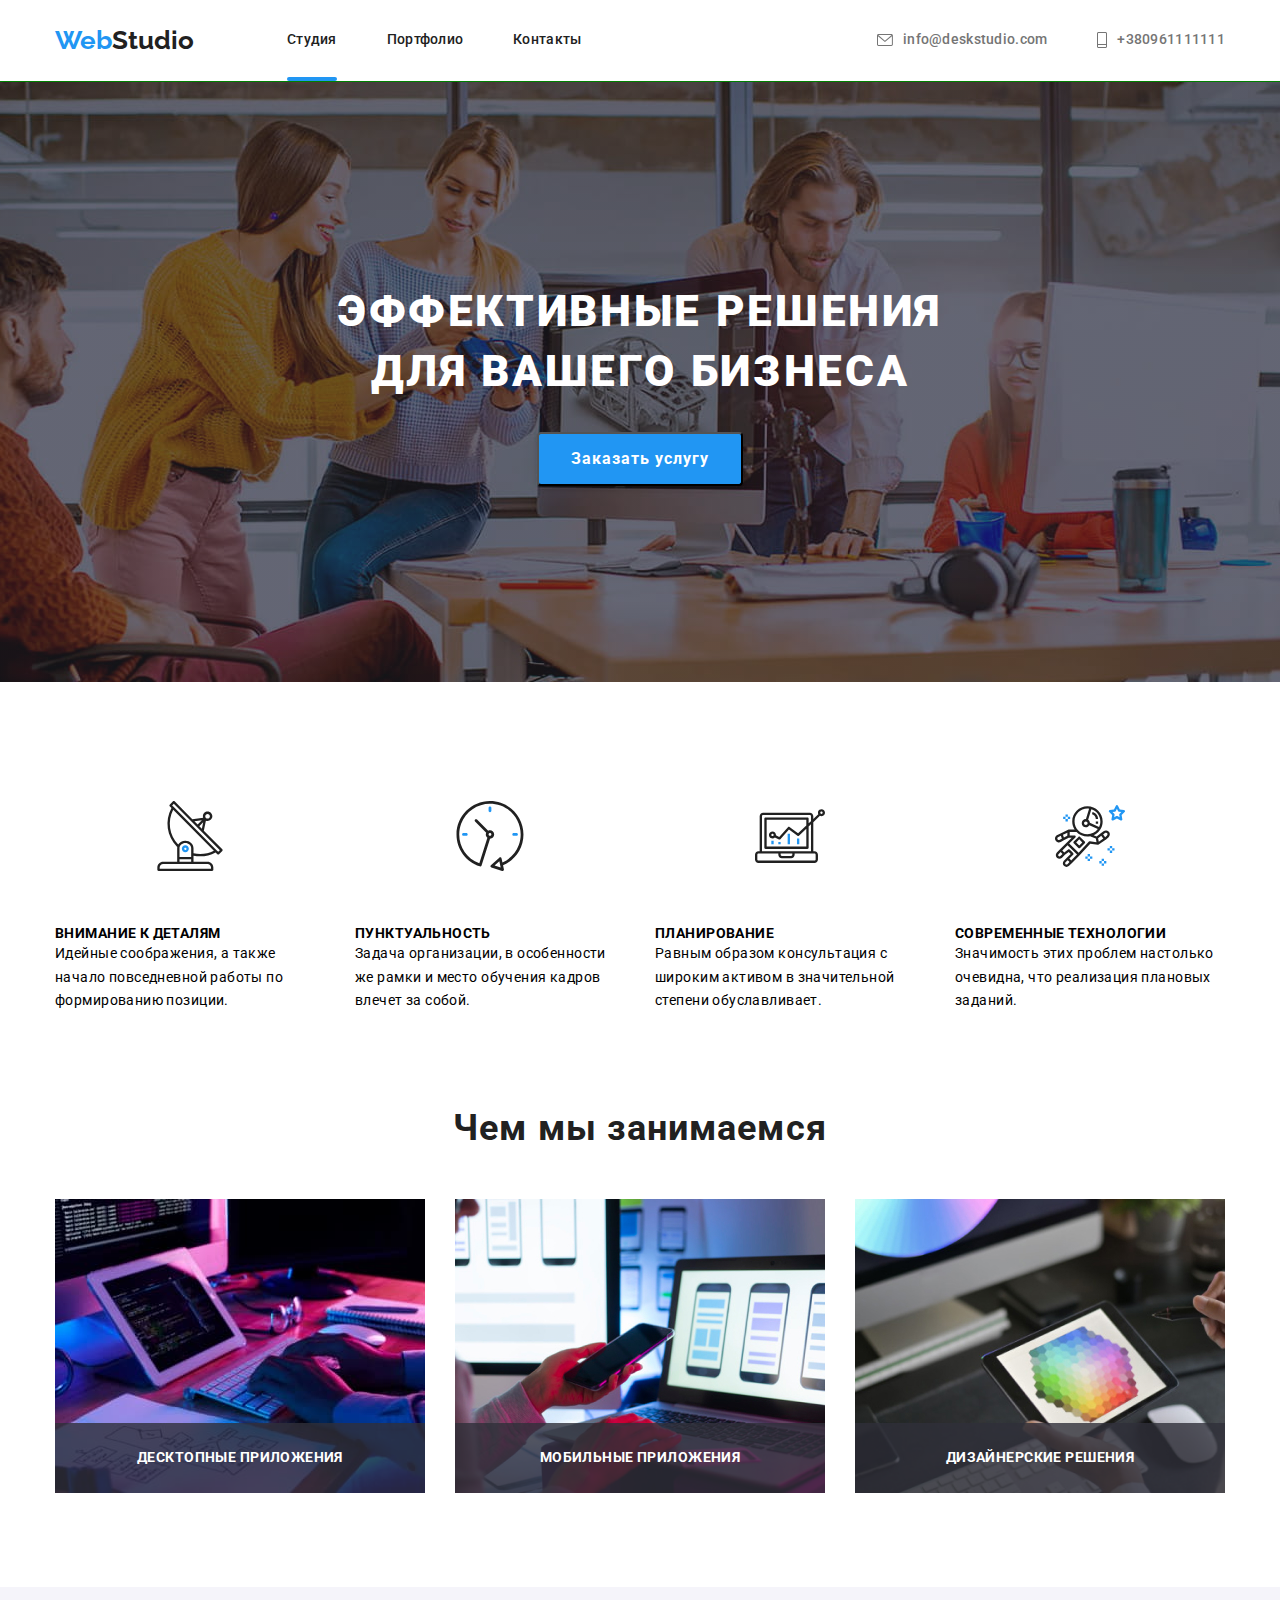
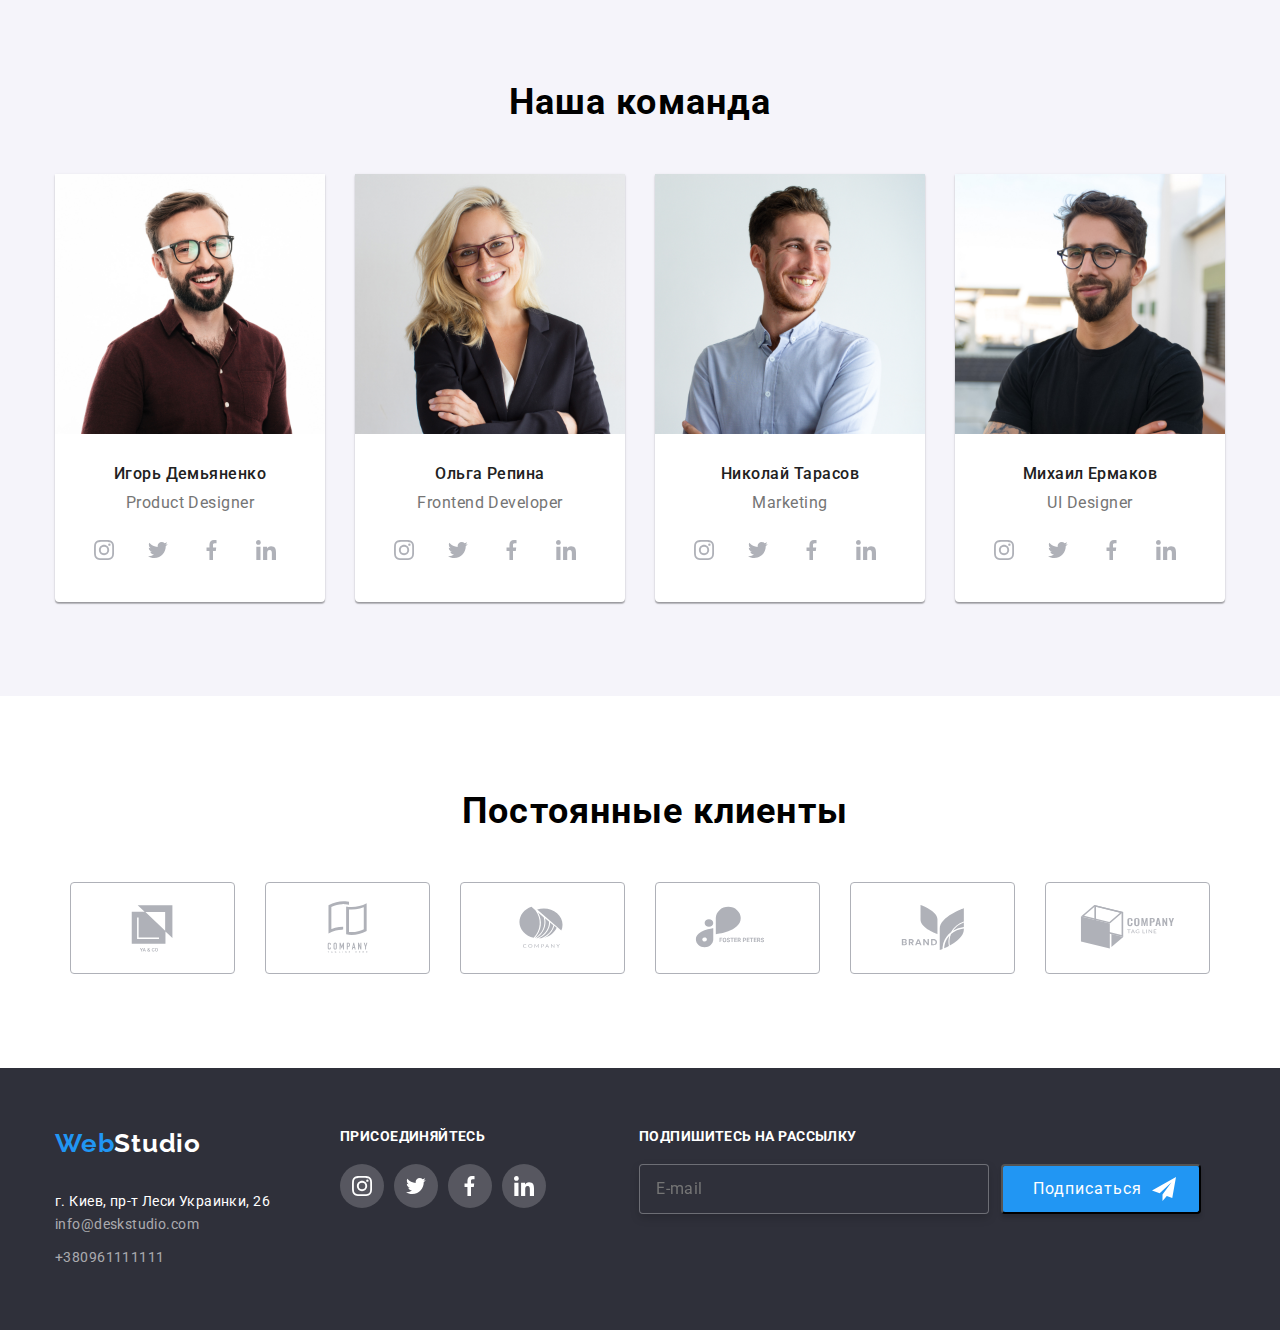
==== index.html @ c0cb057a "21/01" ====
<!DOCTYPE html>
<html lang="en">
<head>
    <meta charset="UTF-8">
    <meta http-equiv="X-UA-Compatible" content="IE=edge">
    <meta name="viewport" content="width=device-width, initial-scale=1.0">
    <title>Document</title>
    <link rel="preconnect" href="https://fonts.googleapis.com">
    <link rel="preconnect" href="https://fonts.gstatic.com" crossorigin>
    <link href="https://fonts.googleapis.com/css2?family=Raleway:wght@400;700&family=Roboto:wght@400;500;700;900&display=swap"
    rel="stylesheet">
    <link rel="stylesheet" href="https://cdnjs.cloudflare.com/ajax/libs/modern-normalize/1.1.0/modern-normalize.min.css">
    <link rel="stylesheet" href="css/main.min.css">
</head>
<body>
    <header class="header"> 
        <div class="page-header container">
        <nav class="page-header__nav-bar">
            <a class="page-header__logo" href="./index.html"><span class="page-header__web">Web</span>Studio</a>
            <ul class="navigation">
                <li class="navigation__menu"><a href="./index.html" class="navigation__link navigation__link--accent">Студия</a></li>
                <li class="navigation__menu"><a href="./portfolio.html" class="navigation__link">Портфолио</a></li>
                <li class="navigation__menu"><a href="./contact.html" class="navigation__link">Контакты</a></li>
            </ul>       
        </nav>
            <ul class="contact-header">
                <li class="contact-header__item"><a class="contact-header__mail" href="mailto:info@deskstudio.com">
                <svg class="contact-header__icon" width="16px" height="12px"><use href="./imagescvg/sprite.svg#mail"></use></svg>info@deskstudio.com</a></li>
                <li class="contact-header__item"><a class="contact-header__tel" href="tel:+380961111111">
                <svg class="contact-header__icon" width="10px" height="16px"><use href="./imagescvg/sprite.svg#smartphone"></use></svg>+380961111111</a></li>
            </ul>
        </div>
    </header>
    <main>
    <!--main-slogan-->
     <section class="slogan">
        <div class="slogan-site container"> 
        <h1 class="slogan-site__text">эффективные решения для вашего бизнеса</h1>
        <button class="slogan-site__button" data-modal-open>Заказать услугу</button>
        </div>
     </section>  

    <!--main-about-->
     <section class="benefits">
        <div class="container">
        <h2 class="benefits-topic visually-hidden">Преимущества</h2>
         <ul class="benefits-topic__list">
            <li class="benefits-topic__item">
                <h3 class="advantage">внимание к деталям</h3>
                <p class="advantage__text">Идейные соображения, а также начало повседневной работы по формированию позиции.</p>
            </li>
            <li class="benefits-topic__item">
                <h3 class="advantage">пунктуальность</h3>
                <p class="advantage__text">Задача организации, в особенности же рамки и место обучения кадров влечет за собой.</p>
            </li>
            <li class="benefits-topic__item">
                <h3 class="advantage">планирование</h3>
                <p class="advantage__text">Равным образом консультация с широким активом в значительной степени обуславливает.</p>
            </li>
            <li class="benefits-topic__item">
                <h3 class="advantage">современные технологии</h3>
                <p class="advantage__text">Значимость этих проблем настолько очевидна, что реализация плановых заданий.</p>
            </li>
        </ul>
        </div>
     </section>

    <!--Profail-->
     <section class="services">
        <div class="profail container">
        <h2 class="profail-title block-titles">Чем мы занимаемся</h2>
        <ul class="profail-title__list">
            <li class="profail-title__item">
                <div class="service">
                <img src="./images/photo1.jpg" alt="клавиатура" width="370">
                <div class="service-product"><h3 class="service-product__name">ДЕСКТОПНЫЕ ПРИЛОЖЕНИЯ</h3></div>
                </div>
            </li>
            <li class="profail-title__item">
                <div class="service">
                <img src="./images/photo2.jpg" alt="смартфон" width="370">
                <div class="service-product"> <h3 class="service-product__name">МОБИЛЬНЫЕ ПРИЛОЖЕНИЯ</h3></div>
                </div>
            </li>
            <li class="profail-title__item">
                <div class="service">
                 <img src="./images/photo3.jpg" alt="планшет" width="370">
                <div class="service-product"><h3 class="service-product__name">ДИЗАЙНЕРСКИЕ РЕШЕНИЯ</h3></div>
                </div> 
            </li>
        </ul>
        </div>
     </section> 

   <!--Team--> 
     <section class="command">
       <div class="container">
       <h2 class="team block-titles">Наша команда</h2>
       <ul class="team__list">
        <li class="team__member">
            <img src="./images/photoigor.jpg" alt="Igor" width="270">
            <div class="member-card">
            <h3 class="member-card__name">Игорь Демьяненко</h3>
            <p class="member-card__position">Product Designer</p>
            <ul class="member-card__social-icons">
                <li class="member-card__social-icon">
                    <a href="" class="social-net">
                        <svg width="20px" height="20px">
                            <use href="./imagescvg/sprite.svg#instagram"></use>
                        </svg>
                    </a>
                </li>
                <li class="member-card__social-icon">
                    <a href="" class="social-net">
                        <svg width="20px" height="20px">
                            <use href="./imagescvg/sprite.svg#twiter"></use>
                        </svg>
                    </a>
                </li>
                <li class="member-card__social-icon">
                    <a href="" class="social-net">
                        <svg width="20px" height="20px">
                            <use href="./imagescvg/sprite.svg#facebook"></use>
                        </svg>
                    </a>
                </li>
                <li class="member-card__social-icon">
                    <a href="" class="social-net">
                        <svg width="20px" height="20px">
                            <use href="./imagescvg/sprite.svg#linkedin"></use>
                        </svg>
                    </a>
                </li>
            </ul>
            </div>
        </li>
        <li class="team__member">
            <img src="./images/photoolga.jpg" alt="Olga" width="270">
            <div class="member-card">
            <h3 class="member-card__name">Ольга Репина</h3>
            <p class="member-card__position">Frontend Developer</p>
            <ul class="member-card__social-icons">
                <li class="member-card__social-icon">
                    <a href="" class="social-net">
                        <svg width="20px" height="20px">
                            <use href="./imagescvg/sprite.svg#instagram"></use>
                        </svg>
                    </a>
                </li>
                <li class="member-card__social-icon">
                    <a href="" class="social-net">
                        <svg width="20px" height="20px">
                            <use href="./imagescvg/sprite.svg#twiter"></use>
                        </svg>
                    </a>
                </li>
                <li class="member-card__social-icon">
                    <a href="" class="social-net">
                        <svg width="20px" height="20px">
                            <use href="./imagescvg/sprite.svg#facebook"></use>
                        </svg>
                    </a>
                </li>
                <li class="member-card__social-icon">
                    <a href="" class="social-net">
                        <svg width="20px" height="20px">
                            <use href="./imagescvg/sprite.svg#linkedin"></use>
                        </svg>
                    </a>
                </li>
            </ul>
            </div>
        </li>
        <li class="team__member">
            <img src="./images/photonikolay.jpg" alt="Nikolay" width="270">
            <div class="member-card">
            <h3 class="member-card__name">Николай Тарасов</h3>
            <p class="member-card__position">Marketing</p>
            <ul class="member-card__social-icons">
                <li class="member-card__social-icon">
                    <a href="" class="social-net">
                        <svg width="20px" height="20px">
                            <use href="./imagescvg/sprite.svg#instagram"></use>
                        </svg>
                    </a>
                </li>
                <li class="member-card__social-icon">
                    <a href="" class="social-net">
                        <svg width="20px" height="20px">
                            <use href="./imagescvg/sprite.svg#twiter"></use>
                        </svg>
                    </a>
                </li>
                <li class="member-card__social-icon">
                    <a href="" class="social-net">
                        <svg width="20px" height="20px">
                            <use href="./imagescvg/sprite.svg#facebook"></use>
                        </svg>
                    </a>
                </li>
                <li class="member-card__social-icon">
                    <a href="" class="social-net">
                        <svg width="20px" height="20px">
                            <use href="./imagescvg/sprite.svg#linkedin"></use>
                        </svg>
                    </a>
                </li>
            </ul>
            </div>
        </li>
        <li class="team__member">
            <img src="./images/photomihail.jpg" alt="Mihail" width="270">
            <div class="member-card">
            <h3 class="member-card__name">Михаил Ермаков</h3>
            <p class="member-card__position">UI Designer</p>
            <ul class="member-card__social-icons">
            <li class="member-card__social-icon">
                <a href="" class="social-net">
                    <svg width="20px" height="20px">
                        <use href="./imagescvg/sprite.svg#instagram"></use>
                    </svg>
                </a>
            </li>
            <li class="member-card__social-icon">
                <a href="" class="social-net">
                    <svg width="20px" height="20px">
                        <use href="./imagescvg/sprite.svg#twiter"></use>
                    </svg>
                </a>
            </li>
            <li class="member-card__social-icon">
                <a href="" class="social-net">
                    <svg width="20px" height="20px">
                        <use href="./imagescvg/sprite.svg#facebook"></use>
                    </svg>
                </a>
            </li>
            <li class="member-card__social-icon">
                <a href="" class="social-net">
                    <svg width="20px" height="20px">
                        <use href="./imagescvg/sprite.svg#linkedin"></use>
                    </svg>
                </a>
            </li>
            </ul>
            </div>
        </li>
        </ul>
        </div>
     </section>

    <!--Our-clients-->
     <section class="clients">
        <div class="client-list container">
             <h2 class="client-list__title block-titles">Постоянные клиенты</h2> 
            <ul class="client-list__icons">
                <li class="client-list__icon">
                    <a href="" class="client-logo">
                        <svg width="106px" height="60px">
                            <use href="./imagescvg/sprite.svg#Logo1"></use>
                        </svg>
                    </a>
                </li>
                <li class="client-list__icon">
                    <a href="" class="client-logo">
                        <svg width="106px" height="60px">
                            <use href="./imagescvg/sprite.svg#Logo2"></use>
                        </svg>
                    </a>
                </li>
                <li class="client-list__icon">
                    <a href="" class="client-logo">
                        <svg width="106px" height="60px">
                            <use href="./imagescvg/sprite.svg#Logo3"></use>
                        </svg>
                    </a>
                </li>
                <li class="client-list__icon">
                    <a href="" class="client-logo">
                        <svg width="106px" height="60px">
                            <use href="./imagescvg/sprite.svg#Logo4"></use>
                        </svg>
                    </a>
                </li>
                <li class="client-list__icon">
                    <a href="" class="client-logo">
                        <svg width="106px" height="60px">
                            <use href="./imagescvg/sprite.svg#Logo5"></use>
                        </svg>
                    </a>
                </li>
                <li class="client-list__icon">
                    <a href="" class="client-logo">
                        <svg width="106px" height="60px">
                            <use href="./imagescvg/sprite.svg#Logo6"></use>
                        </svg>
                    </a>
                </li>
            </ul> 
            
        </div>
     </section>
    </main>

    <footer class="page-footer">
     <div class="container footer-container"> 
         <div class="footer-contact">
            <a class="page-footer__logo" href="./index.html"><span class="page-footer__web">Web</span>Studio</a>
            <address class="page-footer__address">г. Киев, пр-т Леси Украинки, 26</address>
                <ul class="page-footer__contact">
                    <li class="page-footer__item"><a class="page-footer__link" href="mailto:info@deskstudio.com">info@deskstudio.com</a> </li>
                    <li class="page-footer__item"><a class="page-footer__link" href="tel:+380961111111">+380961111111</a></li>
                </ul>
         </div>
          <div class="footer-socnet">
            <h3 class="propose">ПРИСОЕДИНЯЙТЕСЬ</h3>
            <ul class="footer-socnet__icons">
                <li class="footer-socnet__icon">
                    <a href="" class="social-net-footer">
                        <svg width="20px" height="20px">
                            <use href="./imagescvg/sprite.svg#instagram"></use>
                        </svg>
                    </a>
                </li>
                <li class="footer-socnet__icon">
                    <a href="" class="social-net-footer">
                        <svg width="20px" height="20px">
                            <use href="./imagescvg/sprite.svg#twiter"></use>
                        </svg>
                    </a>
                </li>
                <li class="footer-socnet__icon">
                    <a href="" class="social-net-footer">
                        <svg width="20px" height="20px">
                            <use href="./imagescvg/sprite.svg#facebook"></use>
                        </svg>
                    </a>
                </li>
                <li class="footer-socnet__icon">
                    <a href="" class="social-net-footer">
                        <svg width="20px" height="20px">
                            <use href="./imagescvg/sprite.svg#linkedin"></use>
                        </svg>
                    </a>
                </li>
            </ul>
          </div>
            <div class="footer-mailing">
                <h3 class="propose">ПОДПИШИТЕСЬ НА РАССЫЛКУ</h3>
                <div class="footer-mailing__form">
                    <label for="mail"></label>
                    <input type="email" name="mail" id="mail" placeholder="E-mail" />
                    <button class="footer-mailing__subscribe" >Подписаться<svg class="footer-mailing__svg" width="24px" height="24px">
                        <use href="./imagescvg2/sprite2.svg#icon-icon-send"></use>
                    </svg></button>
                </div>
            </div>
    
    </div>
    </footer>
    <!--MODAL-->
<div class="backdrop is-hidden" data-modal>
     <div class="modal">
         <form>
            <button class="modal-close">
                <svg class="modal-close__button">
                    <use href='./imagescvg2/sprite2.svg#icon-close-1'></use></svg>
            </button>
            <h3 class="modal__title">Оставьте свои данные, мы вам перезвоним</h3>
            
                <label class="form-field" for="name">Имя<input class="form-field__input" type="text" name="name" id="name" />
                    <svg class="form-field__icon"><use href='./imagescvg2/sprite2.svg#icon-person-black-18dp-1'></use></svg>
                </label>
                      
                <label class="form-field" for="tel">Телефон<input class="form-field__input" type="tel" name="tel" id="tel" />
                    <svg class="form-field__icon"><use href='./imagescvg2/sprite2.svg#icon-phone-black-18dp-1'></use></svg>
                
                </label>
                      
                <label class="form-field" for="mail-to">Почта<input class="form-field__input" type="email" name="mail" id="mail-to" />
                    <svg class="form-field__icon"><use href='./imagescvg2/sprite2.svg#icon-email-black-18dp-1'></use></svg>
                
                </label>
                           
                <label class="form-field" for="comment">Комментарий
                <textarea class="modal-form__massage" name="comment" id="comment" rows="8" placeholder="Введите текст"></textarea>
                </label>
                       
                <label class="modal-checkbox">
                    <input class="modal-checkbox__input" type="checkbox" name="policy">
                    <span class="modal-checkbox__icon"></span>
                    Соглашаюсь с рассылкой и принимаю
                    <a class="modal-checkbox__contract" href="">Условия договора</a>
                </label>

            <button class="modal-submit" type="submit">Отправить</button>

       
         </form>

        <script>
             (() => {
                 document
                 .querySelector('.js-speaker-form')
                 .addEventListener('submit', e => {
                     e.preventDefolt();

                     new FormData(e.currentTarget).forEach((value, name) =>
                     console.log('${value}'),
                     );

                     e.currentTarget.reset();
                 });
             })();
             </script>
     </div>
   
</div>

<script src="./js/modal.js"></script>
    
</body>
</html>
---- css/main.min.css ----
.client-list__icon:not(last-child),.team__member:not(:last-child),.profail-title__item:not(:last-child),.benefits-topic__item:not(:last-child){margin-right:30px}body{font-family:Roboto,sant-serif;--card-set-gup: 30px}ul{list-style:none;margin:0;padding:0}h1,h2,h3,h4,h5,h6,p{margin:0}html{-webkit-box-sizing:border-box;box-sizing:border-box}*,*::before,*::after{-webkit-box-sizing:inherit;box-sizing:inherit}.visually-hidden{position:absolute;clip:rect(0 0 0 0);width:1px;height:1px;margin:-1px}img{display:block;max-width:100%}.block-titles{margin-bottom:50px;color:var(--color);text-align:center;font-size:36px;line-height:1.17;letter-spacing:.03em}.container{width:1200px;padding:0 15px;margin:0 auto}.header{padding:25px 0;border-bottom:1px solid green}.page-header{display:-webkit-box;display:-ms-flexbox;display:flex;-webkit-box-align:center;-ms-flex-align:center;align-items:center}.page-header{width:1200px;padding:0 15px;margin:0 auto}.page-header__nav-bar{margin-right:auto;display:-webkit-box;display:-ms-flexbox;display:flex;-webkit-box-align:center;-ms-flex-align:center;align-items:center}.page-header__logo{margin-right:93px;-ms-flex-item-align:center;align-self:center;text-decoration:none;font-family:Raleway;font-style:normal;font-weight:bold;font-size:26px;line-height:1.19;color:#212121;-webkit-transition:color 250ms cubic-bezier(0.4, 0, 0.2, 1);transition:color 250ms cubic-bezier(0.4, 0, 0.2, 1)}.page-header__logo:hover{color:#2196f3}.page-header__web{color:#2196f3}.navigation{display:-webkit-box;display:-ms-flexbox;display:flex;color:#212121;font-size:14px;font-weight:500;line-height:1.14;letter-spacing:.02em}.navigation__menu:not(:last-child){margin-right:50px}.navigation__link{display:block;color:#212121;text-decoration:none;-webkit-transition:color 250ms cubic-bezier(0.4, 0, 0.2, 1);transition:color 250ms cubic-bezier(0.4, 0, 0.2, 1)}.navigation__link:hover{color:#2196f3}.navigation__link--accent{position:relative;margin-left:0;margin-top:0;padding-bottom:0}.navigation__link--accent:visited{color:#2196f3}.navigation__link--accent::after{content:"";position:absolute;display:block;top:100%;margin-top:29px;width:100%;height:4px;background:#2196f3;border-radius:2px}.contact-header{display:-webkit-box;display:-ms-flexbox;display:flex}.contact-header__item{fill:#757575;color:#757575}.contact-header__item:not(:last-child){margin-right:50px}.contact-header__mail,.contact-header__tel{text-decoration:none}.contact-header__icon{margin-right:10px}.contact-header__mail,.contact-header__tel{color:#757575;font-size:14px;font-weight:500;line-height:1.14;letter-spacing:.02em;display:-webkit-box;display:-ms-flexbox;display:flex;-webkit-box-align:center;-ms-flex-align:center;align-items:center;fill:#757575;-webkit-transition:color 250ms cubic-bezier(0.4, 0, 0.2, 1),fill 250ms cubic-bezier(0.4, 0, 0.2, 1);transition:color 250ms cubic-bezier(0.4, 0, 0.2, 1),fill 250ms cubic-bezier(0.4, 0, 0.2, 1)}.contact-header__mail:hover,.contact-header__mail:focus,.contact-header__tel:hover,.contact-header__tel:focus{color:#2196f3;fill:#2196f3}.slogan{height:600px;max-width:1600px;margin-left:auto;margin-right:auto;background-image:-webkit-gradient(linear, left top, right top, from(rgba(47, 48, 58, 0.4)), to(rgba(47, 48, 58, 0.4))),url(../images/Img_hero_v_2.jpg);background-image:linear-gradient(to right, rgba(47, 48, 58, 0.4), rgba(47, 48, 58, 0.4)),url(../images/Img_hero_v_2.jpg);background-repeat:no-repeat;background-position:center;padding:200px 0;background-color:#2f303a}.slogan-site__text{color:#fff;width:696px;margin:0 auto;margin-bottom:30px;font-family:Roboto;font-style:normal;font-size:44px;font-weight:900;line-height:1.36;letter-spacing:.06em;text-align:center;text-transform:uppercase}.slogan-site__button{display:inline-block;margin-left:auto;margin-right:auto;cursor:pointer}button.slogan-site__button{padding:10px 32px;color:#fff;background-color:#2196f3;-webkit-box-shadow:0px 4px 4px rgba(0,0,0,.15);box-shadow:0px 4px 4px rgba(0,0,0,.15);border-radius:4px;font-family:Roboto;font-style:normal;font-size:16px;font-weight:bold;line-height:1.87;letter-spacing:.06em;display:-webkit-box;display:-ms-flexbox;display:flex;-webkit-box-align:center;-ms-flex-align:center;align-items:center;text-align:center}.benefits{padding-top:94px}.benefits-topic__list{display:-webkit-box;display:-ms-flexbox;display:flex}.benefits-topic__item{width:270px}.benefits-topic__item::before{content:"";display:block;width:270px;height:120px;background-color:var(--button-secondary);border-radius:4px;background-repeat:no-repeat;background-position:center}.benefits-topic__item:nth-child(1)::before{background-image:url(../imagescvg/antenna1.svg)}.benefits-topic__item:nth-child(2)::before{background-image:url(../imagescvg/clock1.svg)}.benefits-topic__item:nth-child(3)::before{background-image:url(../imagescvg/diagram1.svg)}.benefits-topic__item:nth-child(4)::before{background-image:url(../imagescvg/astronaut1.svg)}.advantage{color:var(--color);padding-top:30px;font-size:14px;line-height:1.14;letter-spacing:.03em;text-transform:uppercase}.advantage__text{color:var(--color-text);font-size:14px;line-height:1.7;letter-spacing:.03em}.services{padding-top:94px;padding-bottom:94px}.profail-title{margin-bottom:50px;color:#212121;text-align:center;font-size:36px;line-height:1.17;letter-spacing:.03em}.profail-title__list{display:-webkit-box;display:-ms-flexbox;display:flex}.service{position:relative}.service-product{position:absolute;bottom:0;display:-webkit-box;display:-ms-flexbox;display:flex;width:370px;height:70px;background:rgba(47,48,58,.8)}.service-product__name{color:#fff;font-size:14px;line-height:1.14;margin:auto;letter-spacing:.03em;text-transform:uppercase}.command{max-width:1600px;margin-left:auto;margin-right:auto;padding-top:94px;padding-bottom:94px;background-color:#f5f4fa;-webkit-box-pack:center;-ms-flex-pack:center;justify-content:center}.team__list{display:-webkit-box;display:-ms-flexbox;display:flex}.team__member{-webkit-box-shadow:0px 1px 3px rgba(0,0,0,.12),0px 1px 1px rgba(0,0,0,.14),0px 2px 1px rgba(0,0,0,.2);box-shadow:0px 1px 3px rgba(0,0,0,.12),0px 1px 1px rgba(0,0,0,.14),0px 2px 1px rgba(0,0,0,.2);border-radius:0px 0px 4px 4px;background-color:#fff}.member-card{padding:30px 0}.member-card__name{margin-bottom:10px;color:#212121;font-weight:500;font-size:16px;line-height:1.19;text-align:center;letter-spacing:.03em}.member-card__position{color:#757575;font-weight:normal;font-size:16px;line-height:1.19;text-align:center;letter-spacing:.03em}.member-card__social-icons{display:-webkit-box;display:-ms-flexbox;display:flex;-webkit-box-pack:center;-ms-flex-pack:center;justify-content:center;margin-top:16px}.member-card__social-icon{display:-webkit-box;display:-ms-flexbox;display:flex;-webkit-box-pack:center;-ms-flex-pack:center;justify-content:center;-webkit-box-align:center;-ms-flex-align:center;align-items:center;width:44px;height:44px;border-radius:50%;background-color:#fff}.member-card__social-icon:not(last-child){margin-right:10px}.member-card__social-icon:hover{background-color:#2196f3}.social-net{display:-webkit-box;display:-ms-flexbox;display:flex;-webkit-box-pack:center;-ms-flex-pack:center;justify-content:center;-webkit-box-align:center;-ms-flex-align:center;align-items:center;width:44px;height:44px;border-radius:50%;background-color:#fff;fill:#afb1b8;-webkit-transition:background-color 250ms cubic-bezier(0.4, 0, 0.2, 1),fill 250ms cubic-bezier(0.4, 0, 0.2, 1);transition:background-color 250ms cubic-bezier(0.4, 0, 0.2, 1),fill 250ms cubic-bezier(0.4, 0, 0.2, 1)}.social-net:hover,.social-net:focus{fill:#fff;background-color:#2196f3}.clients{width:1170px;height:372px;margin-left:auto;margin-right:auto;padding-top:94px;padding-bottom:94px}.client-list__icons{display:-webkit-box;display:-ms-flexbox;display:flex}.client-list__icon{width:170px;height:92px}.client-logo{width:100%;height:100%;border:1px solid #afb1b8;border-radius:4px;display:-webkit-box;display:-ms-flexbox;display:flex;-webkit-box-pack:center;-ms-flex-pack:center;justify-content:center;-webkit-box-align:center;-ms-flex-align:center;align-items:center;fill:#afb1b8;-webkit-transition:border 250ms cubic-bezier(0.4, 0, 0.2, 1),fill 250ms cubic-bezier(0.4, 0, 0.2, 1);transition:border 250ms cubic-bezier(0.4, 0, 0.2, 1),fill 250ms cubic-bezier(0.4, 0, 0.2, 1)}.client-logo:hover,.client-logo:focus{fill:#2196f3;border-color:#2196f3}.all-btn{padding-top:94px;padding-bottom:94px}.btn-portfolio{display:-webkit-box;display:-ms-flexbox;display:flex;margin-bottom:50px;-webkit-box-pack:center;-ms-flex-pack:center;justify-content:center}.btn-portfolio__list{height:38px}.btn-portfolio__list:not(:last-child){margin-right:8px}.button-primery{color:#fff;background-color:#2196f3;font-family:Roboto;font-style:normal;font-weight:500;font-size:16px;line-height:1.625;text-align:center;letter-spacing:.03em;-webkit-box-shadow:0px 3px 1px rgba(0,0,0,.1),0px 1px 2px rgba(0,0,0,.08),0px 2px 2px rgba(0,0,0,.12);box-shadow:0px 3px 1px rgba(0,0,0,.1),0px 1px 2px rgba(0,0,0,.08),0px 2px 2px rgba(0,0,0,.12);border-radius:4px}.button-secondary{color:#212121;background-color:#f5f4fa;font-weight:500;font-size:16px;line-height:1.625;text-align:center;letter-spacing:.03em;border-radius:4px;-webkit-transition:background-color 250ms cubic-bezier(0.4, 0, 0.2, 1),color 250ms cubic-bezier(0.4, 0, 0.2, 1),-webkit-box-shadow 250ms cubic-bezier(0.4, 0, 0.2, 1);transition:background-color 250ms cubic-bezier(0.4, 0, 0.2, 1),color 250ms cubic-bezier(0.4, 0, 0.2, 1),-webkit-box-shadow 250ms cubic-bezier(0.4, 0, 0.2, 1);transition:background-color 250ms cubic-bezier(0.4, 0, 0.2, 1),color 250ms cubic-bezier(0.4, 0, 0.2, 1),box-shadow 250ms cubic-bezier(0.4, 0, 0.2, 1);transition:background-color 250ms cubic-bezier(0.4, 0, 0.2, 1),color 250ms cubic-bezier(0.4, 0, 0.2, 1),box-shadow 250ms cubic-bezier(0.4, 0, 0.2, 1),-webkit-box-shadow 250ms cubic-bezier(0.4, 0, 0.2, 1)}.button-secondary:hover,.button-secondary:focus{color:#fff;background-color:#2196f3;-webkit-box-shadow:0px 3px 1px rgba(0,0,0,.1),0px 1px 2px rgba(0,0,0,.08),0px 2px 2px rgba(0,0,0,.12);box-shadow:0px 3px 1px rgba(0,0,0,.1),0px 1px 2px rgba(0,0,0,.08),0px 2px 2px rgba(0,0,0,.12)}.button-primery,.button-secondary{padding-left:22px;padding-right:22px}.button,.button-primery,.button-secondary{cursor:pointer;border-color:transparent}.projects{padding:0;margin:0;display:-webkit-box;display:-ms-flexbox;display:flex;-ms-flex-wrap:wrap;flex-wrap:wrap;margin-left:calc(-1 * var(--card-set-gup));margin-top:calc(-1 * var(--card-set-gup))}.projects>.projects__list{-ms-flex-preferred-size:calc(100% / 3 -var(--card-set-gup));flex-basis:calc(100% / 3 -var(--card-set-gup));margin-left:var(--card-set-gup);margin-top:var(--card-set-gup)}.projects__list *{background:#fff}.projects-icon{display:block;text-decoration:none;-webkit-transition:-webkit-box-shadow 250ms cubic-bezier(0.4, 0, 0.2, 1);transition:-webkit-box-shadow 250ms cubic-bezier(0.4, 0, 0.2, 1);transition:box-shadow 250ms cubic-bezier(0.4, 0, 0.2, 1);transition:box-shadow 250ms cubic-bezier(0.4, 0, 0.2, 1), -webkit-box-shadow 250ms cubic-bezier(0.4, 0, 0.2, 1)}.projects-icon:hover,.projects-icon:focus{-webkit-box-shadow:0px 1px 1px rgba(0,0,0,.12),0px 4px 4px rgba(0,0,0,.06),1px 4px 6px rgba(0,0,0,.16);box-shadow:0px 1px 1px rgba(0,0,0,.12),0px 4px 4px rgba(0,0,0,.06),1px 4px 6px rgba(0,0,0,.16);display:block}.projects-icon__box{padding:20px 24px;border:1px solid #eee;-webkit-box-sizing:border-box;box-sizing:border-box}.projects-icon__title{border:none;font-weight:bold;font-size:18px;line-height:2;color:#212121}.projects-icon__sorting{margin-top:4px;color:#757575;border:none;font-weight:normal;font-size:16px;line-height:1.875;letter-spacing:.03em}.projects-icon__images{position:relative;overflow:hidden}.projects-icon__images:hover .projects-icon__submenu,.projects-icon__images:focus .projects-icon__submenu{-webkit-transform:translateY(0);transform:translateY(0);opacity:1}.projects-icon__submenu{position:absolute;top:0;left:0;height:100%;width:100%;padding:63px 24px 63px 24px;margin:0;font-size:18px;line-height:1.55;letter-spacing:.03em;color:#fff;background-color:rgba(33,150,243,.9);-webkit-transform:translateY(100%);transform:translateY(100%);-webkit-transition:-webkit-transform 250ms cubic-bezier(0.4, 0, 0.2, 1);transition:-webkit-transform 250ms cubic-bezier(0.4, 0, 0.2, 1);transition:transform 250ms cubic-bezier(0.4, 0, 0.2, 1);transition:transform 250ms cubic-bezier(0.4, 0, 0.2, 1), -webkit-transform 250ms cubic-bezier(0.4, 0, 0.2, 1)}.page-footer{margin-left:auto;margin-right:auto;padding-top:60px;padding-bottom:60px;background-color:#2f303a;-webkit-box-pack:start;-ms-flex-pack:start;justify-content:start}.footer-container{display:-webkit-box;display:-ms-flexbox;display:flex;-webkit-box-align:space-align;-ms-flex-align:space-align;align-items:space-align}.page-footer__logo{display:block;margin-bottom:30px;color:#fff;text-decoration:none;font-family:Raleway;font-style:normal;font-weight:bold;font-size:26px;line-height:1.19;letter-spacing:.03em}.page-footer__web{color:#2196f3}.page-footer__address{color:#fff;font-family:Roboto;font-style:normal;font-weight:normal;font-size:14px;line-height:1.74;letter-spacing:.03em}.page-footer__contact{list-style:none}.page-footer__item:not(:last-child){margin-bottom:9px}.page-footer__link{color:rgba(255,255,255,.6);text-decoration:none;font-size:14px;line-height:1.71;letter-spacing:.03em}.footer-socnet{margin-left:70px}.propose{font-size:14px;line-height:16px;letter-spacing:.03em;text-transform:uppercase;color:#fff;font-weight:bold;font-size:14px;line-height:16px;letter-spacing:.03em;text-transform:uppercase;color:#fff}.footer-socnet__icons{display:-webkit-box;display:-ms-flexbox;display:flex;width:100%;height:90px}.footer-socnet__icon:nth-child(1){margin-left:0}.footer-socnet__icon{display:-webkit-box;display:-ms-flexbox;display:flex;-webkit-box-pack:center;-ms-flex-pack:center;justify-content:center;-webkit-box-align:center;-ms-flex-align:center;align-items:center;width:44px;height:44px;border-radius:50%;margin-top:20px;margin-left:10px;background:rgba(255,255,255,.1)}.social-net-footer{display:-webkit-box;display:-ms-flexbox;display:flex;-webkit-box-pack:center;-ms-flex-pack:center;justify-content:center;-webkit-box-align:center;-ms-flex-align:center;align-items:center;width:44px;height:44px;border-radius:50%;background:rgba(255,255,255,.1);fill:#fff;-webkit-transition:background-color 250ms cubic-bezier(0.4, 0, 0.2, 1);transition:background-color 250ms cubic-bezier(0.4, 0, 0.2, 1)}.social-net-footer:hover,.social-net-footer:focus{fill:#fff;background-color:#2196f3}.footer-mailing{margin-left:93px}.footer-mailing__form{display:-webkit-box;display:-ms-flexbox;display:flex;margin-top:20px}.footer-mailing__form input{margin-right:12px;padding-left:16px;width:350px;height:50px;font-size:16px;line-height:1.25;letter-spacing:.03em;background:#2f303a;border:1px solid rgba(255,255,255,.3);-webkit-box-sizing:border-box;box-sizing:border-box;-webkit-filter:drop-shadow(0px 4px 4px rgba(0, 0, 0, 0.15));filter:drop-shadow(0px 4px 4px rgba(0, 0, 0, 0.15));border-radius:4px}.footer-mailing__subscribe{position:relative;width:200px;height:50px;padding-left:30px;font-size:16px;line-height:1.875;text-align:start;letter-spacing:.06em;color:#fff;background:#2196f3;-webkit-box-shadow:0px 4px 4px rgba(0,0,0,.15);box-shadow:0px 4px 4px rgba(0,0,0,.15);border-radius:4px}.footer-mailing__svg{position:absolute;top:50%;margin-left:10px;-webkit-transform:translateY(-50%);transform:translateY(-50%);width:24px;height:24px}.backdrop{position:fixed;top:0;left:0;width:100%;height:100%;background-color:rgba(0,0,0,.2);-webkit-transition:opacity 250ms cubic-bezier(0.4, 0, 0.2, 1),visibility 250ms cubic-bezier(0.4, 0, 0.2, 1);transition:opacity 250ms cubic-bezier(0.4, 0, 0.2, 1),visibility 250ms cubic-bezier(0.4, 0, 0.2, 1)}.backdrop.is-hidden{opacity:0;pointer-events:none;visibility:hidden}.modal{position:absolute;top:50%;left:50%;-webkit-transform:translate(-50%, -50%);transform:translate(-50%, -50%);width:528px;height:581px;padding:0 40px;padding-top:40px;padding-bottom:50px;background-color:#fff;-webkit-box-shadow:0px 1px 3px rgba(0,0,0,.12),0px 1px 1px rgba(0,0,0,.14),0px 2px 1px rgba(0,0,0,.2);box-shadow:0px 1px 3px rgba(0,0,0,.12),0px 1px 1px rgba(0,0,0,.14),0px 2px 1px rgba(0,0,0,.2);border-radius:4px}.modal-close{position:absolute;top:8px;right:8px;padding:0;margin:0;-webkit-box-pack:center;-ms-flex-pack:center;justify-content:center;width:32px;height:32px;border-radius:50%;background:#fff;border:1px solid rgba(0,0,0,.1);cursor:pointer;-webkit-transition:.3s linear #212121;transition:.3s linear #212121;display:-webkit-box;display:-ms-flexbox;display:flex;-webkit-transition:250ms cubic-bezier(0.4, 0, 0.2, 1);transition:250ms cubic-bezier(0.4, 0, 0.2, 1)}.modal-close:focus,.modal-close:hover{color:#2196f3}.modal-close__button{width:30px;height:30px;fill:currentColor}.modal__title{margin-bottom:12px;font-size:20px;line-height:23px;text-align:center;letter-spacing:.03em;color:#212121}.form-field{position:relative;display:-webkit-box;display:-ms-flexbox;display:flex;-webkit-box-orient:vertical;-webkit-box-direction:normal;-ms-flex-direction:column;flex-direction:column;font-size:12px;line-height:1.16;letter-spacing:.01em;color:#757575;margin-bottom:10px}.form-field__input{margin-top:4px;text-indent:42px}.form-field label{margin-bottom:4px;font-size:12px;line-height:1.16;letter-spacing:.01em;color:#757575}.form-field input{height:40px;border:1px solid rgba(33,33,33,.2);-webkit-box-sizing:border-box;box-sizing:border-box;border-radius:4px;-webkit-transition:250ms cubic-bezier(0.4, 0, 0.2, 1);transition:250ms cubic-bezier(0.4, 0, 0.2, 1)}.form-field__icon{position:absolute;top:50%;left:15px;width:18px;height:18px;display:block;-webkit-box-pack:center;-ms-flex-pack:center;justify-content:center;-webkit-box-align:center;-ms-flex-align:center;align-items:center;fill:#212121;-webkit-transition:fill 250ms cubic-bezier(0.4, 0, 0.2, 1);transition:fill 250ms cubic-bezier(0.4, 0, 0.2, 1)}.form-field textarea{display:-webkit-box;display:-ms-flexbox;display:flex;padding:12px,16px;font-size:12px;line-height:1.16;letter-spacing:.01em;color:rgba(117,117,117,.5);border:1px solid rgba(33,33,33,.2);-webkit-box-sizing:border-box;box-sizing:border-box;border-radius:4px}.modal-form__massage{resize:none;color:rgba(117,117,117,.5);font-family:inherit;padding:12px 16px}.modal-checkbox{position:relative;display:-webkit-box;display:-ms-flexbox;display:flex;-webkit-box-align:center;-ms-flex-align:center;align-items:center;font-size:14px;line-height:1.714;letter-spacing:.03em;color:#757575}.modal-checkbox__input{-webkit-appearance:none;-moz-appearance:none;appearance:none;position:absolute;width:1px;height:1px;margin:-1px;border:0px;padding:0px;clip:rect(0 0 0 0);overflow:hidden}.modal-checkbox__icon{display:inline-block;margin-right:8px;margin-left:14px;width:16px;height:15px;border:2px solid #212121;border-radius:4px;-webkit-transition:250ms cubic-bezier(0.4, 0, 0.2, 1);transition:250ms cubic-bezier(0.4, 0, 0.2, 1)}.modal-checkbox__contract{display:block;margin-left:4px;font-size:14px;line-height:1.714;letter-spacing:.03em;color:#2196f3}.modal-checkbox__input:checked+.modal-checkbox__icon{border-color:transparent;background-image:url(../imagescvg2/icon-check.svg);background-size:contain;background-origin:border-box}.modal-checkbox__input:focus+.modal-checkbox__icon{border-color:#2196f3}.form-field__input:focus{outline:1px solid #2196f3}.form-field__input:focus~.form-field__icon{fill:#2196f3}.modal-submit{display:block;margin-top:30px;margin-left:auto;margin-right:auto;width:200px;height:50px;font-size:16px;line-height:1.875;text-align:center;letter-spacing:.06em;color:#fff;cursor:pointer;background:#2196f3;-webkit-box-shadow:0px 4px 4px rgba(0,0,0,.15);box-shadow:0px 4px 4px rgba(0,0,0,.15);border-radius:4px;border:none}/*# sourceMappingURL=main.min.css.map */
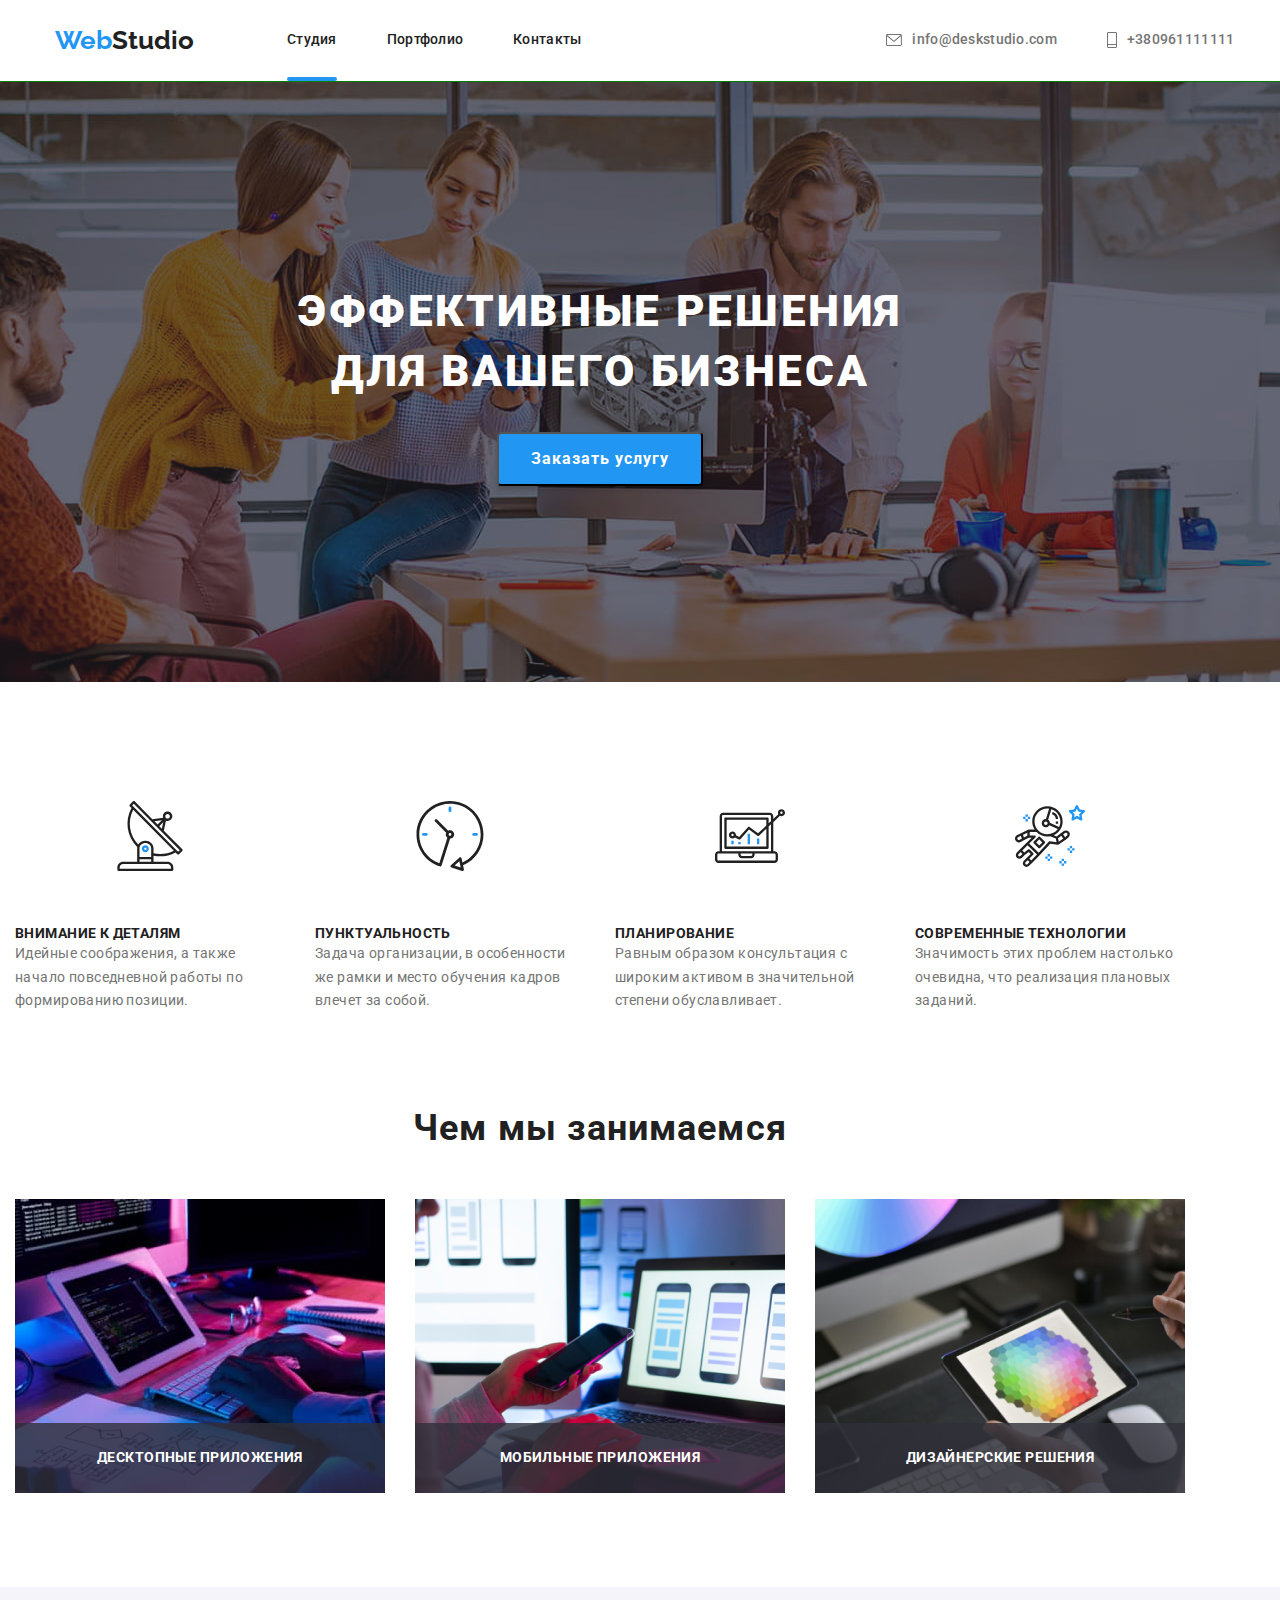
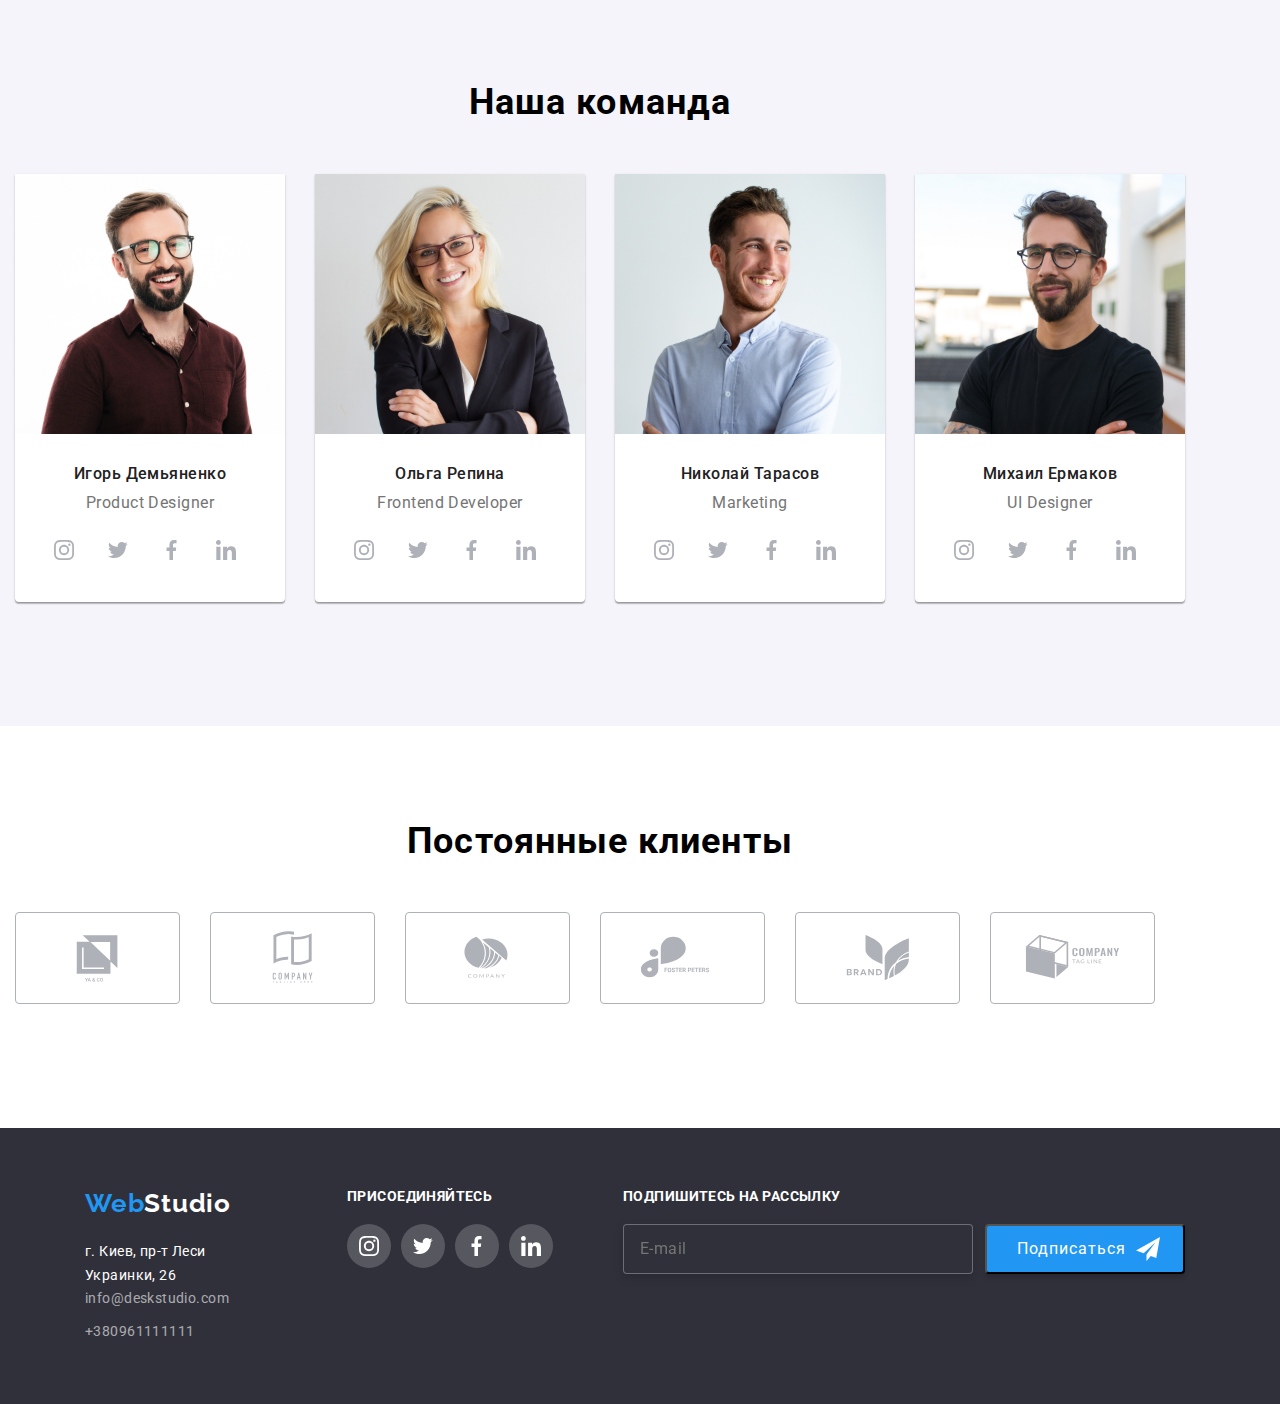
==== commit ae42eac8: "24/01" ====
--- a/index.html
+++ b/index.html
@@ -17,18 +17,27 @@
         <div class="page-header container">
         <nav class="page-header__nav-bar">
             <a class="page-header__logo" href="./index.html"><span class="page-header__web">Web</span>Studio</a>
+            <button type="button" class="header-button is-open" data-menu-button>
+                <svg width="40" height="40" aria-label="Переключатель мобильного меню">
+                    <use class="icon-cross" href="./imagescvg2/sprite3.svg#icon-close_40px"></use>
+                    <use class="icon-menu" href="./imagescvg2/sprite3.svg#icon-menu_40px"></use>
+                </svg>
+            </button>
+        </nav>
+            <div class="header-menu">
             <ul class="navigation">
                 <li class="navigation__menu"><a href="./index.html" class="navigation__link navigation__link--accent">Студия</a></li>
                 <li class="navigation__menu"><a href="./portfolio.html" class="navigation__link">Портфолио</a></li>
                 <li class="navigation__menu"><a href="./contact.html" class="navigation__link">Контакты</a></li>
             </ul>       
-        </nav>
+        
             <ul class="contact-header">
                 <li class="contact-header__item"><a class="contact-header__mail" href="mailto:info@deskstudio.com">
                 <svg class="contact-header__icon" width="16px" height="12px"><use href="./imagescvg/sprite.svg#mail"></use></svg>info@deskstudio.com</a></li>
                 <li class="contact-header__item"><a class="contact-header__tel" href="tel:+380961111111">
                 <svg class="contact-header__icon" width="10px" height="16px"><use href="./imagescvg/sprite.svg#smartphone"></use></svg>+380961111111</a></li>
             </ul>
+            </div>
         </div>
     </header>
     <main>
@@ -304,6 +313,7 @@
 
     <footer class="page-footer">
      <div class="container footer-container"> 
+         <div class="footer-tablet">
          <div class="footer-contact">
             <a class="page-footer__logo" href="./index.html"><span class="page-footer__web">Web</span>Studio</a>
             <address class="page-footer__address">г. Киев, пр-т Леси Украинки, 26</address>
@@ -345,6 +355,7 @@
                 </li>
             </ul>
           </div>
+        </div>
             <div class="footer-mailing">
                 <h3 class="propose">ПОДПИШИТЕСЬ НА РАССЫЛКУ</h3>
                 <div class="footer-mailing__form">
@@ -418,6 +429,7 @@
 </div>
 
 <script src="./js/modal.js"></script>
+<script src="./js/menu.js"></script>
     
 </body>
 </html>--- a/css/main.min.css
+++ b/css/main.min.css
@@ -1 +1 @@
-.client-list__icon:not(last-child),.team__member:not(:last-child),.profail-title__item:not(:last-child),.benefits-topic__item:not(:last-child){margin-right:30px}body{font-family:Roboto,sant-serif;--card-set-gup: 30px}ul{list-style:none;margin:0;padding:0}h1,h2,h3,h4,h5,h6,p{margin:0}html{-webkit-box-sizing:border-box;box-sizing:border-box}*,*::before,*::after{-webkit-box-sizing:inherit;box-sizing:inherit}.visually-hidden{position:absolute;clip:rect(0 0 0 0);width:1px;height:1px;margin:-1px}img{display:block;max-width:100%}.block-titles{margin-bottom:50px;color:var(--color);text-align:center;font-size:36px;line-height:1.17;letter-spacing:.03em}.container{width:1200px;padding:0 15px;margin:0 auto}.header{padding:25px 0;border-bottom:1px solid green}.page-header{display:-webkit-box;display:-ms-flexbox;display:flex;-webkit-box-align:center;-ms-flex-align:center;align-items:center}.page-header{width:1200px;padding:0 15px;margin:0 auto}.page-header__nav-bar{margin-right:auto;display:-webkit-box;display:-ms-flexbox;display:flex;-webkit-box-align:center;-ms-flex-align:center;align-items:center}.page-header__logo{margin-right:93px;-ms-flex-item-align:center;align-self:center;text-decoration:none;font-family:Raleway;font-style:normal;font-weight:bold;font-size:26px;line-height:1.19;color:#212121;-webkit-transition:color 250ms cubic-bezier(0.4, 0, 0.2, 1);transition:color 250ms cubic-bezier(0.4, 0, 0.2, 1)}.page-header__logo:hover{color:#2196f3}.page-header__web{color:#2196f3}.navigation{display:-webkit-box;display:-ms-flexbox;display:flex;color:#212121;font-size:14px;font-weight:500;line-height:1.14;letter-spacing:.02em}.navigation__menu:not(:last-child){margin-right:50px}.navigation__link{display:block;color:#212121;text-decoration:none;-webkit-transition:color 250ms cubic-bezier(0.4, 0, 0.2, 1);transition:color 250ms cubic-bezier(0.4, 0, 0.2, 1)}.navigation__link:hover{color:#2196f3}.navigation__link--accent{position:relative;margin-left:0;margin-top:0;padding-bottom:0}.navigation__link--accent:visited{color:#2196f3}.navigation__link--accent::after{content:"";position:absolute;display:block;top:100%;margin-top:29px;width:100%;height:4px;background:#2196f3;border-radius:2px}.contact-header{display:-webkit-box;display:-ms-flexbox;display:flex}.contact-header__item{fill:#757575;color:#757575}.contact-header__item:not(:last-child){margin-right:50px}.contact-header__mail,.contact-header__tel{text-decoration:none}.contact-header__icon{margin-right:10px}.contact-header__mail,.contact-header__tel{color:#757575;font-size:14px;font-weight:500;line-height:1.14;letter-spacing:.02em;display:-webkit-box;display:-ms-flexbox;display:flex;-webkit-box-align:center;-ms-flex-align:center;align-items:center;fill:#757575;-webkit-transition:color 250ms cubic-bezier(0.4, 0, 0.2, 1),fill 250ms cubic-bezier(0.4, 0, 0.2, 1);transition:color 250ms cubic-bezier(0.4, 0, 0.2, 1),fill 250ms cubic-bezier(0.4, 0, 0.2, 1)}.contact-header__mail:hover,.contact-header__mail:focus,.contact-header__tel:hover,.contact-header__tel:focus{color:#2196f3;fill:#2196f3}.slogan{height:600px;max-width:1600px;margin-left:auto;margin-right:auto;background-image:-webkit-gradient(linear, left top, right top, from(rgba(47, 48, 58, 0.4)), to(rgba(47, 48, 58, 0.4))),url(../images/Img_hero_v_2.jpg);background-image:linear-gradient(to right, rgba(47, 48, 58, 0.4), rgba(47, 48, 58, 0.4)),url(../images/Img_hero_v_2.jpg);background-repeat:no-repeat;background-position:center;padding:200px 0;background-color:#2f303a}.slogan-site__text{color:#fff;width:696px;margin:0 auto;margin-bottom:30px;font-family:Roboto;font-style:normal;font-size:44px;font-weight:900;line-height:1.36;letter-spacing:.06em;text-align:center;text-transform:uppercase}.slogan-site__button{display:inline-block;margin-left:auto;margin-right:auto;cursor:pointer}button.slogan-site__button{padding:10px 32px;color:#fff;background-color:#2196f3;-webkit-box-shadow:0px 4px 4px rgba(0,0,0,.15);box-shadow:0px 4px 4px rgba(0,0,0,.15);border-radius:4px;font-family:Roboto;font-style:normal;font-size:16px;font-weight:bold;line-height:1.87;letter-spacing:.06em;display:-webkit-box;display:-ms-flexbox;display:flex;-webkit-box-align:center;-ms-flex-align:center;align-items:center;text-align:center}.benefits{padding-top:94px}.benefits-topic__list{display:-webkit-box;display:-ms-flexbox;display:flex}.benefits-topic__item{width:270px}.benefits-topic__item::before{content:"";display:block;width:270px;height:120px;background-color:var(--button-secondary);border-radius:4px;background-repeat:no-repeat;background-position:center}.benefits-topic__item:nth-child(1)::before{background-image:url(../imagescvg/antenna1.svg)}.benefits-topic__item:nth-child(2)::before{background-image:url(../imagescvg/clock1.svg)}.benefits-topic__item:nth-child(3)::before{background-image:url(../imagescvg/diagram1.svg)}.benefits-topic__item:nth-child(4)::before{background-image:url(../imagescvg/astronaut1.svg)}.advantage{color:var(--color);padding-top:30px;font-size:14px;line-height:1.14;letter-spacing:.03em;text-transform:uppercase}.advantage__text{color:var(--color-text);font-size:14px;line-height:1.7;letter-spacing:.03em}.services{padding-top:94px;padding-bottom:94px}.profail-title{margin-bottom:50px;color:#212121;text-align:center;font-size:36px;line-height:1.17;letter-spacing:.03em}.profail-title__list{display:-webkit-box;display:-ms-flexbox;display:flex}.service{position:relative}.service-product{position:absolute;bottom:0;display:-webkit-box;display:-ms-flexbox;display:flex;width:370px;height:70px;background:rgba(47,48,58,.8)}.service-product__name{color:#fff;font-size:14px;line-height:1.14;margin:auto;letter-spacing:.03em;text-transform:uppercase}.command{max-width:1600px;margin-left:auto;margin-right:auto;padding-top:94px;padding-bottom:94px;background-color:#f5f4fa;-webkit-box-pack:center;-ms-flex-pack:center;justify-content:center}.team__list{display:-webkit-box;display:-ms-flexbox;display:flex}.team__member{-webkit-box-shadow:0px 1px 3px rgba(0,0,0,.12),0px 1px 1px rgba(0,0,0,.14),0px 2px 1px rgba(0,0,0,.2);box-shadow:0px 1px 3px rgba(0,0,0,.12),0px 1px 1px rgba(0,0,0,.14),0px 2px 1px rgba(0,0,0,.2);border-radius:0px 0px 4px 4px;background-color:#fff}.member-card{padding:30px 0}.member-card__name{margin-bottom:10px;color:#212121;font-weight:500;font-size:16px;line-height:1.19;text-align:center;letter-spacing:.03em}.member-card__position{color:#757575;font-weight:normal;font-size:16px;line-height:1.19;text-align:center;letter-spacing:.03em}.member-card__social-icons{display:-webkit-box;display:-ms-flexbox;display:flex;-webkit-box-pack:center;-ms-flex-pack:center;justify-content:center;margin-top:16px}.member-card__social-icon{display:-webkit-box;display:-ms-flexbox;display:flex;-webkit-box-pack:center;-ms-flex-pack:center;justify-content:center;-webkit-box-align:center;-ms-flex-align:center;align-items:center;width:44px;height:44px;border-radius:50%;background-color:#fff}.member-card__social-icon:not(last-child){margin-right:10px}.member-card__social-icon:hover{background-color:#2196f3}.social-net{display:-webkit-box;display:-ms-flexbox;display:flex;-webkit-box-pack:center;-ms-flex-pack:center;justify-content:center;-webkit-box-align:center;-ms-flex-align:center;align-items:center;width:44px;height:44px;border-radius:50%;background-color:#fff;fill:#afb1b8;-webkit-transition:background-color 250ms cubic-bezier(0.4, 0, 0.2, 1),fill 250ms cubic-bezier(0.4, 0, 0.2, 1);transition:background-color 250ms cubic-bezier(0.4, 0, 0.2, 1),fill 250ms cubic-bezier(0.4, 0, 0.2, 1)}.social-net:hover,.social-net:focus{fill:#fff;background-color:#2196f3}.clients{width:1170px;height:372px;margin-left:auto;margin-right:auto;padding-top:94px;padding-bottom:94px}.client-list__icons{display:-webkit-box;display:-ms-flexbox;display:flex}.client-list__icon{width:170px;height:92px}.client-logo{width:100%;height:100%;border:1px solid #afb1b8;border-radius:4px;display:-webkit-box;display:-ms-flexbox;display:flex;-webkit-box-pack:center;-ms-flex-pack:center;justify-content:center;-webkit-box-align:center;-ms-flex-align:center;align-items:center;fill:#afb1b8;-webkit-transition:border 250ms cubic-bezier(0.4, 0, 0.2, 1),fill 250ms cubic-bezier(0.4, 0, 0.2, 1);transition:border 250ms cubic-bezier(0.4, 0, 0.2, 1),fill 250ms cubic-bezier(0.4, 0, 0.2, 1)}.client-logo:hover,.client-logo:focus{fill:#2196f3;border-color:#2196f3}.all-btn{padding-top:94px;padding-bottom:94px}.btn-portfolio{display:-webkit-box;display:-ms-flexbox;display:flex;margin-bottom:50px;-webkit-box-pack:center;-ms-flex-pack:center;justify-content:center}.btn-portfolio__list{height:38px}.btn-portfolio__list:not(:last-child){margin-right:8px}.button-primery{color:#fff;background-color:#2196f3;font-family:Roboto;font-style:normal;font-weight:500;font-size:16px;line-height:1.625;text-align:center;letter-spacing:.03em;-webkit-box-shadow:0px 3px 1px rgba(0,0,0,.1),0px 1px 2px rgba(0,0,0,.08),0px 2px 2px rgba(0,0,0,.12);box-shadow:0px 3px 1px rgba(0,0,0,.1),0px 1px 2px rgba(0,0,0,.08),0px 2px 2px rgba(0,0,0,.12);border-radius:4px}.button-secondary{color:#212121;background-color:#f5f4fa;font-weight:500;font-size:16px;line-height:1.625;text-align:center;letter-spacing:.03em;border-radius:4px;-webkit-transition:background-color 250ms cubic-bezier(0.4, 0, 0.2, 1),color 250ms cubic-bezier(0.4, 0, 0.2, 1),-webkit-box-shadow 250ms cubic-bezier(0.4, 0, 0.2, 1);transition:background-color 250ms cubic-bezier(0.4, 0, 0.2, 1),color 250ms cubic-bezier(0.4, 0, 0.2, 1),-webkit-box-shadow 250ms cubic-bezier(0.4, 0, 0.2, 1);transition:background-color 250ms cubic-bezier(0.4, 0, 0.2, 1),color 250ms cubic-bezier(0.4, 0, 0.2, 1),box-shadow 250ms cubic-bezier(0.4, 0, 0.2, 1);transition:background-color 250ms cubic-bezier(0.4, 0, 0.2, 1),color 250ms cubic-bezier(0.4, 0, 0.2, 1),box-shadow 250ms cubic-bezier(0.4, 0, 0.2, 1),-webkit-box-shadow 250ms cubic-bezier(0.4, 0, 0.2, 1)}.button-secondary:hover,.button-secondary:focus{color:#fff;background-color:#2196f3;-webkit-box-shadow:0px 3px 1px rgba(0,0,0,.1),0px 1px 2px rgba(0,0,0,.08),0px 2px 2px rgba(0,0,0,.12);box-shadow:0px 3px 1px rgba(0,0,0,.1),0px 1px 2px rgba(0,0,0,.08),0px 2px 2px rgba(0,0,0,.12)}.button-primery,.button-secondary{padding-left:22px;padding-right:22px}.button,.button-primery,.button-secondary{cursor:pointer;border-color:transparent}.projects{padding:0;margin:0;display:-webkit-box;display:-ms-flexbox;display:flex;-ms-flex-wrap:wrap;flex-wrap:wrap;margin-left:calc(-1 * var(--card-set-gup));margin-top:calc(-1 * var(--card-set-gup))}.projects>.projects__list{-ms-flex-preferred-size:calc(100% / 3 -var(--card-set-gup));flex-basis:calc(100% / 3 -var(--card-set-gup));margin-left:var(--card-set-gup);margin-top:var(--card-set-gup)}.projects__list *{background:#fff}.projects-icon{display:block;text-decoration:none;-webkit-transition:-webkit-box-shadow 250ms cubic-bezier(0.4, 0, 0.2, 1);transition:-webkit-box-shadow 250ms cubic-bezier(0.4, 0, 0.2, 1);transition:box-shadow 250ms cubic-bezier(0.4, 0, 0.2, 1);transition:box-shadow 250ms cubic-bezier(0.4, 0, 0.2, 1), -webkit-box-shadow 250ms cubic-bezier(0.4, 0, 0.2, 1)}.projects-icon:hover,.projects-icon:focus{-webkit-box-shadow:0px 1px 1px rgba(0,0,0,.12),0px 4px 4px rgba(0,0,0,.06),1px 4px 6px rgba(0,0,0,.16);box-shadow:0px 1px 1px rgba(0,0,0,.12),0px 4px 4px rgba(0,0,0,.06),1px 4px 6px rgba(0,0,0,.16);display:block}.projects-icon__box{padding:20px 24px;border:1px solid #eee;-webkit-box-sizing:border-box;box-sizing:border-box}.projects-icon__title{border:none;font-weight:bold;font-size:18px;line-height:2;color:#212121}.projects-icon__sorting{margin-top:4px;color:#757575;border:none;font-weight:normal;font-size:16px;line-height:1.875;letter-spacing:.03em}.projects-icon__images{position:relative;overflow:hidden}.projects-icon__images:hover .projects-icon__submenu,.projects-icon__images:focus .projects-icon__submenu{-webkit-transform:translateY(0);transform:translateY(0);opacity:1}.projects-icon__submenu{position:absolute;top:0;left:0;height:100%;width:100%;padding:63px 24px 63px 24px;margin:0;font-size:18px;line-height:1.55;letter-spacing:.03em;color:#fff;background-color:rgba(33,150,243,.9);-webkit-transform:translateY(100%);transform:translateY(100%);-webkit-transition:-webkit-transform 250ms cubic-bezier(0.4, 0, 0.2, 1);transition:-webkit-transform 250ms cubic-bezier(0.4, 0, 0.2, 1);transition:transform 250ms cubic-bezier(0.4, 0, 0.2, 1);transition:transform 250ms cubic-bezier(0.4, 0, 0.2, 1), -webkit-transform 250ms cubic-bezier(0.4, 0, 0.2, 1)}.page-footer{margin-left:auto;margin-right:auto;padding-top:60px;padding-bottom:60px;background-color:#2f303a;-webkit-box-pack:start;-ms-flex-pack:start;justify-content:start}.footer-container{display:-webkit-box;display:-ms-flexbox;display:flex;-webkit-box-align:space-align;-ms-flex-align:space-align;align-items:space-align}.page-footer__logo{display:block;margin-bottom:30px;color:#fff;text-decoration:none;font-family:Raleway;font-style:normal;font-weight:bold;font-size:26px;line-height:1.19;letter-spacing:.03em}.page-footer__web{color:#2196f3}.page-footer__address{color:#fff;font-family:Roboto;font-style:normal;font-weight:normal;font-size:14px;line-height:1.74;letter-spacing:.03em}.page-footer__contact{list-style:none}.page-footer__item:not(:last-child){margin-bottom:9px}.page-footer__link{color:rgba(255,255,255,.6);text-decoration:none;font-size:14px;line-height:1.71;letter-spacing:.03em}.footer-socnet{margin-left:70px}.propose{font-size:14px;line-height:16px;letter-spacing:.03em;text-transform:uppercase;color:#fff;font-weight:bold;font-size:14px;line-height:16px;letter-spacing:.03em;text-transform:uppercase;color:#fff}.footer-socnet__icons{display:-webkit-box;display:-ms-flexbox;display:flex;width:100%;height:90px}.footer-socnet__icon:nth-child(1){margin-left:0}.footer-socnet__icon{display:-webkit-box;display:-ms-flexbox;display:flex;-webkit-box-pack:center;-ms-flex-pack:center;justify-content:center;-webkit-box-align:center;-ms-flex-align:center;align-items:center;width:44px;height:44px;border-radius:50%;margin-top:20px;margin-left:10px;background:rgba(255,255,255,.1)}.social-net-footer{display:-webkit-box;display:-ms-flexbox;display:flex;-webkit-box-pack:center;-ms-flex-pack:center;justify-content:center;-webkit-box-align:center;-ms-flex-align:center;align-items:center;width:44px;height:44px;border-radius:50%;background:rgba(255,255,255,.1);fill:#fff;-webkit-transition:background-color 250ms cubic-bezier(0.4, 0, 0.2, 1);transition:background-color 250ms cubic-bezier(0.4, 0, 0.2, 1)}.social-net-footer:hover,.social-net-footer:focus{fill:#fff;background-color:#2196f3}.footer-mailing{margin-left:93px}.footer-mailing__form{display:-webkit-box;display:-ms-flexbox;display:flex;margin-top:20px}.footer-mailing__form input{margin-right:12px;padding-left:16px;width:350px;height:50px;font-size:16px;line-height:1.25;letter-spacing:.03em;background:#2f303a;border:1px solid rgba(255,255,255,.3);-webkit-box-sizing:border-box;box-sizing:border-box;-webkit-filter:drop-shadow(0px 4px 4px rgba(0, 0, 0, 0.15));filter:drop-shadow(0px 4px 4px rgba(0, 0, 0, 0.15));border-radius:4px}.footer-mailing__subscribe{position:relative;width:200px;height:50px;padding-left:30px;font-size:16px;line-height:1.875;text-align:start;letter-spacing:.06em;color:#fff;background:#2196f3;-webkit-box-shadow:0px 4px 4px rgba(0,0,0,.15);box-shadow:0px 4px 4px rgba(0,0,0,.15);border-radius:4px}.footer-mailing__svg{position:absolute;top:50%;margin-left:10px;-webkit-transform:translateY(-50%);transform:translateY(-50%);width:24px;height:24px}.backdrop{position:fixed;top:0;left:0;width:100%;height:100%;background-color:rgba(0,0,0,.2);-webkit-transition:opacity 250ms cubic-bezier(0.4, 0, 0.2, 1),visibility 250ms cubic-bezier(0.4, 0, 0.2, 1);transition:opacity 250ms cubic-bezier(0.4, 0, 0.2, 1),visibility 250ms cubic-bezier(0.4, 0, 0.2, 1)}.backdrop.is-hidden{opacity:0;pointer-events:none;visibility:hidden}.modal{position:absolute;top:50%;left:50%;-webkit-transform:translate(-50%, -50%);transform:translate(-50%, -50%);width:528px;height:581px;padding:0 40px;padding-top:40px;padding-bottom:50px;background-color:#fff;-webkit-box-shadow:0px 1px 3px rgba(0,0,0,.12),0px 1px 1px rgba(0,0,0,.14),0px 2px 1px rgba(0,0,0,.2);box-shadow:0px 1px 3px rgba(0,0,0,.12),0px 1px 1px rgba(0,0,0,.14),0px 2px 1px rgba(0,0,0,.2);border-radius:4px}.modal-close{position:absolute;top:8px;right:8px;padding:0;margin:0;-webkit-box-pack:center;-ms-flex-pack:center;justify-content:center;width:32px;height:32px;border-radius:50%;background:#fff;border:1px solid rgba(0,0,0,.1);cursor:pointer;-webkit-transition:.3s linear #212121;transition:.3s linear #212121;display:-webkit-box;display:-ms-flexbox;display:flex;-webkit-transition:250ms cubic-bezier(0.4, 0, 0.2, 1);transition:250ms cubic-bezier(0.4, 0, 0.2, 1)}.modal-close:focus,.modal-close:hover{color:#2196f3}.modal-close__button{width:30px;height:30px;fill:currentColor}.modal__title{margin-bottom:12px;font-size:20px;line-height:23px;text-align:center;letter-spacing:.03em;color:#212121}.form-field{position:relative;display:-webkit-box;display:-ms-flexbox;display:flex;-webkit-box-orient:vertical;-webkit-box-direction:normal;-ms-flex-direction:column;flex-direction:column;font-size:12px;line-height:1.16;letter-spacing:.01em;color:#757575;margin-bottom:10px}.form-field__input{margin-top:4px;text-indent:42px}.form-field label{margin-bottom:4px;font-size:12px;line-height:1.16;letter-spacing:.01em;color:#757575}.form-field input{height:40px;border:1px solid rgba(33,33,33,.2);-webkit-box-sizing:border-box;box-sizing:border-box;border-radius:4px;-webkit-transition:250ms cubic-bezier(0.4, 0, 0.2, 1);transition:250ms cubic-bezier(0.4, 0, 0.2, 1)}.form-field__icon{position:absolute;top:50%;left:15px;width:18px;height:18px;display:block;-webkit-box-pack:center;-ms-flex-pack:center;justify-content:center;-webkit-box-align:center;-ms-flex-align:center;align-items:center;fill:#212121;-webkit-transition:fill 250ms cubic-bezier(0.4, 0, 0.2, 1);transition:fill 250ms cubic-bezier(0.4, 0, 0.2, 1)}.form-field textarea{display:-webkit-box;display:-ms-flexbox;display:flex;padding:12px,16px;font-size:12px;line-height:1.16;letter-spacing:.01em;color:rgba(117,117,117,.5);border:1px solid rgba(33,33,33,.2);-webkit-box-sizing:border-box;box-sizing:border-box;border-radius:4px}.modal-form__massage{resize:none;color:rgba(117,117,117,.5);font-family:inherit;padding:12px 16px}.modal-checkbox{position:relative;display:-webkit-box;display:-ms-flexbox;display:flex;-webkit-box-align:center;-ms-flex-align:center;align-items:center;font-size:14px;line-height:1.714;letter-spacing:.03em;color:#757575}.modal-checkbox__input{-webkit-appearance:none;-moz-appearance:none;appearance:none;position:absolute;width:1px;height:1px;margin:-1px;border:0px;padding:0px;clip:rect(0 0 0 0);overflow:hidden}.modal-checkbox__icon{display:inline-block;margin-right:8px;margin-left:14px;width:16px;height:15px;border:2px solid #212121;border-radius:4px;-webkit-transition:250ms cubic-bezier(0.4, 0, 0.2, 1);transition:250ms cubic-bezier(0.4, 0, 0.2, 1)}.modal-checkbox__contract{display:block;margin-left:4px;font-size:14px;line-height:1.714;letter-spacing:.03em;color:#2196f3}.modal-checkbox__input:checked+.modal-checkbox__icon{border-color:transparent;background-image:url(../imagescvg2/icon-check.svg);background-size:contain;background-origin:border-box}.modal-checkbox__input:focus+.modal-checkbox__icon{border-color:#2196f3}.form-field__input:focus{outline:1px solid #2196f3}.form-field__input:focus~.form-field__icon{fill:#2196f3}.modal-submit{display:block;margin-top:30px;margin-left:auto;margin-right:auto;width:200px;height:50px;font-size:16px;line-height:1.875;text-align:center;letter-spacing:.06em;color:#fff;cursor:pointer;background:#2196f3;-webkit-box-shadow:0px 4px 4px rgba(0,0,0,.15);box-shadow:0px 4px 4px rgba(0,0,0,.15);border-radius:4px;border:none}/*# sourceMappingURL=main.min.css.map */+.client-list__icon:not(last-child),.team__member:not(:last-child),.profail-title__item:not(:last-child),.benefits-topic__item:not(:last-child){margin-right:30px}body{font-family:Roboto,sant-serif;--card-set-gup: 30px}ul{list-style:none;margin:0;padding:0}h1,h2,h3,h4,h5,h6,p{margin:0}html{-webkit-box-sizing:border-box;box-sizing:border-box}*,*::before,*::after{-webkit-box-sizing:inherit;box-sizing:inherit}.visually-hidden{position:absolute;clip:rect(0 0 0 0);width:1px;height:1px;margin:-1px}img{display:block;max-width:100%}.block-titles{margin-bottom:30px;color:var(--color);text-align:center;font-size:36px;line-height:1.17;letter-spacing:.03em}@media screen and (min-width: 1200px){.block-titles{margin-bottom:50px}}.container{padding:0 15px;margin:0}@media screen and (min-width: 480px){.container{width:480px}}@media screen and (min-width: 768px){.container{width:768px}}@media screen and (min-width: 1200px){.container{width:1200px}}.header{border-bottom:1px solid green}@media screen and (min-width: 480px){.header{padding:15px 0}}@media screen and (min-width: 768px){.header{padding:25px 0}}.page-header{display:-webkit-box;display:-ms-flexbox;display:flex;-webkit-box-align:center;-ms-flex-align:center;align-items:center}.page-header{max-width:1200px;padding:0 15px;margin:0 auto}.page-header__nav-bar{display:-webkit-box;display:-ms-flexbox;display:flex;-webkit-box-align:center;-ms-flex-align:center;align-items:center}.page-header__logo{-ms-flex-item-align:center;align-self:center;text-decoration:none;font-family:Raleway;font-style:normal;font-weight:bold;font-size:26px;line-height:1.19;color:#212121;-webkit-transition:color 250ms cubic-bezier(0.4, 0, 0.2, 1);transition:color 250ms cubic-bezier(0.4, 0, 0.2, 1)}.page-header__logo:hover{color:#2196f3}@media screen and (min-width: 480px){.page-header__logo{margin-right:284px}}@media screen and (min-width: 768px){.page-header__logo{margin-right:88px}}@media screen and (min-width: 1200px){.page-header__logo{margin-right:93px}}.page-header__web{color:#2196f3}.header-button{display:-webkit-inline-box;display:-ms-inline-flexbox;display:inline-flex;margin:0;padding:0;border:none;background-color:transparent;cursor:pointer}.header-button:hover,.header-button :focus{fill:#2196f3}@media screen and (min-width: 768px){.header-button{display:none}}.header-button .icon-cross{display:none}.header-button.is-open .icon-cross{display:block}.header-button.is-open .icon-menu{display:none}.header-menu{display:-webkit-box;display:-ms-flexbox;display:flex;-webkit-box-orient:horizontal;-webkit-box-direction:normal;-ms-flex-direction:row;flex-direction:row}.navigation{display:-webkit-box;display:-ms-flexbox;display:flex;color:#212121;font-size:14px;font-weight:500;line-height:1.14;letter-spacing:.02em}.navigation__menu:not(:last-child){margin-right:50px}@media screen and (min-width: 480px){.navigation{display:none}}@media screen and (min-width: 768px){.navigation{display:-webkit-box;display:-ms-flexbox;display:flex;-webkit-box-align:center;-ms-flex-align:center;align-items:center}.navigation__menu:last-child{margin-right:60px}}.navigation__link{display:block;color:#212121;text-decoration:none;-webkit-transition:color 250ms cubic-bezier(0.4, 0, 0.2, 1);transition:color 250ms cubic-bezier(0.4, 0, 0.2, 1)}.navigation__link:hover{color:#2196f3}.navigation__link--accent{position:relative;margin-left:0;margin-top:0;padding-bottom:0}.navigation__link--accent:visited{color:#2196f3}.navigation__link--accent::after{content:"";position:absolute;display:block;top:100%;margin-top:29px;width:100%;height:4px;background:#2196f3;border-radius:2px}@media screen and (min-width: 768px){.navigation__link--accent::after{margin-top:34px}}@media screen and (min-width: 1200px){.navigation__link--accent::after{margin-top:29px}}.contact-header{display:-webkit-box;display:-ms-flexbox;display:flex}@media screen and (min-width: 480px){.contact-header{display:none}}@media screen and (min-width: 768px){.contact-header{-webkit-box-orient:vertical;-webkit-box-direction:normal;-ms-flex-direction:column;flex-direction:column;display:-webkit-box;display:-ms-flexbox;display:flex}}@media screen and (min-width: 1200px){.contact-header{-webkit-box-orient:horizontal;-webkit-box-direction:normal;-ms-flex-direction:row;flex-direction:row;margin-left:245px}}.contact-header__item{fill:#757575;color:#757575}.contact-header__item:not(:last-child){margin-right:50px}@media screen and (min-width: 768px){.contact-header__item:not(:last-child){margin-bottom:10px}}@media screen and (min-width: 1200px){.contact-header__item:not(:last-child){margin-bottom:0}}.contact-header__mail,.contact-header__tel{text-decoration:none}.contact-header__icon{margin-right:10px}.contact-header__mail,.contact-header__tel{color:#757575;font-size:14px;font-weight:500;line-height:1.14;letter-spacing:.02em;display:-webkit-box;display:-ms-flexbox;display:flex;-webkit-box-align:center;-ms-flex-align:center;align-items:center;fill:#757575;-webkit-transition:color 250ms cubic-bezier(0.4, 0, 0.2, 1),fill 250ms cubic-bezier(0.4, 0, 0.2, 1);transition:color 250ms cubic-bezier(0.4, 0, 0.2, 1),fill 250ms cubic-bezier(0.4, 0, 0.2, 1)}.contact-header__mail:hover,.contact-header__mail:focus,.contact-header__tel:hover,.contact-header__tel:focus{color:#2196f3;fill:#2196f3}.slogan{height:600px;max-width:1600px;margin-left:auto;margin-right:auto;background-image:-webkit-gradient(linear, left top, right top, from(rgba(47, 48, 58, 0.4)), to(rgba(47, 48, 58, 0.4))),url(../images/Img_hero_v_2.jpg);background-image:linear-gradient(to right, rgba(47, 48, 58, 0.4), rgba(47, 48, 58, 0.4)),url(../images/Img_hero_v_2.jpg);background-repeat:no-repeat;background-position:center;padding:200px 0;background-color:#2f303a}.slogan-site__text{color:#fff;margin:0 auto;margin-bottom:30px;font-family:Roboto;font-style:normal;font-size:44px;font-weight:900;line-height:1.36;letter-spacing:.06em;text-align:center;text-transform:uppercase}@media screen and (min-width: 480px){.slogan-site__text{font-size:26px;font-weight:900;line-height:1.61;letter-spacing:.06em;width:360px}}@media screen and (min-width: 1200px){.slogan-site__text{font-size:44px;font-weight:900;line-height:1.36;letter-spacing:.06em;width:696px}}.slogan-site__button{display:inline-block;margin-left:auto;margin-right:auto;cursor:pointer}button.slogan-site__button{padding:10px 32px;color:#fff;background-color:#2196f3;-webkit-box-shadow:0px 4px 4px rgba(0,0,0,.15);box-shadow:0px 4px 4px rgba(0,0,0,.15);border-radius:4px;font-family:Roboto;font-style:normal;font-size:16px;font-weight:bold;line-height:1.87;letter-spacing:.06em;display:-webkit-box;display:-ms-flexbox;display:flex;-webkit-box-align:center;-ms-flex-align:center;align-items:center;text-align:center}.benefits{padding-top:94px}.benefits-topic__list{display:-webkit-box;display:-ms-flexbox;display:flex}@media screen and (min-width: 480px){.benefits-topic__list{width:480px;-webkit-box-orient:vertical;-webkit-box-direction:normal;-ms-flex-direction:column;flex-direction:column;-webkit-box-align:center;-ms-flex-align:center;align-items:center;margin-left:auto;margin-right:auto}}@media screen and (min-width: 768px){.benefits-topic__list{width:768px;-webkit-box-orient:horizontal;-webkit-box-direction:normal;-ms-flex-direction:row;flex-direction:row;-ms-flex-wrap:wrap;flex-wrap:wrap;-webkit-box-pack:space-evenly;-ms-flex-pack:space-evenly;justify-content:space-evenly;-ms-flex-preferred-size:calc(100% / 2);flex-basis:calc(100% / 2)}}@media screen and (min-width: 1200px){.benefits-topic__list{width:1200px;-webkit-box-orient:horizontal;-webkit-box-direction:normal;-ms-flex-direction:row;flex-direction:row;-ms-flex-wrap:nowrap;flex-wrap:nowrap}}.benefits-topic__item{-webkit-box-align:center;-ms-flex-align:center;align-items:center;margin:0,auto;width:270px}@media screen and (min-width: 480px){.benefits-topic__item:nth-child(4){margin-right:30px}}.benefits-topic__item::before{content:"";display:block;width:270px;height:120px;background-color:var(--button-secondary);border-radius:4px;background-repeat:no-repeat;background-position:center}.benefits-topic__item:nth-child(1)::before{background-image:url(../imagescvg/antenna1.svg)}.benefits-topic__item:nth-child(2)::before{background-image:url(../imagescvg/clock1.svg)}.benefits-topic__item:nth-child(3)::before{background-image:url(../imagescvg/diagram1.svg)}.benefits-topic__item:nth-child(4)::before{background-image:url(../imagescvg/astronaut1.svg)}.advantage{color:#212121;padding-top:30px;font-size:14px;line-height:1.14;letter-spacing:.03em;text-transform:uppercase}.advantage__text{color:#757575;font-size:14px;line-height:1.7;letter-spacing:.03em}.services{padding-top:94px;padding-bottom:94px}@media screen and (max-width: 767px){.services{display:none}}@media screen and (max-width: 1199px){.services{display:none}}.profail-title{margin-bottom:50px;color:#212121;text-align:center;font-size:36px;line-height:1.17;letter-spacing:.03em}.profail-title__list{display:-webkit-box;display:-ms-flexbox;display:flex}.service{position:relative}.service-product{position:absolute;bottom:0;display:-webkit-box;display:-ms-flexbox;display:flex;width:370px;height:70px;background:rgba(47,48,58,.8)}.service-product__name{color:#fff;font-size:14px;line-height:1.14;margin:auto;letter-spacing:.03em;text-transform:uppercase}.command{max-width:1600px;margin-left:auto;margin-right:auto;padding-top:94px;padding-bottom:94px;background-color:#f5f4fa;-webkit-box-pack:center;-ms-flex-pack:center;justify-content:center}.team__list{display:-webkit-box;display:-ms-flexbox;display:flex}@media screen and (min-width: 480px){.team__list{width:480px;-webkit-box-orient:vertical;-webkit-box-direction:normal;-ms-flex-direction:column;flex-direction:column;-webkit-box-align:center;-ms-flex-align:center;align-items:center;margin-left:auto;margin-right:auto}}@media screen and (min-width: 768px){.team__list{width:768px;-webkit-box-orient:horizontal;-webkit-box-direction:normal;-ms-flex-direction:row;flex-direction:row;-ms-flex-wrap:wrap;flex-wrap:wrap;-webkit-box-pack:space-evenly;-ms-flex-pack:space-evenly;justify-content:space-evenly;-ms-flex-preferred-size:calc(100% / 2);flex-basis:calc(100% / 2)}}@media screen and (min-width: 1200px){.team__list{width:1200px;-webkit-box-orient:horizontal;-webkit-box-direction:normal;-ms-flex-direction:row;flex-direction:row;-ms-flex-wrap:nowrap;flex-wrap:nowrap}}.team__member{margin-bottom:30px;-webkit-box-shadow:0px 1px 3px rgba(0,0,0,.12),0px 1px 1px rgba(0,0,0,.14),0px 2px 1px rgba(0,0,0,.2);box-shadow:0px 1px 3px rgba(0,0,0,.12),0px 1px 1px rgba(0,0,0,.14),0px 2px 1px rgba(0,0,0,.2);border-radius:0px 0px 4px 4px;background-color:#fff}@media screen and (min-width: 480px){.team__member:nth-child(4){margin-right:30px}}.member-card{padding:30px 0}.member-card__name{margin-bottom:10px;color:#212121;font-weight:500;font-size:16px;line-height:1.19;text-align:center;letter-spacing:.03em}.member-card__position{color:#757575;font-weight:normal;font-size:16px;line-height:1.19;text-align:center;letter-spacing:.03em}.member-card__social-icons{display:-webkit-box;display:-ms-flexbox;display:flex;-webkit-box-pack:center;-ms-flex-pack:center;justify-content:center;margin-top:16px}.member-card__social-icon{display:-webkit-box;display:-ms-flexbox;display:flex;-webkit-box-pack:center;-ms-flex-pack:center;justify-content:center;-webkit-box-align:center;-ms-flex-align:center;align-items:center;width:44px;height:44px;border-radius:50%;background-color:#fff}.member-card__social-icon:not(last-child){margin-right:10px}.member-card__social-icon:hover{background-color:#2196f3}.social-net{display:-webkit-box;display:-ms-flexbox;display:flex;-webkit-box-pack:center;-ms-flex-pack:center;justify-content:center;-webkit-box-align:center;-ms-flex-align:center;align-items:center;width:44px;height:44px;border-radius:50%;background-color:#fff;fill:#afb1b8;-webkit-transition:background-color 250ms cubic-bezier(0.4, 0, 0.2, 1),fill 250ms cubic-bezier(0.4, 0, 0.2, 1);transition:background-color 250ms cubic-bezier(0.4, 0, 0.2, 1),fill 250ms cubic-bezier(0.4, 0, 0.2, 1)}.social-net:hover,.social-net:focus{fill:#fff;background-color:#2196f3}.clients{max-width:1600px;margin-left:auto;margin-right:auto;padding-top:94px;padding-bottom:94px}.client-list__icons{display:-webkit-box;display:-ms-flexbox;display:flex}@media screen and (min-width: 480px){.client-list__icons{-webkit-box-orient:horizontal;-webkit-box-direction:normal;-ms-flex-direction:row;flex-direction:row;-ms-flex-wrap:wrap;flex-wrap:wrap;-webkit-box-pack:space-evenly;-ms-flex-pack:space-evenly;justify-content:space-evenly;-ms-flex-preferred-size:calc(100% / 2);flex-basis:calc(100% / 2)}}@media screen and (min-width: 1200px){.client-list__icons{display:-webkit-box;display:-ms-flexbox;display:flex;-webkit-box-pack:center;-ms-flex-pack:center;justify-content:center;-ms-flex-wrap:nowrap;flex-wrap:nowrap}}.client-list__icon{width:170px;height:92px}@media screen and (min-width: 480px){.client-list__icon{margin-bottom:30px}}.client-logo{width:100%;height:100%;border:1px solid #afb1b8;border-radius:4px;display:-webkit-box;display:-ms-flexbox;display:flex;-webkit-box-pack:center;-ms-flex-pack:center;justify-content:center;-webkit-box-align:center;-ms-flex-align:center;align-items:center;fill:#afb1b8;-webkit-transition:border 250ms cubic-bezier(0.4, 0, 0.2, 1),fill 250ms cubic-bezier(0.4, 0, 0.2, 1);transition:border 250ms cubic-bezier(0.4, 0, 0.2, 1),fill 250ms cubic-bezier(0.4, 0, 0.2, 1)}.client-logo:hover,.client-logo:focus{fill:#2196f3;border-color:#2196f3}.all-btn{padding-top:94px;padding-bottom:94px}.btn-portfolio{display:-webkit-box;display:-ms-flexbox;display:flex;margin-bottom:50px;-webkit-box-pack:center;-ms-flex-pack:center;justify-content:center}.btn-portfolio__list{height:38px}.btn-portfolio__list:not(:last-child){margin-right:8px}.button-primery{color:#fff;background-color:#2196f3;font-family:Roboto;font-style:normal;font-weight:500;font-size:16px;line-height:1.625;text-align:center;letter-spacing:.03em;-webkit-box-shadow:0px 3px 1px rgba(0,0,0,.1),0px 1px 2px rgba(0,0,0,.08),0px 2px 2px rgba(0,0,0,.12);box-shadow:0px 3px 1px rgba(0,0,0,.1),0px 1px 2px rgba(0,0,0,.08),0px 2px 2px rgba(0,0,0,.12);border-radius:4px}.button-secondary{color:#212121;background-color:#f5f4fa;font-weight:500;font-size:16px;line-height:1.625;text-align:center;letter-spacing:.03em;border-radius:4px;-webkit-transition:background-color 250ms cubic-bezier(0.4, 0, 0.2, 1),color 250ms cubic-bezier(0.4, 0, 0.2, 1),-webkit-box-shadow 250ms cubic-bezier(0.4, 0, 0.2, 1);transition:background-color 250ms cubic-bezier(0.4, 0, 0.2, 1),color 250ms cubic-bezier(0.4, 0, 0.2, 1),-webkit-box-shadow 250ms cubic-bezier(0.4, 0, 0.2, 1);transition:background-color 250ms cubic-bezier(0.4, 0, 0.2, 1),color 250ms cubic-bezier(0.4, 0, 0.2, 1),box-shadow 250ms cubic-bezier(0.4, 0, 0.2, 1);transition:background-color 250ms cubic-bezier(0.4, 0, 0.2, 1),color 250ms cubic-bezier(0.4, 0, 0.2, 1),box-shadow 250ms cubic-bezier(0.4, 0, 0.2, 1),-webkit-box-shadow 250ms cubic-bezier(0.4, 0, 0.2, 1)}.button-secondary:hover,.button-secondary:focus{color:#fff;background-color:#2196f3;-webkit-box-shadow:0px 3px 1px rgba(0,0,0,.1),0px 1px 2px rgba(0,0,0,.08),0px 2px 2px rgba(0,0,0,.12);box-shadow:0px 3px 1px rgba(0,0,0,.1),0px 1px 2px rgba(0,0,0,.08),0px 2px 2px rgba(0,0,0,.12)}.button-primery,.button-secondary{padding-left:22px;padding-right:22px}.button,.button-primery,.button-secondary{cursor:pointer;border-color:transparent}.projects{padding:0;margin:0;display:-webkit-box;display:-ms-flexbox;display:flex;-ms-flex-wrap:wrap;flex-wrap:wrap;margin-left:calc(-1 * var(--card-set-gup));margin-top:calc(-1 * var(--card-set-gup))}.projects>.projects__list{-ms-flex-preferred-size:calc(100% / 3 -var(--card-set-gup));flex-basis:calc(100% / 3 -var(--card-set-gup));margin-left:var(--card-set-gup);margin-top:var(--card-set-gup)}.projects__list *{background:#fff}.projects-icon{display:block;text-decoration:none;-webkit-transition:-webkit-box-shadow 250ms cubic-bezier(0.4, 0, 0.2, 1);transition:-webkit-box-shadow 250ms cubic-bezier(0.4, 0, 0.2, 1);transition:box-shadow 250ms cubic-bezier(0.4, 0, 0.2, 1);transition:box-shadow 250ms cubic-bezier(0.4, 0, 0.2, 1), -webkit-box-shadow 250ms cubic-bezier(0.4, 0, 0.2, 1)}.projects-icon:hover,.projects-icon:focus{-webkit-box-shadow:0px 1px 1px rgba(0,0,0,.12),0px 4px 4px rgba(0,0,0,.06),1px 4px 6px rgba(0,0,0,.16);box-shadow:0px 1px 1px rgba(0,0,0,.12),0px 4px 4px rgba(0,0,0,.06),1px 4px 6px rgba(0,0,0,.16);display:block}.projects-icon__box{padding:20px 24px;border:1px solid #eee;-webkit-box-sizing:border-box;box-sizing:border-box}.projects-icon__title{border:none;font-weight:bold;font-size:18px;line-height:2;color:#212121}.projects-icon__sorting{margin-top:4px;color:#757575;border:none;font-weight:normal;font-size:16px;line-height:1.875;letter-spacing:.03em}.projects-icon__images{position:relative;overflow:hidden}.projects-icon__images:hover .projects-icon__submenu,.projects-icon__images:focus .projects-icon__submenu{-webkit-transform:translateY(0);transform:translateY(0);opacity:1}.projects-icon__submenu{position:absolute;top:0;left:0;height:100%;width:100%;padding:63px 24px 63px 24px;margin:0;font-size:18px;line-height:1.55;letter-spacing:.03em;color:#fff;background-color:rgba(33,150,243,.9);-webkit-transform:translateY(100%);transform:translateY(100%);-webkit-transition:-webkit-transform 250ms cubic-bezier(0.4, 0, 0.2, 1);transition:-webkit-transform 250ms cubic-bezier(0.4, 0, 0.2, 1);transition:transform 250ms cubic-bezier(0.4, 0, 0.2, 1);transition:transform 250ms cubic-bezier(0.4, 0, 0.2, 1), -webkit-transform 250ms cubic-bezier(0.4, 0, 0.2, 1)}.page-footer{margin-left:auto;margin-right:auto;padding-top:60px;padding-bottom:60px;background-color:#2f303a;-webkit-box-pack:start;-ms-flex-pack:start;justify-content:start}.footer-container{display:-webkit-box;display:-ms-flexbox;display:flex}@media screen and (min-width: 480px){.footer-container{-webkit-box-orient:vertical;-webkit-box-direction:normal;-ms-flex-direction:column;flex-direction:column}}@media screen and (min-width: 1200px){.footer-container{-webkit-box-orient:horizontal;-webkit-box-direction:normal;-ms-flex-direction:row;flex-direction:row}}@media screen and (min-width: 480px){.footer-contact{margin-left:0}}@media screen and (min-width: 1200px){.footer-contact{margin-left:70px}}.page-footer__logo{display:block;margin-bottom:20px;color:#fff;text-decoration:none;font-family:Raleway;font-style:normal;font-weight:bold;font-size:26px;line-height:1.19;letter-spacing:.03em}@media screen and (min-width: 480px){.page-footer__logo{text-align:center}}@media screen and (min-width: 1200px){.page-footer__logo{text-align:start}}.page-footer__web{color:#2196f3}.page-footer__address{color:#fff;font-family:Roboto;font-style:normal;font-weight:normal;font-size:14px;line-height:1.74;letter-spacing:.03em}@media screen and (min-width: 480px){.page-footer__address{text-align:center}}@media screen and (min-width: 1200px){.page-footer__address{text-align:start}}.page-footer__contact{list-style:none}@media screen and (min-width: 480px){.page-footer__contact{margin-top:8px}}@media screen and (min-width: 1200px){.page-footer__contact{margin-top:0}}@media screen and (min-width: 480px){.page-footer__item{text-align:center}}@media screen and (min-width: 1200px){.page-footer__item{text-align:start}}.page-footer__item:not(:last-child){margin-bottom:9px}.page-footer__link{color:rgba(255,255,255,.6);text-decoration:none;font-size:14px;line-height:1.71;letter-spacing:.03em}@media screen and (min-width: 480px){.footer-socnet{margin-left:0;margin-top:60px}}@media screen and (min-width: 768px){.footer-socnet{margin-top:0}}@media screen and (min-width: 1200px){.footer-socnet{margin-left:70px;margin-top:0}}.propose{font-size:14px;line-height:16px;letter-spacing:.03em;text-transform:uppercase;color:#fff;font-weight:bold;font-size:14px;line-height:16px;letter-spacing:.03em;text-transform:uppercase;color:#fff}@media screen and (min-width: 480px){.propose{text-align:center}}@media screen and (min-width: 1200px){.propose{text-align:start}}.footer-socnet__icons{display:-webkit-box;display:-ms-flexbox;display:flex;width:100%;height:90px}@media screen and (min-width: 480px){.footer-socnet__icons{-webkit-box-pack:center;-ms-flex-pack:center;justify-content:center}}@media screen and (min-width: 1200px){.footer-socnet__icons{-webkit-box-pack:start;-ms-flex-pack:start;justify-content:start}}.footer-socnet__icon:nth-child(1){margin-left:0}.footer-socnet__icon{display:-webkit-box;display:-ms-flexbox;display:flex;-webkit-box-pack:center;-ms-flex-pack:center;justify-content:center;-webkit-box-align:center;-ms-flex-align:center;align-items:center;width:44px;height:44px;border-radius:50%;margin-top:20px;margin-left:10px;background:rgba(255,255,255,.1)}.social-net-footer{display:-webkit-box;display:-ms-flexbox;display:flex;-webkit-box-pack:center;-ms-flex-pack:center;justify-content:center;-webkit-box-align:center;-ms-flex-align:center;align-items:center;width:44px;height:44px;border-radius:50%;background:rgba(255,255,255,.1);fill:#fff;-webkit-transition:background-color 250ms cubic-bezier(0.4, 0, 0.2, 1);transition:background-color 250ms cubic-bezier(0.4, 0, 0.2, 1)}.social-net-footer:hover,.social-net-footer:focus{fill:#fff;background-color:#2196f3}@media screen and (min-width: 480px){.footer-mailing{margin-left:0;margin-top:60px}}@media screen and (min-width: 1200px){.footer-mailing{margin-left:70px;margin-top:0}}.footer-mailing__form{display:-webkit-box;display:-ms-flexbox;display:flex}@media screen and (min-width: 480px){.footer-mailing__form{-webkit-box-orient:vertical;-webkit-box-direction:normal;-ms-flex-direction:column;flex-direction:column;-webkit-box-align:center;-ms-flex-align:center;align-items:center;margin-top:20px}}@media screen and (min-width: 1200px){.footer-mailing__form{-webkit-box-orient:horizontal;-webkit-box-direction:normal;-ms-flex-direction:row;flex-direction:row}}.footer-mailing__form input{margin-right:12px;padding-left:16px;height:50px;font-size:16px;line-height:1.25;letter-spacing:.03em;background:#2f303a;border:1px solid rgba(255,255,255,.3);-webkit-box-sizing:border-box;box-sizing:border-box;-webkit-filter:drop-shadow(0px 4px 4px rgba(0, 0, 0, 0.15));filter:drop-shadow(0px 4px 4px rgba(0, 0, 0, 0.15));border-radius:4px}@media screen and (min-width: 480px){.footer-mailing__form input{width:100%}}@media screen and (min-width: 768px){.footer-mailing__form input{width:450px}}@media screen and (min-width: 1200px){.footer-mailing__form input{width:350px}}.footer-mailing__subscribe{position:relative;width:200px;height:50px;padding-left:30px;font-size:16px;line-height:1.875;text-align:start;letter-spacing:.06em;color:#fff;background:#2196f3;-webkit-box-shadow:0px 4px 4px rgba(0,0,0,.15);box-shadow:0px 4px 4px rgba(0,0,0,.15);border-radius:4px}@media screen and (min-width: 480px){.footer-mailing__subscribe{margin-top:20px}}@media screen and (min-width: 1200px){.footer-mailing__subscribe{margin-top:0}}.footer-mailing__svg{position:absolute;top:50%;margin-left:10px;-webkit-transform:translateY(-50%);transform:translateY(-50%);width:24px;height:24px}@media screen and (min-width: 768px){.footer-tablet{display:-webkit-box;display:-ms-flexbox;display:flex;-ms-flex-pack:distribute;justify-content:space-around}}.backdrop{position:fixed;top:0;left:0;width:100%;height:100%;background-color:rgba(0,0,0,.2);-webkit-transition:opacity 250ms cubic-bezier(0.4, 0, 0.2, 1),visibility 250ms cubic-bezier(0.4, 0, 0.2, 1);transition:opacity 250ms cubic-bezier(0.4, 0, 0.2, 1),visibility 250ms cubic-bezier(0.4, 0, 0.2, 1)}.backdrop.is-hidden{opacity:0;pointer-events:none;visibility:hidden}.modal{position:absolute;top:50%;left:50%;-webkit-transform:translate(-50%, -50%);transform:translate(-50%, -50%);padding:0 40px;padding-top:40px;padding-bottom:50px;background-color:#fff;-webkit-box-shadow:0px 1px 3px rgba(0,0,0,.12),0px 1px 1px rgba(0,0,0,.14),0px 2px 1px rgba(0,0,0,.2);box-shadow:0px 1px 3px rgba(0,0,0,.12),0px 1px 1px rgba(0,0,0,.14),0px 2px 1px rgba(0,0,0,.2);border-radius:4px}@media screen and (min-width: 480px){.modal{width:450px;height:609px}}@media screen and (min-width: 1200px){.modal{width:528px;height:581px}}.modal-close{position:absolute;top:8px;right:8px;padding:0;margin:0;-webkit-box-pack:center;-ms-flex-pack:center;justify-content:center;width:32px;height:32px;border-radius:50%;background:#fff;border:1px solid rgba(0,0,0,.1);cursor:pointer;-webkit-transition:.3s linear #212121;transition:.3s linear #212121;display:-webkit-box;display:-ms-flexbox;display:flex;-webkit-transition:250ms cubic-bezier(0.4, 0, 0.2, 1);transition:250ms cubic-bezier(0.4, 0, 0.2, 1)}.modal-close:focus,.modal-close:hover{color:#2196f3}.modal-close__button{width:30px;height:30px;fill:currentColor}.modal__title{margin-bottom:12px;font-size:20px;line-height:23px;text-align:center;letter-spacing:.03em;color:#212121}.form-field{position:relative;display:-webkit-box;display:-ms-flexbox;display:flex;-webkit-box-orient:vertical;-webkit-box-direction:normal;-ms-flex-direction:column;flex-direction:column;font-size:12px;line-height:1.16;letter-spacing:.01em;color:#757575;margin-bottom:10px}.form-field__input{margin-top:4px;text-indent:42px}.form-field label{margin-bottom:4px;font-size:12px;line-height:1.16;letter-spacing:.01em;color:#757575}.form-field input{height:40px;border:1px solid rgba(33,33,33,.2);-webkit-box-sizing:border-box;box-sizing:border-box;border-radius:4px;-webkit-transition:250ms cubic-bezier(0.4, 0, 0.2, 1);transition:250ms cubic-bezier(0.4, 0, 0.2, 1)}.form-field__icon{position:absolute;top:50%;left:15px;width:18px;height:18px;display:block;-webkit-box-pack:center;-ms-flex-pack:center;justify-content:center;-webkit-box-align:center;-ms-flex-align:center;align-items:center;fill:#212121;-webkit-transition:fill 250ms cubic-bezier(0.4, 0, 0.2, 1);transition:fill 250ms cubic-bezier(0.4, 0, 0.2, 1)}.form-field textarea{display:-webkit-box;display:-ms-flexbox;display:flex;padding:12px,16px;font-size:12px;line-height:1.16;letter-spacing:.01em;color:rgba(117,117,117,.5);border:1px solid rgba(33,33,33,.2);-webkit-box-sizing:border-box;box-sizing:border-box;border-radius:4px}.modal-form__massage{resize:none;color:rgba(117,117,117,.5);font-family:inherit;padding:12px 16px}.modal-checkbox{position:relative;display:-webkit-box;display:-ms-flexbox;display:flex;-webkit-box-align:center;-ms-flex-align:center;align-items:center;font-size:14px;line-height:1.714;letter-spacing:.03em;color:#757575}.modal-checkbox__input{-webkit-appearance:none;-moz-appearance:none;appearance:none;position:absolute;width:1px;height:1px;margin:-1px;border:0px;padding:0px;clip:rect(0 0 0 0);overflow:hidden}.modal-checkbox__icon{display:inline-block;margin-right:8px;margin-left:14px;width:16px;height:15px;border:2px solid #212121;border-radius:4px;-webkit-transition:250ms cubic-bezier(0.4, 0, 0.2, 1);transition:250ms cubic-bezier(0.4, 0, 0.2, 1)}.modal-checkbox__contract{display:block;margin-left:4px;font-size:14px;line-height:1.714;letter-spacing:.03em;color:#2196f3}.modal-checkbox__input:checked+.modal-checkbox__icon{border-color:transparent;background-image:url(../imagescvg2/icon-check.svg);background-size:contain;background-origin:border-box}.modal-checkbox__input:focus+.modal-checkbox__icon{border-color:#2196f3}.form-field__input:focus{outline:1px solid #2196f3}.form-field__input:focus~.form-field__icon{fill:#2196f3}.modal-submit{display:block;margin-top:30px;margin-left:auto;margin-right:auto;width:200px;height:50px;font-size:16px;line-height:1.875;text-align:center;letter-spacing:.06em;color:#fff;cursor:pointer;background:#2196f3;-webkit-box-shadow:0px 4px 4px rgba(0,0,0,.15);box-shadow:0px 4px 4px rgba(0,0,0,.15);border-radius:4px;border:none}/*# sourceMappingURL=main.min.css.map */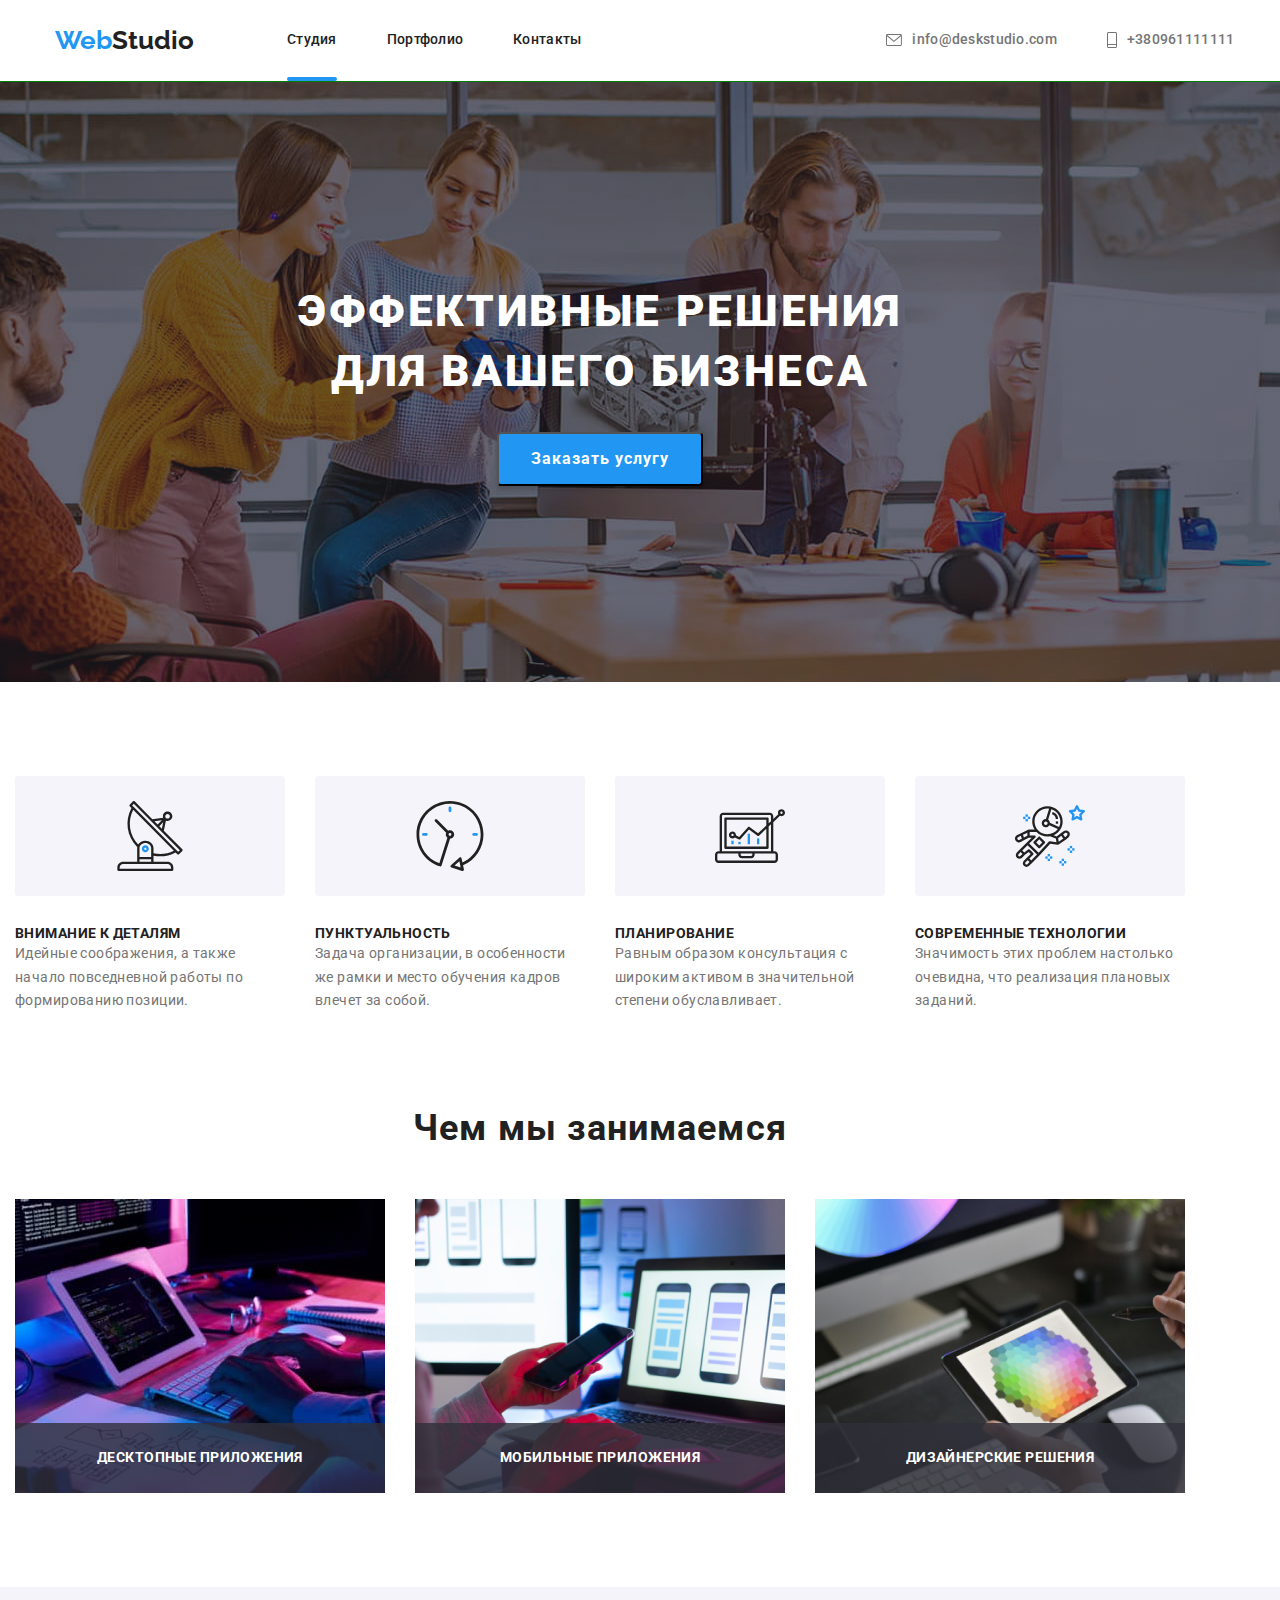
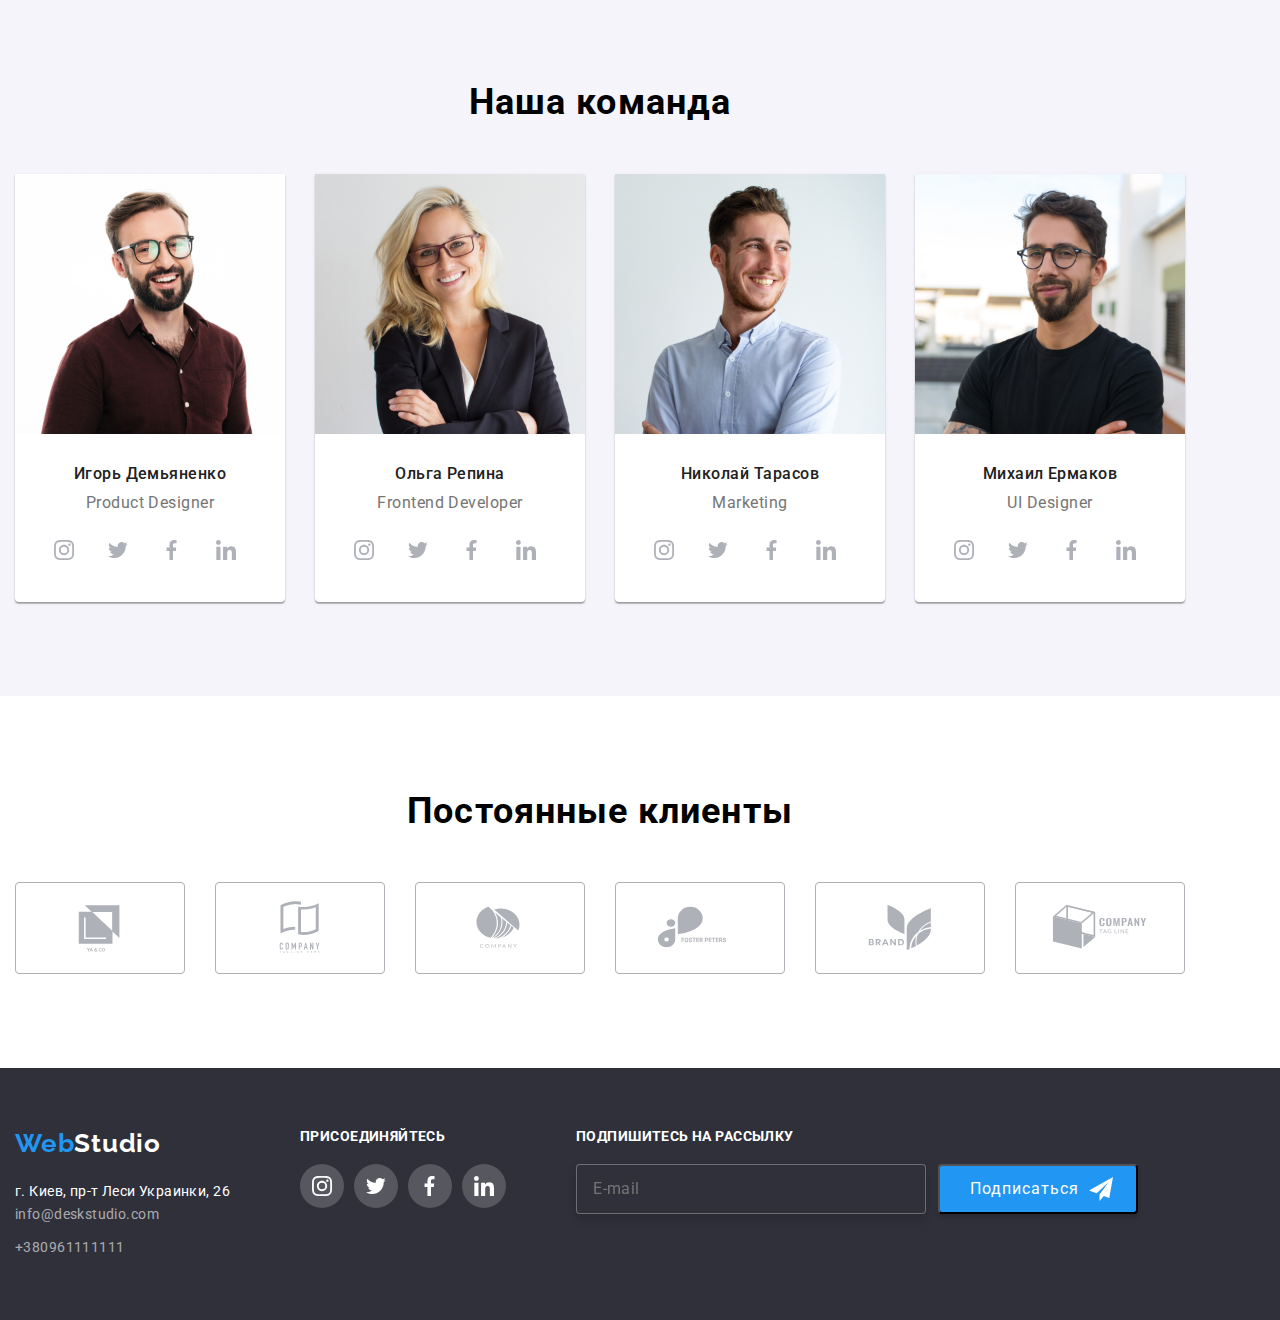
==== commit 7d8e1697: "25/01/2" ====
--- a/index.html
+++ b/index.html
@@ -17,14 +17,32 @@
         <div class="page-header container">
         <nav class="page-header__nav-bar">
             <a class="page-header__logo" href="./index.html"><span class="page-header__web">Web</span>Studio</a>
-            <button type="button" class="header-button is-open" data-menu-button>
+            <button type="button" 
+            class="header-button is-open" 
+            aria-expended="false" 
+            aria-controls="header-menu"
+            data-menu-button>
                 <svg width="40" height="40" aria-label="Переключатель мобильного меню">
                     <use class="icon-cross" href="./imagescvg2/sprite3.svg#icon-close_40px"></use>
                     <use class="icon-menu" href="./imagescvg2/sprite3.svg#icon-menu_40px"></use>
                 </svg>
             </button>
         </nav>
-            <div class="header-menu">
+            <div class="header-menu is-open" 
+                id="header-menu" 
+                data-menu>
+                <ul class="menu-nav__list">
+                    <li class="menu-nav"><a href="./index.html" class="menu-nav__link">Студия</a></li>
+                    <li class="menu-nav"><a href="./portfolio.html" class="menu-nav__link">Портфолио</a></li>
+                    <li class="menu-nav"><a href="./contact.html" class="menu-nav__link">Контакты</a></li>
+                </ul>
+                <ul class="menu-contact">
+                    <li class="menu-contact__item"><a class="contact-header__mail" href="mailto:info@deskstudio.com">
+                           info@deskstudio.com</a></li>
+                    <li class="menu-contact__item"><a class="contact-header__tel" href="tel:+380961111111">
+                            +380961111111</a></li>
+                </ul>
+            </div>
             <ul class="navigation">
                 <li class="navigation__menu"><a href="./index.html" class="navigation__link navigation__link--accent">Студия</a></li>
                 <li class="navigation__menu"><a href="./portfolio.html" class="navigation__link">Портфолио</a></li>
@@ -37,7 +55,7 @@
                 <li class="contact-header__item"><a class="contact-header__tel" href="tel:+380961111111">
                 <svg class="contact-header__icon" width="10px" height="16px"><use href="./imagescvg/sprite.svg#smartphone"></use></svg>+380961111111</a></li>
             </ul>
-            </div>
+            
         </div>
     </header>
     <main>
--- a/css/main.min.css
+++ b/css/main.min.css
@@ -1 +1 @@
-.client-list__icon:not(last-child),.team__member:not(:last-child),.profail-title__item:not(:last-child),.benefits-topic__item:not(:last-child){margin-right:30px}body{font-family:Roboto,sant-serif;--card-set-gup: 30px}ul{list-style:none;margin:0;padding:0}h1,h2,h3,h4,h5,h6,p{margin:0}html{-webkit-box-sizing:border-box;box-sizing:border-box}*,*::before,*::after{-webkit-box-sizing:inherit;box-sizing:inherit}.visually-hidden{position:absolute;clip:rect(0 0 0 0);width:1px;height:1px;margin:-1px}img{display:block;max-width:100%}.block-titles{margin-bottom:30px;color:var(--color);text-align:center;font-size:36px;line-height:1.17;letter-spacing:.03em}@media screen and (min-width: 1200px){.block-titles{margin-bottom:50px}}.container{padding:0 15px;margin:0}@media screen and (min-width: 480px){.container{width:480px}}@media screen and (min-width: 768px){.container{width:768px}}@media screen and (min-width: 1200px){.container{width:1200px}}.header{border-bottom:1px solid green}@media screen and (min-width: 480px){.header{padding:15px 0}}@media screen and (min-width: 768px){.header{padding:25px 0}}.page-header{display:-webkit-box;display:-ms-flexbox;display:flex;-webkit-box-align:center;-ms-flex-align:center;align-items:center}.page-header{max-width:1200px;padding:0 15px;margin:0 auto}.page-header__nav-bar{display:-webkit-box;display:-ms-flexbox;display:flex;-webkit-box-align:center;-ms-flex-align:center;align-items:center}.page-header__logo{-ms-flex-item-align:center;align-self:center;text-decoration:none;font-family:Raleway;font-style:normal;font-weight:bold;font-size:26px;line-height:1.19;color:#212121;-webkit-transition:color 250ms cubic-bezier(0.4, 0, 0.2, 1);transition:color 250ms cubic-bezier(0.4, 0, 0.2, 1)}.page-header__logo:hover{color:#2196f3}@media screen and (min-width: 480px){.page-header__logo{margin-right:284px}}@media screen and (min-width: 768px){.page-header__logo{margin-right:88px}}@media screen and (min-width: 1200px){.page-header__logo{margin-right:93px}}.page-header__web{color:#2196f3}.header-button{display:-webkit-inline-box;display:-ms-inline-flexbox;display:inline-flex;margin:0;padding:0;border:none;background-color:transparent;cursor:pointer}.header-button:hover,.header-button :focus{fill:#2196f3}@media screen and (min-width: 768px){.header-button{display:none}}.header-button .icon-cross{display:none}.header-button.is-open .icon-cross{display:block}.header-button.is-open .icon-menu{display:none}.header-menu{display:-webkit-box;display:-ms-flexbox;display:flex;-webkit-box-orient:horizontal;-webkit-box-direction:normal;-ms-flex-direction:row;flex-direction:row}.navigation{display:-webkit-box;display:-ms-flexbox;display:flex;color:#212121;font-size:14px;font-weight:500;line-height:1.14;letter-spacing:.02em}.navigation__menu:not(:last-child){margin-right:50px}@media screen and (min-width: 480px){.navigation{display:none}}@media screen and (min-width: 768px){.navigation{display:-webkit-box;display:-ms-flexbox;display:flex;-webkit-box-align:center;-ms-flex-align:center;align-items:center}.navigation__menu:last-child{margin-right:60px}}.navigation__link{display:block;color:#212121;text-decoration:none;-webkit-transition:color 250ms cubic-bezier(0.4, 0, 0.2, 1);transition:color 250ms cubic-bezier(0.4, 0, 0.2, 1)}.navigation__link:hover{color:#2196f3}.navigation__link--accent{position:relative;margin-left:0;margin-top:0;padding-bottom:0}.navigation__link--accent:visited{color:#2196f3}.navigation__link--accent::after{content:"";position:absolute;display:block;top:100%;margin-top:29px;width:100%;height:4px;background:#2196f3;border-radius:2px}@media screen and (min-width: 768px){.navigation__link--accent::after{margin-top:34px}}@media screen and (min-width: 1200px){.navigation__link--accent::after{margin-top:29px}}.contact-header{display:-webkit-box;display:-ms-flexbox;display:flex}@media screen and (min-width: 480px){.contact-header{display:none}}@media screen and (min-width: 768px){.contact-header{-webkit-box-orient:vertical;-webkit-box-direction:normal;-ms-flex-direction:column;flex-direction:column;display:-webkit-box;display:-ms-flexbox;display:flex}}@media screen and (min-width: 1200px){.contact-header{-webkit-box-orient:horizontal;-webkit-box-direction:normal;-ms-flex-direction:row;flex-direction:row;margin-left:245px}}.contact-header__item{fill:#757575;color:#757575}.contact-header__item:not(:last-child){margin-right:50px}@media screen and (min-width: 768px){.contact-header__item:not(:last-child){margin-bottom:10px}}@media screen and (min-width: 1200px){.contact-header__item:not(:last-child){margin-bottom:0}}.contact-header__mail,.contact-header__tel{text-decoration:none}.contact-header__icon{margin-right:10px}.contact-header__mail,.contact-header__tel{color:#757575;font-size:14px;font-weight:500;line-height:1.14;letter-spacing:.02em;display:-webkit-box;display:-ms-flexbox;display:flex;-webkit-box-align:center;-ms-flex-align:center;align-items:center;fill:#757575;-webkit-transition:color 250ms cubic-bezier(0.4, 0, 0.2, 1),fill 250ms cubic-bezier(0.4, 0, 0.2, 1);transition:color 250ms cubic-bezier(0.4, 0, 0.2, 1),fill 250ms cubic-bezier(0.4, 0, 0.2, 1)}.contact-header__mail:hover,.contact-header__mail:focus,.contact-header__tel:hover,.contact-header__tel:focus{color:#2196f3;fill:#2196f3}.slogan{height:600px;max-width:1600px;margin-left:auto;margin-right:auto;background-image:-webkit-gradient(linear, left top, right top, from(rgba(47, 48, 58, 0.4)), to(rgba(47, 48, 58, 0.4))),url(../images/Img_hero_v_2.jpg);background-image:linear-gradient(to right, rgba(47, 48, 58, 0.4), rgba(47, 48, 58, 0.4)),url(../images/Img_hero_v_2.jpg);background-repeat:no-repeat;background-position:center;padding:200px 0;background-color:#2f303a}.slogan-site__text{color:#fff;margin:0 auto;margin-bottom:30px;font-family:Roboto;font-style:normal;font-size:44px;font-weight:900;line-height:1.36;letter-spacing:.06em;text-align:center;text-transform:uppercase}@media screen and (min-width: 480px){.slogan-site__text{font-size:26px;font-weight:900;line-height:1.61;letter-spacing:.06em;width:360px}}@media screen and (min-width: 1200px){.slogan-site__text{font-size:44px;font-weight:900;line-height:1.36;letter-spacing:.06em;width:696px}}.slogan-site__button{display:inline-block;margin-left:auto;margin-right:auto;cursor:pointer}button.slogan-site__button{padding:10px 32px;color:#fff;background-color:#2196f3;-webkit-box-shadow:0px 4px 4px rgba(0,0,0,.15);box-shadow:0px 4px 4px rgba(0,0,0,.15);border-radius:4px;font-family:Roboto;font-style:normal;font-size:16px;font-weight:bold;line-height:1.87;letter-spacing:.06em;display:-webkit-box;display:-ms-flexbox;display:flex;-webkit-box-align:center;-ms-flex-align:center;align-items:center;text-align:center}.benefits{padding-top:94px}.benefits-topic__list{display:-webkit-box;display:-ms-flexbox;display:flex}@media screen and (min-width: 480px){.benefits-topic__list{width:480px;-webkit-box-orient:vertical;-webkit-box-direction:normal;-ms-flex-direction:column;flex-direction:column;-webkit-box-align:center;-ms-flex-align:center;align-items:center;margin-left:auto;margin-right:auto}}@media screen and (min-width: 768px){.benefits-topic__list{width:768px;-webkit-box-orient:horizontal;-webkit-box-direction:normal;-ms-flex-direction:row;flex-direction:row;-ms-flex-wrap:wrap;flex-wrap:wrap;-webkit-box-pack:space-evenly;-ms-flex-pack:space-evenly;justify-content:space-evenly;-ms-flex-preferred-size:calc(100% / 2);flex-basis:calc(100% / 2)}}@media screen and (min-width: 1200px){.benefits-topic__list{width:1200px;-webkit-box-orient:horizontal;-webkit-box-direction:normal;-ms-flex-direction:row;flex-direction:row;-ms-flex-wrap:nowrap;flex-wrap:nowrap}}.benefits-topic__item{-webkit-box-align:center;-ms-flex-align:center;align-items:center;margin:0,auto;width:270px}@media screen and (min-width: 480px){.benefits-topic__item:nth-child(4){margin-right:30px}}.benefits-topic__item::before{content:"";display:block;width:270px;height:120px;background-color:var(--button-secondary);border-radius:4px;background-repeat:no-repeat;background-position:center}.benefits-topic__item:nth-child(1)::before{background-image:url(../imagescvg/antenna1.svg)}.benefits-topic__item:nth-child(2)::before{background-image:url(../imagescvg/clock1.svg)}.benefits-topic__item:nth-child(3)::before{background-image:url(../imagescvg/diagram1.svg)}.benefits-topic__item:nth-child(4)::before{background-image:url(../imagescvg/astronaut1.svg)}.advantage{color:#212121;padding-top:30px;font-size:14px;line-height:1.14;letter-spacing:.03em;text-transform:uppercase}.advantage__text{color:#757575;font-size:14px;line-height:1.7;letter-spacing:.03em}.services{padding-top:94px;padding-bottom:94px}@media screen and (max-width: 767px){.services{display:none}}@media screen and (max-width: 1199px){.services{display:none}}.profail-title{margin-bottom:50px;color:#212121;text-align:center;font-size:36px;line-height:1.17;letter-spacing:.03em}.profail-title__list{display:-webkit-box;display:-ms-flexbox;display:flex}.service{position:relative}.service-product{position:absolute;bottom:0;display:-webkit-box;display:-ms-flexbox;display:flex;width:370px;height:70px;background:rgba(47,48,58,.8)}.service-product__name{color:#fff;font-size:14px;line-height:1.14;margin:auto;letter-spacing:.03em;text-transform:uppercase}.command{max-width:1600px;margin-left:auto;margin-right:auto;padding-top:94px;padding-bottom:94px;background-color:#f5f4fa;-webkit-box-pack:center;-ms-flex-pack:center;justify-content:center}.team__list{display:-webkit-box;display:-ms-flexbox;display:flex}@media screen and (min-width: 480px){.team__list{width:480px;-webkit-box-orient:vertical;-webkit-box-direction:normal;-ms-flex-direction:column;flex-direction:column;-webkit-box-align:center;-ms-flex-align:center;align-items:center;margin-left:auto;margin-right:auto}}@media screen and (min-width: 768px){.team__list{width:768px;-webkit-box-orient:horizontal;-webkit-box-direction:normal;-ms-flex-direction:row;flex-direction:row;-ms-flex-wrap:wrap;flex-wrap:wrap;-webkit-box-pack:space-evenly;-ms-flex-pack:space-evenly;justify-content:space-evenly;-ms-flex-preferred-size:calc(100% / 2);flex-basis:calc(100% / 2)}}@media screen and (min-width: 1200px){.team__list{width:1200px;-webkit-box-orient:horizontal;-webkit-box-direction:normal;-ms-flex-direction:row;flex-direction:row;-ms-flex-wrap:nowrap;flex-wrap:nowrap}}.team__member{margin-bottom:30px;-webkit-box-shadow:0px 1px 3px rgba(0,0,0,.12),0px 1px 1px rgba(0,0,0,.14),0px 2px 1px rgba(0,0,0,.2);box-shadow:0px 1px 3px rgba(0,0,0,.12),0px 1px 1px rgba(0,0,0,.14),0px 2px 1px rgba(0,0,0,.2);border-radius:0px 0px 4px 4px;background-color:#fff}@media screen and (min-width: 480px){.team__member:nth-child(4){margin-right:30px}}.member-card{padding:30px 0}.member-card__name{margin-bottom:10px;color:#212121;font-weight:500;font-size:16px;line-height:1.19;text-align:center;letter-spacing:.03em}.member-card__position{color:#757575;font-weight:normal;font-size:16px;line-height:1.19;text-align:center;letter-spacing:.03em}.member-card__social-icons{display:-webkit-box;display:-ms-flexbox;display:flex;-webkit-box-pack:center;-ms-flex-pack:center;justify-content:center;margin-top:16px}.member-card__social-icon{display:-webkit-box;display:-ms-flexbox;display:flex;-webkit-box-pack:center;-ms-flex-pack:center;justify-content:center;-webkit-box-align:center;-ms-flex-align:center;align-items:center;width:44px;height:44px;border-radius:50%;background-color:#fff}.member-card__social-icon:not(last-child){margin-right:10px}.member-card__social-icon:hover{background-color:#2196f3}.social-net{display:-webkit-box;display:-ms-flexbox;display:flex;-webkit-box-pack:center;-ms-flex-pack:center;justify-content:center;-webkit-box-align:center;-ms-flex-align:center;align-items:center;width:44px;height:44px;border-radius:50%;background-color:#fff;fill:#afb1b8;-webkit-transition:background-color 250ms cubic-bezier(0.4, 0, 0.2, 1),fill 250ms cubic-bezier(0.4, 0, 0.2, 1);transition:background-color 250ms cubic-bezier(0.4, 0, 0.2, 1),fill 250ms cubic-bezier(0.4, 0, 0.2, 1)}.social-net:hover,.social-net:focus{fill:#fff;background-color:#2196f3}.clients{max-width:1600px;margin-left:auto;margin-right:auto;padding-top:94px;padding-bottom:94px}.client-list__icons{display:-webkit-box;display:-ms-flexbox;display:flex}@media screen and (min-width: 480px){.client-list__icons{-webkit-box-orient:horizontal;-webkit-box-direction:normal;-ms-flex-direction:row;flex-direction:row;-ms-flex-wrap:wrap;flex-wrap:wrap;-webkit-box-pack:space-evenly;-ms-flex-pack:space-evenly;justify-content:space-evenly;-ms-flex-preferred-size:calc(100% / 2);flex-basis:calc(100% / 2)}}@media screen and (min-width: 1200px){.client-list__icons{display:-webkit-box;display:-ms-flexbox;display:flex;-webkit-box-pack:center;-ms-flex-pack:center;justify-content:center;-ms-flex-wrap:nowrap;flex-wrap:nowrap}}.client-list__icon{width:170px;height:92px}@media screen and (min-width: 480px){.client-list__icon{margin-bottom:30px}}.client-logo{width:100%;height:100%;border:1px solid #afb1b8;border-radius:4px;display:-webkit-box;display:-ms-flexbox;display:flex;-webkit-box-pack:center;-ms-flex-pack:center;justify-content:center;-webkit-box-align:center;-ms-flex-align:center;align-items:center;fill:#afb1b8;-webkit-transition:border 250ms cubic-bezier(0.4, 0, 0.2, 1),fill 250ms cubic-bezier(0.4, 0, 0.2, 1);transition:border 250ms cubic-bezier(0.4, 0, 0.2, 1),fill 250ms cubic-bezier(0.4, 0, 0.2, 1)}.client-logo:hover,.client-logo:focus{fill:#2196f3;border-color:#2196f3}.all-btn{padding-top:94px;padding-bottom:94px}.btn-portfolio{display:-webkit-box;display:-ms-flexbox;display:flex;margin-bottom:50px;-webkit-box-pack:center;-ms-flex-pack:center;justify-content:center}.btn-portfolio__list{height:38px}.btn-portfolio__list:not(:last-child){margin-right:8px}.button-primery{color:#fff;background-color:#2196f3;font-family:Roboto;font-style:normal;font-weight:500;font-size:16px;line-height:1.625;text-align:center;letter-spacing:.03em;-webkit-box-shadow:0px 3px 1px rgba(0,0,0,.1),0px 1px 2px rgba(0,0,0,.08),0px 2px 2px rgba(0,0,0,.12);box-shadow:0px 3px 1px rgba(0,0,0,.1),0px 1px 2px rgba(0,0,0,.08),0px 2px 2px rgba(0,0,0,.12);border-radius:4px}.button-secondary{color:#212121;background-color:#f5f4fa;font-weight:500;font-size:16px;line-height:1.625;text-align:center;letter-spacing:.03em;border-radius:4px;-webkit-transition:background-color 250ms cubic-bezier(0.4, 0, 0.2, 1),color 250ms cubic-bezier(0.4, 0, 0.2, 1),-webkit-box-shadow 250ms cubic-bezier(0.4, 0, 0.2, 1);transition:background-color 250ms cubic-bezier(0.4, 0, 0.2, 1),color 250ms cubic-bezier(0.4, 0, 0.2, 1),-webkit-box-shadow 250ms cubic-bezier(0.4, 0, 0.2, 1);transition:background-color 250ms cubic-bezier(0.4, 0, 0.2, 1),color 250ms cubic-bezier(0.4, 0, 0.2, 1),box-shadow 250ms cubic-bezier(0.4, 0, 0.2, 1);transition:background-color 250ms cubic-bezier(0.4, 0, 0.2, 1),color 250ms cubic-bezier(0.4, 0, 0.2, 1),box-shadow 250ms cubic-bezier(0.4, 0, 0.2, 1),-webkit-box-shadow 250ms cubic-bezier(0.4, 0, 0.2, 1)}.button-secondary:hover,.button-secondary:focus{color:#fff;background-color:#2196f3;-webkit-box-shadow:0px 3px 1px rgba(0,0,0,.1),0px 1px 2px rgba(0,0,0,.08),0px 2px 2px rgba(0,0,0,.12);box-shadow:0px 3px 1px rgba(0,0,0,.1),0px 1px 2px rgba(0,0,0,.08),0px 2px 2px rgba(0,0,0,.12)}.button-primery,.button-secondary{padding-left:22px;padding-right:22px}.button,.button-primery,.button-secondary{cursor:pointer;border-color:transparent}.projects{padding:0;margin:0;display:-webkit-box;display:-ms-flexbox;display:flex;-ms-flex-wrap:wrap;flex-wrap:wrap;margin-left:calc(-1 * var(--card-set-gup));margin-top:calc(-1 * var(--card-set-gup))}.projects>.projects__list{-ms-flex-preferred-size:calc(100% / 3 -var(--card-set-gup));flex-basis:calc(100% / 3 -var(--card-set-gup));margin-left:var(--card-set-gup);margin-top:var(--card-set-gup)}.projects__list *{background:#fff}.projects-icon{display:block;text-decoration:none;-webkit-transition:-webkit-box-shadow 250ms cubic-bezier(0.4, 0, 0.2, 1);transition:-webkit-box-shadow 250ms cubic-bezier(0.4, 0, 0.2, 1);transition:box-shadow 250ms cubic-bezier(0.4, 0, 0.2, 1);transition:box-shadow 250ms cubic-bezier(0.4, 0, 0.2, 1), -webkit-box-shadow 250ms cubic-bezier(0.4, 0, 0.2, 1)}.projects-icon:hover,.projects-icon:focus{-webkit-box-shadow:0px 1px 1px rgba(0,0,0,.12),0px 4px 4px rgba(0,0,0,.06),1px 4px 6px rgba(0,0,0,.16);box-shadow:0px 1px 1px rgba(0,0,0,.12),0px 4px 4px rgba(0,0,0,.06),1px 4px 6px rgba(0,0,0,.16);display:block}.projects-icon__box{padding:20px 24px;border:1px solid #eee;-webkit-box-sizing:border-box;box-sizing:border-box}.projects-icon__title{border:none;font-weight:bold;font-size:18px;line-height:2;color:#212121}.projects-icon__sorting{margin-top:4px;color:#757575;border:none;font-weight:normal;font-size:16px;line-height:1.875;letter-spacing:.03em}.projects-icon__images{position:relative;overflow:hidden}.projects-icon__images:hover .projects-icon__submenu,.projects-icon__images:focus .projects-icon__submenu{-webkit-transform:translateY(0);transform:translateY(0);opacity:1}.projects-icon__submenu{position:absolute;top:0;left:0;height:100%;width:100%;padding:63px 24px 63px 24px;margin:0;font-size:18px;line-height:1.55;letter-spacing:.03em;color:#fff;background-color:rgba(33,150,243,.9);-webkit-transform:translateY(100%);transform:translateY(100%);-webkit-transition:-webkit-transform 250ms cubic-bezier(0.4, 0, 0.2, 1);transition:-webkit-transform 250ms cubic-bezier(0.4, 0, 0.2, 1);transition:transform 250ms cubic-bezier(0.4, 0, 0.2, 1);transition:transform 250ms cubic-bezier(0.4, 0, 0.2, 1), -webkit-transform 250ms cubic-bezier(0.4, 0, 0.2, 1)}.page-footer{margin-left:auto;margin-right:auto;padding-top:60px;padding-bottom:60px;background-color:#2f303a;-webkit-box-pack:start;-ms-flex-pack:start;justify-content:start}.footer-container{display:-webkit-box;display:-ms-flexbox;display:flex}@media screen and (min-width: 480px){.footer-container{-webkit-box-orient:vertical;-webkit-box-direction:normal;-ms-flex-direction:column;flex-direction:column}}@media screen and (min-width: 1200px){.footer-container{-webkit-box-orient:horizontal;-webkit-box-direction:normal;-ms-flex-direction:row;flex-direction:row}}@media screen and (min-width: 480px){.footer-contact{margin-left:0}}@media screen and (min-width: 1200px){.footer-contact{margin-left:70px}}.page-footer__logo{display:block;margin-bottom:20px;color:#fff;text-decoration:none;font-family:Raleway;font-style:normal;font-weight:bold;font-size:26px;line-height:1.19;letter-spacing:.03em}@media screen and (min-width: 480px){.page-footer__logo{text-align:center}}@media screen and (min-width: 1200px){.page-footer__logo{text-align:start}}.page-footer__web{color:#2196f3}.page-footer__address{color:#fff;font-family:Roboto;font-style:normal;font-weight:normal;font-size:14px;line-height:1.74;letter-spacing:.03em}@media screen and (min-width: 480px){.page-footer__address{text-align:center}}@media screen and (min-width: 1200px){.page-footer__address{text-align:start}}.page-footer__contact{list-style:none}@media screen and (min-width: 480px){.page-footer__contact{margin-top:8px}}@media screen and (min-width: 1200px){.page-footer__contact{margin-top:0}}@media screen and (min-width: 480px){.page-footer__item{text-align:center}}@media screen and (min-width: 1200px){.page-footer__item{text-align:start}}.page-footer__item:not(:last-child){margin-bottom:9px}.page-footer__link{color:rgba(255,255,255,.6);text-decoration:none;font-size:14px;line-height:1.71;letter-spacing:.03em}@media screen and (min-width: 480px){.footer-socnet{margin-left:0;margin-top:60px}}@media screen and (min-width: 768px){.footer-socnet{margin-top:0}}@media screen and (min-width: 1200px){.footer-socnet{margin-left:70px;margin-top:0}}.propose{font-size:14px;line-height:16px;letter-spacing:.03em;text-transform:uppercase;color:#fff;font-weight:bold;font-size:14px;line-height:16px;letter-spacing:.03em;text-transform:uppercase;color:#fff}@media screen and (min-width: 480px){.propose{text-align:center}}@media screen and (min-width: 1200px){.propose{text-align:start}}.footer-socnet__icons{display:-webkit-box;display:-ms-flexbox;display:flex;width:100%;height:90px}@media screen and (min-width: 480px){.footer-socnet__icons{-webkit-box-pack:center;-ms-flex-pack:center;justify-content:center}}@media screen and (min-width: 1200px){.footer-socnet__icons{-webkit-box-pack:start;-ms-flex-pack:start;justify-content:start}}.footer-socnet__icon:nth-child(1){margin-left:0}.footer-socnet__icon{display:-webkit-box;display:-ms-flexbox;display:flex;-webkit-box-pack:center;-ms-flex-pack:center;justify-content:center;-webkit-box-align:center;-ms-flex-align:center;align-items:center;width:44px;height:44px;border-radius:50%;margin-top:20px;margin-left:10px;background:rgba(255,255,255,.1)}.social-net-footer{display:-webkit-box;display:-ms-flexbox;display:flex;-webkit-box-pack:center;-ms-flex-pack:center;justify-content:center;-webkit-box-align:center;-ms-flex-align:center;align-items:center;width:44px;height:44px;border-radius:50%;background:rgba(255,255,255,.1);fill:#fff;-webkit-transition:background-color 250ms cubic-bezier(0.4, 0, 0.2, 1);transition:background-color 250ms cubic-bezier(0.4, 0, 0.2, 1)}.social-net-footer:hover,.social-net-footer:focus{fill:#fff;background-color:#2196f3}@media screen and (min-width: 480px){.footer-mailing{margin-left:0;margin-top:60px}}@media screen and (min-width: 1200px){.footer-mailing{margin-left:70px;margin-top:0}}.footer-mailing__form{display:-webkit-box;display:-ms-flexbox;display:flex}@media screen and (min-width: 480px){.footer-mailing__form{-webkit-box-orient:vertical;-webkit-box-direction:normal;-ms-flex-direction:column;flex-direction:column;-webkit-box-align:center;-ms-flex-align:center;align-items:center;margin-top:20px}}@media screen and (min-width: 1200px){.footer-mailing__form{-webkit-box-orient:horizontal;-webkit-box-direction:normal;-ms-flex-direction:row;flex-direction:row}}.footer-mailing__form input{margin-right:12px;padding-left:16px;height:50px;font-size:16px;line-height:1.25;letter-spacing:.03em;background:#2f303a;border:1px solid rgba(255,255,255,.3);-webkit-box-sizing:border-box;box-sizing:border-box;-webkit-filter:drop-shadow(0px 4px 4px rgba(0, 0, 0, 0.15));filter:drop-shadow(0px 4px 4px rgba(0, 0, 0, 0.15));border-radius:4px}@media screen and (min-width: 480px){.footer-mailing__form input{width:100%}}@media screen and (min-width: 768px){.footer-mailing__form input{width:450px}}@media screen and (min-width: 1200px){.footer-mailing__form input{width:350px}}.footer-mailing__subscribe{position:relative;width:200px;height:50px;padding-left:30px;font-size:16px;line-height:1.875;text-align:start;letter-spacing:.06em;color:#fff;background:#2196f3;-webkit-box-shadow:0px 4px 4px rgba(0,0,0,.15);box-shadow:0px 4px 4px rgba(0,0,0,.15);border-radius:4px}@media screen and (min-width: 480px){.footer-mailing__subscribe{margin-top:20px}}@media screen and (min-width: 1200px){.footer-mailing__subscribe{margin-top:0}}.footer-mailing__svg{position:absolute;top:50%;margin-left:10px;-webkit-transform:translateY(-50%);transform:translateY(-50%);width:24px;height:24px}@media screen and (min-width: 768px){.footer-tablet{display:-webkit-box;display:-ms-flexbox;display:flex;-ms-flex-pack:distribute;justify-content:space-around}}.backdrop{position:fixed;top:0;left:0;width:100%;height:100%;background-color:rgba(0,0,0,.2);-webkit-transition:opacity 250ms cubic-bezier(0.4, 0, 0.2, 1),visibility 250ms cubic-bezier(0.4, 0, 0.2, 1);transition:opacity 250ms cubic-bezier(0.4, 0, 0.2, 1),visibility 250ms cubic-bezier(0.4, 0, 0.2, 1)}.backdrop.is-hidden{opacity:0;pointer-events:none;visibility:hidden}.modal{position:absolute;top:50%;left:50%;-webkit-transform:translate(-50%, -50%);transform:translate(-50%, -50%);padding:0 40px;padding-top:40px;padding-bottom:50px;background-color:#fff;-webkit-box-shadow:0px 1px 3px rgba(0,0,0,.12),0px 1px 1px rgba(0,0,0,.14),0px 2px 1px rgba(0,0,0,.2);box-shadow:0px 1px 3px rgba(0,0,0,.12),0px 1px 1px rgba(0,0,0,.14),0px 2px 1px rgba(0,0,0,.2);border-radius:4px}@media screen and (min-width: 480px){.modal{width:450px;height:609px}}@media screen and (min-width: 1200px){.modal{width:528px;height:581px}}.modal-close{position:absolute;top:8px;right:8px;padding:0;margin:0;-webkit-box-pack:center;-ms-flex-pack:center;justify-content:center;width:32px;height:32px;border-radius:50%;background:#fff;border:1px solid rgba(0,0,0,.1);cursor:pointer;-webkit-transition:.3s linear #212121;transition:.3s linear #212121;display:-webkit-box;display:-ms-flexbox;display:flex;-webkit-transition:250ms cubic-bezier(0.4, 0, 0.2, 1);transition:250ms cubic-bezier(0.4, 0, 0.2, 1)}.modal-close:focus,.modal-close:hover{color:#2196f3}.modal-close__button{width:30px;height:30px;fill:currentColor}.modal__title{margin-bottom:12px;font-size:20px;line-height:23px;text-align:center;letter-spacing:.03em;color:#212121}.form-field{position:relative;display:-webkit-box;display:-ms-flexbox;display:flex;-webkit-box-orient:vertical;-webkit-box-direction:normal;-ms-flex-direction:column;flex-direction:column;font-size:12px;line-height:1.16;letter-spacing:.01em;color:#757575;margin-bottom:10px}.form-field__input{margin-top:4px;text-indent:42px}.form-field label{margin-bottom:4px;font-size:12px;line-height:1.16;letter-spacing:.01em;color:#757575}.form-field input{height:40px;border:1px solid rgba(33,33,33,.2);-webkit-box-sizing:border-box;box-sizing:border-box;border-radius:4px;-webkit-transition:250ms cubic-bezier(0.4, 0, 0.2, 1);transition:250ms cubic-bezier(0.4, 0, 0.2, 1)}.form-field__icon{position:absolute;top:50%;left:15px;width:18px;height:18px;display:block;-webkit-box-pack:center;-ms-flex-pack:center;justify-content:center;-webkit-box-align:center;-ms-flex-align:center;align-items:center;fill:#212121;-webkit-transition:fill 250ms cubic-bezier(0.4, 0, 0.2, 1);transition:fill 250ms cubic-bezier(0.4, 0, 0.2, 1)}.form-field textarea{display:-webkit-box;display:-ms-flexbox;display:flex;padding:12px,16px;font-size:12px;line-height:1.16;letter-spacing:.01em;color:rgba(117,117,117,.5);border:1px solid rgba(33,33,33,.2);-webkit-box-sizing:border-box;box-sizing:border-box;border-radius:4px}.modal-form__massage{resize:none;color:rgba(117,117,117,.5);font-family:inherit;padding:12px 16px}.modal-checkbox{position:relative;display:-webkit-box;display:-ms-flexbox;display:flex;-webkit-box-align:center;-ms-flex-align:center;align-items:center;font-size:14px;line-height:1.714;letter-spacing:.03em;color:#757575}.modal-checkbox__input{-webkit-appearance:none;-moz-appearance:none;appearance:none;position:absolute;width:1px;height:1px;margin:-1px;border:0px;padding:0px;clip:rect(0 0 0 0);overflow:hidden}.modal-checkbox__icon{display:inline-block;margin-right:8px;margin-left:14px;width:16px;height:15px;border:2px solid #212121;border-radius:4px;-webkit-transition:250ms cubic-bezier(0.4, 0, 0.2, 1);transition:250ms cubic-bezier(0.4, 0, 0.2, 1)}.modal-checkbox__contract{display:block;margin-left:4px;font-size:14px;line-height:1.714;letter-spacing:.03em;color:#2196f3}.modal-checkbox__input:checked+.modal-checkbox__icon{border-color:transparent;background-image:url(../imagescvg2/icon-check.svg);background-size:contain;background-origin:border-box}.modal-checkbox__input:focus+.modal-checkbox__icon{border-color:#2196f3}.form-field__input:focus{outline:1px solid #2196f3}.form-field__input:focus~.form-field__icon{fill:#2196f3}.modal-submit{display:block;margin-top:30px;margin-left:auto;margin-right:auto;width:200px;height:50px;font-size:16px;line-height:1.875;text-align:center;letter-spacing:.06em;color:#fff;cursor:pointer;background:#2196f3;-webkit-box-shadow:0px 4px 4px rgba(0,0,0,.15);box-shadow:0px 4px 4px rgba(0,0,0,.15);border-radius:4px;border:none}/*# sourceMappingURL=main.min.css.map */+.profail-title__item:not(:last-child){margin-right:30px}body{font-family:Roboto,sant-serif;--card-set-gup: 30px}ul{list-style:none;margin:0;padding:0}h1,h2,h3,h4,h5,h6,p{margin:0}html{-webkit-box-sizing:border-box;box-sizing:border-box}*,*::before,*::after{-webkit-box-sizing:inherit;box-sizing:inherit}.visually-hidden{position:absolute;clip:rect(0 0 0 0);width:1px;height:1px;margin:-1px}img{display:block;max-width:100%}.block-titles{margin-bottom:30px;color:var(--color);text-align:center;font-size:36px;line-height:1.17;letter-spacing:.03em}@media screen and (min-width: 1200px){.block-titles{margin-bottom:50px}}.container,.footer-container{width:1200px;padding:0 15px;margin:0,auto}@media screen and (min-width: 480px){.container,.footer-container{width:480px}}@media screen and (min-width: 768px){.container,.footer-container{width:768px}}@media screen and (min-width: 1200px){.container,.footer-container{width:1200px}}.header{border-bottom:1px solid green}@media screen and (min-width: 480px){.header{padding:15px 0}}@media screen and (min-width: 768px){.header{padding:25px 0}}.page-header{display:-webkit-box;display:-ms-flexbox;display:flex;-webkit-box-align:center;-ms-flex-align:center;align-items:center}.page-header{position:relative;max-width:1200px;padding:0 15px;margin:0 auto}.page-header__nav-bar{display:-webkit-box;display:-ms-flexbox;display:flex;-webkit-box-align:center;-ms-flex-align:center;align-items:center}.page-header__logo{-ms-flex-item-align:center;align-self:center;text-decoration:none;font-family:Raleway;font-style:normal;font-weight:bold;font-size:26px;line-height:1.19;color:#212121;-webkit-transition:color 250ms cubic-bezier(0.4, 0, 0.2, 1);transition:color 250ms cubic-bezier(0.4, 0, 0.2, 1)}.page-header__logo:hover{color:#2196f3}@media screen and (min-width: 480px){.page-header__logo{margin-right:284px}}@media screen and (min-width: 768px){.page-header__logo{margin-right:88px}}@media screen and (min-width: 1200px){.page-header__logo{margin-right:93px}}.page-header__web{color:#2196f3}.header-button{display:-webkit-inline-box;display:-ms-inline-flexbox;display:inline-flex;margin:0;padding:0;border:none;background-color:transparent;cursor:pointer}.header-button:hover,.header-button :focus{fill:#2196f3}@media screen and (min-width: 768px){.header-button{display:none}}.header-button .icon-menu{display:none}.header-button.is-open .icon-menu{display:block}.header-button.is-open .icon-cross{display:none}.header-menu{display:-webkit-box;display:-ms-flexbox;display:flex;-webkit-box-orient:vertical;-webkit-box-direction:normal;-ms-flex-direction:column;flex-direction:column;position:absolute;top:90%;left:0;width:100%;height:796px;background-color:#9acd32;padding-left:40px;padding-right:40px;text-align:center;font-size:20px}.header-menu.is-open{display:none}@media screen and (min-width: 768px){.header-menu{display:none}}@media screen and (min-width: 1200px){.header-menu{display:none}}.menu-nav{display:-webkit-box;display:-ms-flexbox;display:flex;text-align:start}.menu-nav__link{font-size:40px;font-weight:500;line-height:1.175;letter-spacing:.02em;color:#212121;text-decoration:none;margin-bottom:35px}.header-menu{display:-webkit-box;display:-ms-flexbox;display:flex;-webkit-box-orient:horizontal;-webkit-box-direction:normal;-ms-flex-direction:row;flex-direction:row}.navigation{display:-webkit-box;display:-ms-flexbox;display:flex;color:#212121;font-size:14px;font-weight:500;line-height:1.14;letter-spacing:.02em}.navigation__menu:not(:last-child){margin-right:50px}@media screen and (min-width: 480px){.navigation{display:none}}@media screen and (min-width: 768px){.navigation{display:-webkit-box;display:-ms-flexbox;display:flex;-webkit-box-align:center;-ms-flex-align:center;align-items:center}.navigation__menu:last-child{margin-right:60px}}.navigation__link{display:block;color:#212121;text-decoration:none;-webkit-transition:color 250ms cubic-bezier(0.4, 0, 0.2, 1);transition:color 250ms cubic-bezier(0.4, 0, 0.2, 1)}.navigation__link:hover{color:#2196f3}.navigation__link--accent{position:relative;margin-left:0;margin-top:0;padding-bottom:0}.navigation__link--accent:visited{color:#2196f3}.navigation__link--accent::after{content:"";position:absolute;display:block;top:100%;margin-top:29px;width:100%;height:4px;background:#2196f3;border-radius:2px}@media screen and (min-width: 768px){.navigation__link--accent::after{margin-top:34px}}@media screen and (min-width: 1200px){.navigation__link--accent::after{margin-top:29px}}.contact-header{display:-webkit-box;display:-ms-flexbox;display:flex}@media screen and (min-width: 480px){.contact-header{display:none}}@media screen and (min-width: 768px){.contact-header{-webkit-box-orient:vertical;-webkit-box-direction:normal;-ms-flex-direction:column;flex-direction:column;display:-webkit-box;display:-ms-flexbox;display:flex}}@media screen and (min-width: 1200px){.contact-header{-webkit-box-orient:horizontal;-webkit-box-direction:normal;-ms-flex-direction:row;flex-direction:row;margin-left:245px}}.contact-header__item{fill:#757575;color:#757575}.contact-header__item:not(:last-child){margin-right:50px}@media screen and (min-width: 768px){.contact-header__item:not(:last-child){margin-bottom:10px}}@media screen and (min-width: 1200px){.contact-header__item:not(:last-child){margin-bottom:0}}.contact-header__mail,.contact-header__tel{text-decoration:none}.contact-header__icon{margin-right:10px}.contact-header__mail,.contact-header__tel{color:#757575;font-size:14px;font-weight:500;line-height:1.14;letter-spacing:.02em;display:-webkit-box;display:-ms-flexbox;display:flex;-webkit-box-align:center;-ms-flex-align:center;align-items:center;fill:#757575;-webkit-transition:color 250ms cubic-bezier(0.4, 0, 0.2, 1),fill 250ms cubic-bezier(0.4, 0, 0.2, 1);transition:color 250ms cubic-bezier(0.4, 0, 0.2, 1),fill 250ms cubic-bezier(0.4, 0, 0.2, 1)}.contact-header__mail:hover,.contact-header__mail:focus,.contact-header__tel:hover,.contact-header__tel:focus{color:#2196f3;fill:#2196f3}.slogan{height:600px;max-width:1600px;margin-left:auto;margin-right:auto;background-image:-webkit-gradient(linear, left top, right top, from(rgba(47, 48, 58, 0.4)), to(rgba(47, 48, 58, 0.4))),url(../images/Img_hero_v_2.jpg);background-image:linear-gradient(to right, rgba(47, 48, 58, 0.4), rgba(47, 48, 58, 0.4)),url(../images/Img_hero_v_2.jpg);background-repeat:no-repeat;background-position:center;padding:200px 0;background-color:#2f303a}.slogan-site__text{color:#fff;margin:0 auto;margin-bottom:30px;font-family:Roboto;font-style:normal;font-size:44px;font-weight:900;line-height:1.36;letter-spacing:.06em;text-align:center;text-transform:uppercase}@media screen and (min-width: 480px){.slogan-site__text{font-size:26px;font-weight:900;line-height:1.61;letter-spacing:.06em;width:360px}}@media screen and (min-width: 1200px){.slogan-site__text{font-size:44px;font-weight:900;line-height:1.36;letter-spacing:.06em;width:696px}}.slogan-site__button{display:inline-block;margin-left:auto;margin-right:auto;cursor:pointer}button.slogan-site__button{padding:10px 32px;color:#fff;background-color:#2196f3;-webkit-box-shadow:0px 4px 4px rgba(0,0,0,.15);box-shadow:0px 4px 4px rgba(0,0,0,.15);border-radius:4px;font-family:Roboto;font-style:normal;font-size:16px;font-weight:bold;line-height:1.87;letter-spacing:.06em;display:-webkit-box;display:-ms-flexbox;display:flex;-webkit-box-align:center;-ms-flex-align:center;align-items:center;text-align:center}.benefits{padding-top:94px;margin-left:auto;margin-right:auto;-webkit-box-pack:center;-ms-flex-pack:center;justify-content:center}@media screen and (min-width: 480px){.benefits{padding-bottom:60px}}@media screen and (min-width: 1200px){.benefits{padding-bottom:0}}.benefits-topic__list{display:-webkit-box;display:-ms-flexbox;display:flex;-ms-flex-wrap:wrap;flex-wrap:wrap;margin-left:calc(-1 * var(--card-set-gup));margin-top:calc(-1 * var(--card-set-gup))}.benefits-topic__item{display:block;margin-left:var(--card-set-gup);margin-top:var(--card-set-gup)}@media screen and (min-width: 480px){.benefits-topic__item{width:450px}}@media screen and (min-width: 768px){.benefits-topic__item{-ms-flex-preferred-size:calc(100% / 2 - var(--card-set-gup));flex-basis:calc(100% / 2 - var(--card-set-gup));width:354px}}@media screen and (min-width: 1200px){.benefits-topic__item{-ms-flex-preferred-size:auto;flex-basis:auto;-webkit-box-orient:horizontal;-webkit-box-direction:normal;-ms-flex-direction:row;flex-direction:row;width:270px}}.benefits-topic__item::before{content:"";display:block;height:120px;background-color:#f5f4fa;border-radius:4px;background-repeat:no-repeat;background-position:center}.benefits-topic__item:nth-child(1)::before{background-image:url(../imagescvg/antenna1.svg)}.benefits-topic__item:nth-child(2)::before{background-image:url(../imagescvg/clock1.svg)}.benefits-topic__item:nth-child(3)::before{background-image:url(../imagescvg/diagram1.svg)}.benefits-topic__item:nth-child(4)::before{background-image:url(../imagescvg/astronaut1.svg)}.advantage{color:#212121;padding-top:30px;font-size:14px;line-height:1.14;letter-spacing:.03em;text-transform:uppercase}.advantage__text{color:#757575;font-size:14px;line-height:1.7;letter-spacing:.03em}.services{padding-top:94px;padding-bottom:94px}@media screen and (max-width: 767px){.services{display:none}}@media screen and (max-width: 1199px){.services{display:none}}.profail-title{margin-bottom:50px;color:#212121;text-align:center;font-size:36px;line-height:1.17;letter-spacing:.03em}.profail-title__list{display:-webkit-box;display:-ms-flexbox;display:flex}.service{position:relative}.service-product{position:absolute;bottom:0;display:-webkit-box;display:-ms-flexbox;display:flex;width:370px;height:70px;background:rgba(47,48,58,.8)}.service-product__name{color:#fff;font-size:14px;line-height:1.14;margin:auto;letter-spacing:.03em;text-transform:uppercase}.command{max-width:1600px;margin-left:auto;margin-right:auto;padding-bottom:94px;background-color:#f5f4fa;-webkit-box-pack:center;-ms-flex-pack:center;justify-content:center}@media screen and (min-width: 480px){.command{padding-top:60px}}@media screen and (min-width: 1200px){.command{padding-top:94px}}.team__list{display:-webkit-box;display:-ms-flexbox;display:flex;margin-left:calc(-1 * var(--card-set-gup));margin-top:calc(-1 * var(--card-set-gup))}@media screen and (min-width: 480px){.team__list{-webkit-box-orient:vertical;-webkit-box-direction:normal;-ms-flex-direction:column;flex-direction:column;-webkit-box-align:center;-ms-flex-align:center;align-items:center}}@media screen and (min-width: 768px){.team__list{-webkit-box-orient:horizontal;-webkit-box-direction:normal;-ms-flex-direction:row;flex-direction:row;-ms-flex-wrap:wrap;flex-wrap:wrap;-webkit-box-pack:space-evenly;-ms-flex-pack:space-evenly;justify-content:space-evenly}}@media screen and (min-width: 1200px){.team__list{-webkit-box-orient:horizontal;-webkit-box-direction:normal;-ms-flex-direction:row;flex-direction:row;-ms-flex-wrap:nowrap;flex-wrap:nowrap}}.team__member{-webkit-box-shadow:0px 1px 3px rgba(0,0,0,.12),0px 1px 1px rgba(0,0,0,.14),0px 2px 1px rgba(0,0,0,.2);box-shadow:0px 1px 3px rgba(0,0,0,.12),0px 1px 1px rgba(0,0,0,.14),0px 2px 1px rgba(0,0,0,.2);border-radius:0px 0px 4px 4px;background-color:#fff;margin-left:var(--card-set-gup);margin-top:var(--card-set-gup)}.member-card{padding:30px 0}.member-card__name{margin-bottom:10px;color:#212121;font-weight:500;font-size:16px;line-height:1.19;text-align:center;letter-spacing:.03em}.member-card__position{color:#757575;font-weight:normal;font-size:16px;line-height:1.19;text-align:center;letter-spacing:.03em}.member-card__social-icons{display:-webkit-box;display:-ms-flexbox;display:flex;-webkit-box-pack:center;-ms-flex-pack:center;justify-content:center;margin-top:16px}.member-card__social-icon{display:-webkit-box;display:-ms-flexbox;display:flex;-webkit-box-pack:center;-ms-flex-pack:center;justify-content:center;-webkit-box-align:center;-ms-flex-align:center;align-items:center;width:44px;height:44px;border-radius:50%;background-color:#fff}.member-card__social-icon:not(last-child){margin-right:10px}.member-card__social-icon:hover{background-color:#2196f3}.social-net{display:-webkit-box;display:-ms-flexbox;display:flex;-webkit-box-pack:center;-ms-flex-pack:center;justify-content:center;-webkit-box-align:center;-ms-flex-align:center;align-items:center;width:44px;height:44px;border-radius:50%;background-color:#fff;fill:#afb1b8;-webkit-transition:background-color 250ms cubic-bezier(0.4, 0, 0.2, 1),fill 250ms cubic-bezier(0.4, 0, 0.2, 1);transition:background-color 250ms cubic-bezier(0.4, 0, 0.2, 1),fill 250ms cubic-bezier(0.4, 0, 0.2, 1)}.social-net:hover,.social-net:focus{fill:#fff;background-color:#2196f3}.clients{max-width:1600px;margin-left:auto;margin-right:auto;padding-top:94px;padding-bottom:94px}.client-list__icons{display:-webkit-box;display:-ms-flexbox;display:flex;-ms-flex-wrap:wrap;flex-wrap:wrap;margin-left:calc(-1 * var(--card-set-gup));margin-top:calc(-1 * var(--card-set-gup))}.client-list__icon{margin-left:var(--card-set-gup);margin-top:var(--card-set-gup);height:92px}@media screen and (min-width: 480px){.client-list__icon{-ms-flex-preferred-size:calc(100% / 2 - var(--card-set-gup));flex-basis:calc(100% / 2 - var(--card-set-gup))}}@media screen and (min-width: 768px){.client-list__icon{-ms-flex-preferred-size:calc(100% / 3 - var(--card-set-gup));flex-basis:calc(100% / 3 - var(--card-set-gup))}}@media screen and (min-width: 1200px){.client-list__icon{-ms-flex-preferred-size:auto;flex-basis:auto;width:170px}}.client-logo{width:100%;height:100%;border:1px solid #afb1b8;border-radius:4px;display:-webkit-box;display:-ms-flexbox;display:flex;-webkit-box-pack:center;-ms-flex-pack:center;justify-content:center;-webkit-box-align:center;-ms-flex-align:center;align-items:center;fill:#afb1b8;-webkit-transition:border 250ms cubic-bezier(0.4, 0, 0.2, 1),fill 250ms cubic-bezier(0.4, 0, 0.2, 1);transition:border 250ms cubic-bezier(0.4, 0, 0.2, 1),fill 250ms cubic-bezier(0.4, 0, 0.2, 1)}.client-logo:hover,.client-logo:focus{fill:#2196f3;border-color:#2196f3}.all-btn{padding-top:94px;padding-bottom:94px}.btn-portfolio{display:-webkit-box;display:-ms-flexbox;display:flex;-ms-flex-wrap:wrap;flex-wrap:wrap;margin-bottom:50px;-webkit-box-pack:center;-ms-flex-pack:center;justify-content:center}.btn-portfolio__list{height:38px}.btn-portfolio__list:not(:last-child){margin-right:8px}.button-primery{color:#fff;background-color:#2196f3;font-family:Roboto;font-style:normal;font-weight:500;font-size:16px;line-height:1.625;text-align:center;letter-spacing:.03em;-webkit-box-shadow:0px 3px 1px rgba(0,0,0,.1),0px 1px 2px rgba(0,0,0,.08),0px 2px 2px rgba(0,0,0,.12);box-shadow:0px 3px 1px rgba(0,0,0,.1),0px 1px 2px rgba(0,0,0,.08),0px 2px 2px rgba(0,0,0,.12);border-radius:4px}.button-secondary{color:#212121;background-color:#f5f4fa;font-weight:500;font-size:16px;line-height:1.625;text-align:center;letter-spacing:.03em;border-radius:4px;-webkit-transition:background-color 250ms cubic-bezier(0.4, 0, 0.2, 1),color 250ms cubic-bezier(0.4, 0, 0.2, 1),-webkit-box-shadow 250ms cubic-bezier(0.4, 0, 0.2, 1);transition:background-color 250ms cubic-bezier(0.4, 0, 0.2, 1),color 250ms cubic-bezier(0.4, 0, 0.2, 1),-webkit-box-shadow 250ms cubic-bezier(0.4, 0, 0.2, 1);transition:background-color 250ms cubic-bezier(0.4, 0, 0.2, 1),color 250ms cubic-bezier(0.4, 0, 0.2, 1),box-shadow 250ms cubic-bezier(0.4, 0, 0.2, 1);transition:background-color 250ms cubic-bezier(0.4, 0, 0.2, 1),color 250ms cubic-bezier(0.4, 0, 0.2, 1),box-shadow 250ms cubic-bezier(0.4, 0, 0.2, 1),-webkit-box-shadow 250ms cubic-bezier(0.4, 0, 0.2, 1)}.button-secondary:hover,.button-secondary:focus{color:#fff;background-color:#2196f3;-webkit-box-shadow:0px 3px 1px rgba(0,0,0,.1),0px 1px 2px rgba(0,0,0,.08),0px 2px 2px rgba(0,0,0,.12);box-shadow:0px 3px 1px rgba(0,0,0,.1),0px 1px 2px rgba(0,0,0,.08),0px 2px 2px rgba(0,0,0,.12)}.button-primery,.button-secondary{padding-left:22px;padding-right:22px}.button,.button-primery,.button-secondary{cursor:pointer;border-color:transparent}.projects{padding:0;display:-webkit-box;display:-ms-flexbox;display:flex;-ms-flex-wrap:wrap;flex-wrap:wrap;margin-left:calc(-1 * var(--card-set-gup));margin-top:calc(-1 * var(--card-set-gup))}.projects>.projects__list{margin-left:var(--card-set-gup);margin-top:var(--card-set-gup)}@media screen and (min-width: 768px){.projects>.projects__list{-ms-flex-preferred-size:calc(100% / 2 - var(--card-set-gup));flex-basis:calc(100% / 2 - var(--card-set-gup))}}@media screen and (min-width: 1200px){.projects>.projects__list{-ms-flex-preferred-size:calc(100% / 3 - var(--card-set-gup));flex-basis:calc(100% / 3 - var(--card-set-gup))}}.projects__list *{background:#fff}.projects-icon{display:block;text-decoration:none;-webkit-transition:-webkit-box-shadow 250ms cubic-bezier(0.4, 0, 0.2, 1);transition:-webkit-box-shadow 250ms cubic-bezier(0.4, 0, 0.2, 1);transition:box-shadow 250ms cubic-bezier(0.4, 0, 0.2, 1);transition:box-shadow 250ms cubic-bezier(0.4, 0, 0.2, 1), -webkit-box-shadow 250ms cubic-bezier(0.4, 0, 0.2, 1)}.projects-icon:hover,.projects-icon:focus{-webkit-box-shadow:0px 1px 1px rgba(0,0,0,.12),0px 4px 4px rgba(0,0,0,.06),1px 4px 6px rgba(0,0,0,.16);box-shadow:0px 1px 1px rgba(0,0,0,.12),0px 4px 4px rgba(0,0,0,.06),1px 4px 6px rgba(0,0,0,.16);display:block}.projects-icon__box{padding:20px 24px;border:1px solid #eee;-webkit-box-sizing:border-box;box-sizing:border-box}.projects-icon__title{border:none;font-weight:bold;font-size:18px;line-height:2;color:#212121}.projects-icon__sorting{margin-top:4px;color:#757575;border:none;font-weight:normal;font-size:16px;line-height:1.875;letter-spacing:.03em}.projects-icon__images{position:relative;overflow:hidden}.projects-icon__images:hover .projects-icon__submenu,.projects-icon__images:focus .projects-icon__submenu{-webkit-transform:translateY(0);transform:translateY(0);opacity:1}.projects-icon__submenu{position:absolute;top:0;left:0;height:100%;width:100%;padding:63px 24px 63px 24px;margin:0;font-size:18px;line-height:1.55;letter-spacing:.03em;color:#fff;background-color:rgba(33,150,243,.9);-webkit-transform:translateY(100%);transform:translateY(100%);-webkit-transition:-webkit-transform 250ms cubic-bezier(0.4, 0, 0.2, 1);transition:-webkit-transform 250ms cubic-bezier(0.4, 0, 0.2, 1);transition:transform 250ms cubic-bezier(0.4, 0, 0.2, 1);transition:transform 250ms cubic-bezier(0.4, 0, 0.2, 1), -webkit-transform 250ms cubic-bezier(0.4, 0, 0.2, 1)}.page-footer{margin:0,auto;padding-top:60px;padding-bottom:60px;background-color:#2f303a;-webkit-box-pack:start;-ms-flex-pack:start;justify-content:start}.footer-container{display:-webkit-box;display:-ms-flexbox;display:flex}@media screen and (min-width: 480px){.footer-container{-webkit-box-orient:vertical;-webkit-box-direction:normal;-ms-flex-direction:column;flex-direction:column}}@media screen and (min-width: 1200px){.footer-container{-webkit-box-orient:horizontal;-webkit-box-direction:normal;-ms-flex-direction:row;flex-direction:row}}.page-footer__logo{display:block;margin-bottom:20px;color:#fff;text-decoration:none;font-family:Raleway;font-style:normal;font-weight:bold;font-size:26px;line-height:1.19;letter-spacing:.03em}@media screen and (min-width: 480px){.page-footer__logo{text-align:center}}@media screen and (min-width: 1200px){.page-footer__logo{text-align:start}}.page-footer__web{color:#2196f3}.page-footer__address{color:#fff;font-family:Roboto;font-style:normal;font-weight:normal;font-size:14px;line-height:1.74;letter-spacing:.03em}@media screen and (min-width: 480px){.page-footer__address{text-align:center}}@media screen and (min-width: 1200px){.page-footer__address{text-align:start}}.page-footer__contact{list-style:none}@media screen and (min-width: 480px){.page-footer__contact{margin-top:8px}}@media screen and (min-width: 1200px){.page-footer__contact{margin-top:0}}@media screen and (min-width: 480px){.page-footer__item{text-align:center}}@media screen and (min-width: 1200px){.page-footer__item{text-align:start}}.page-footer__item:not(:last-child){margin-bottom:9px}.page-footer__link{color:rgba(255,255,255,.6);text-decoration:none;font-size:14px;line-height:1.71;letter-spacing:.03em}@media screen and (min-width: 480px){.footer-socnet{margin-left:0;margin-top:60px}}@media screen and (min-width: 768px){.footer-socnet{margin-top:0}}@media screen and (min-width: 1200px){.footer-socnet{margin-left:70px;margin-top:0}}.propose{font-size:14px;line-height:16px;letter-spacing:.03em;text-transform:uppercase;color:#fff;font-weight:bold;font-size:14px;line-height:16px;letter-spacing:.03em;text-transform:uppercase;color:#fff}@media screen and (min-width: 480px){.propose{text-align:center}}@media screen and (min-width: 1200px){.propose{text-align:start}}.footer-socnet__icons{display:-webkit-box;display:-ms-flexbox;display:flex;width:100%;height:90px}@media screen and (min-width: 480px){.footer-socnet__icons{-webkit-box-pack:center;-ms-flex-pack:center;justify-content:center}}@media screen and (min-width: 1200px){.footer-socnet__icons{-webkit-box-pack:start;-ms-flex-pack:start;justify-content:start}}.footer-socnet__icon:nth-child(1){margin-left:0}.footer-socnet__icon{display:-webkit-box;display:-ms-flexbox;display:flex;-webkit-box-pack:center;-ms-flex-pack:center;justify-content:center;-webkit-box-align:center;-ms-flex-align:center;align-items:center;width:44px;height:44px;border-radius:50%;margin-top:20px;margin-left:10px;background:rgba(255,255,255,.1)}.social-net-footer{display:-webkit-box;display:-ms-flexbox;display:flex;-webkit-box-pack:center;-ms-flex-pack:center;justify-content:center;-webkit-box-align:center;-ms-flex-align:center;align-items:center;width:44px;height:44px;border-radius:50%;background:rgba(255,255,255,.1);fill:#fff;-webkit-transition:background-color 250ms cubic-bezier(0.4, 0, 0.2, 1);transition:background-color 250ms cubic-bezier(0.4, 0, 0.2, 1)}.social-net-footer:hover,.social-net-footer:focus{fill:#fff;background-color:#2196f3}@media screen and (min-width: 480px){.footer-mailing{margin-left:0;margin-top:60px}}@media screen and (min-width: 1200px){.footer-mailing{margin-left:70px;margin-top:0}}.footer-mailing__form{display:-webkit-box;display:-ms-flexbox;display:flex}@media screen and (min-width: 480px){.footer-mailing__form{-webkit-box-orient:vertical;-webkit-box-direction:normal;-ms-flex-direction:column;flex-direction:column;-webkit-box-align:center;-ms-flex-align:center;align-items:center;margin-top:20px}}@media screen and (min-width: 1200px){.footer-mailing__form{-webkit-box-orient:horizontal;-webkit-box-direction:normal;-ms-flex-direction:row;flex-direction:row}}.footer-mailing__form input{margin-right:12px;padding-left:16px;height:50px;font-size:16px;line-height:1.25;letter-spacing:.03em;background:#2f303a;border:1px solid rgba(255,255,255,.3);-webkit-box-sizing:border-box;box-sizing:border-box;-webkit-filter:drop-shadow(0px 4px 4px rgba(0, 0, 0, 0.15));filter:drop-shadow(0px 4px 4px rgba(0, 0, 0, 0.15));border-radius:4px}@media screen and (min-width: 480px){.footer-mailing__form input{width:100%}}@media screen and (min-width: 768px){.footer-mailing__form input{width:450px}}@media screen and (min-width: 1200px){.footer-mailing__form input{width:350px}}.footer-mailing__subscribe{position:relative;width:200px;height:50px;padding-left:30px;font-size:16px;line-height:1.875;text-align:start;letter-spacing:.06em;color:#fff;background:#2196f3;-webkit-box-shadow:0px 4px 4px rgba(0,0,0,.15);box-shadow:0px 4px 4px rgba(0,0,0,.15);border-radius:4px}@media screen and (min-width: 480px){.footer-mailing__subscribe{margin-top:20px}}@media screen and (min-width: 1200px){.footer-mailing__subscribe{margin-top:0}}.footer-mailing__svg{position:absolute;top:50%;margin-left:10px;-webkit-transform:translateY(-50%);transform:translateY(-50%);width:24px;height:24px}@media screen and (min-width: 768px){.footer-tablet{display:-webkit-box;display:-ms-flexbox;display:flex;-ms-flex-pack:distribute;justify-content:space-around}}.backdrop{position:fixed;top:0;left:0;width:100%;height:100%;background-color:rgba(0,0,0,.2);-webkit-transition:opacity 250ms cubic-bezier(0.4, 0, 0.2, 1),visibility 250ms cubic-bezier(0.4, 0, 0.2, 1);transition:opacity 250ms cubic-bezier(0.4, 0, 0.2, 1),visibility 250ms cubic-bezier(0.4, 0, 0.2, 1)}.backdrop.is-hidden{opacity:0;pointer-events:none;visibility:hidden}.modal{position:absolute;top:50%;left:50%;-webkit-transform:translate(-50%, -50%);transform:translate(-50%, -50%);padding:0 40px;padding-top:40px;padding-bottom:50px;background-color:#fff;-webkit-box-shadow:0px 1px 3px rgba(0,0,0,.12),0px 1px 1px rgba(0,0,0,.14),0px 2px 1px rgba(0,0,0,.2);box-shadow:0px 1px 3px rgba(0,0,0,.12),0px 1px 1px rgba(0,0,0,.14),0px 2px 1px rgba(0,0,0,.2);border-radius:4px}@media screen and (min-width: 480px){.modal{width:450px;height:609px}}@media screen and (min-width: 1200px){.modal{width:528px;height:581px}}.modal-close{position:absolute;top:8px;right:8px;padding:0;margin:0;-webkit-box-pack:center;-ms-flex-pack:center;justify-content:center;width:32px;height:32px;border-radius:50%;background:#fff;border:1px solid rgba(0,0,0,.1);cursor:pointer;-webkit-transition:.3s linear #212121;transition:.3s linear #212121;display:-webkit-box;display:-ms-flexbox;display:flex;-webkit-transition:250ms cubic-bezier(0.4, 0, 0.2, 1);transition:250ms cubic-bezier(0.4, 0, 0.2, 1)}.modal-close:focus,.modal-close:hover{color:#2196f3}.modal-close__button{width:30px;height:30px;fill:currentColor}.modal__title{margin-bottom:12px;font-size:20px;line-height:23px;text-align:center;letter-spacing:.03em;color:#212121}.form-field{position:relative;display:-webkit-box;display:-ms-flexbox;display:flex;-webkit-box-orient:vertical;-webkit-box-direction:normal;-ms-flex-direction:column;flex-direction:column;font-size:12px;line-height:1.16;letter-spacing:.01em;color:#757575;margin-bottom:10px}.form-field__input{margin-top:4px;text-indent:42px}.form-field label{margin-bottom:4px;font-size:12px;line-height:1.16;letter-spacing:.01em;color:#757575}.form-field input{height:40px;border:1px solid rgba(33,33,33,.2);-webkit-box-sizing:border-box;box-sizing:border-box;border-radius:4px;-webkit-transition:250ms cubic-bezier(0.4, 0, 0.2, 1);transition:250ms cubic-bezier(0.4, 0, 0.2, 1)}.form-field__icon{position:absolute;top:50%;left:15px;width:18px;height:18px;display:block;-webkit-box-pack:center;-ms-flex-pack:center;justify-content:center;-webkit-box-align:center;-ms-flex-align:center;align-items:center;fill:#212121;-webkit-transition:fill 250ms cubic-bezier(0.4, 0, 0.2, 1);transition:fill 250ms cubic-bezier(0.4, 0, 0.2, 1)}.form-field textarea{display:-webkit-box;display:-ms-flexbox;display:flex;padding:12px,16px;font-size:12px;line-height:1.16;letter-spacing:.01em;color:rgba(117,117,117,.5);border:1px solid rgba(33,33,33,.2);-webkit-box-sizing:border-box;box-sizing:border-box;border-radius:4px}.modal-form__massage{resize:none;color:rgba(117,117,117,.5);font-family:inherit;padding:12px 16px}.modal-checkbox{position:relative;display:-webkit-box;display:-ms-flexbox;display:flex;-webkit-box-align:center;-ms-flex-align:center;align-items:center;color:#757575}@media screen and (min-width: 480px){.modal-checkbox{font-size:12px;font-weight:normal;line-height:1.16;letter-spacing:.03em}}@media screen and (min-width: 768px){.modal-checkbox{font-size:12px;font-weight:normal;line-height:1.16;letter-spacing:.03em}}@media screen and (min-width: 1200px){.modal-checkbox{font-size:14px;font-weight:normal;line-height:1.74;letter-spacing:.03em}}.modal-checkbox__input{-webkit-appearance:none;-moz-appearance:none;appearance:none;position:absolute;width:1px;height:1px;margin:-1px;border:0px;padding:0px;clip:rect(0 0 0 0);overflow:hidden}.modal-checkbox__icon{display:inline-block;margin-right:8px;width:16px;height:15px;border:2px solid #212121;border-radius:4px;-webkit-transition:250ms cubic-bezier(0.4, 0, 0.2, 1);transition:250ms cubic-bezier(0.4, 0, 0.2, 1)}.modal-checkbox__contract{display:block;margin-left:4px;color:#2196f3}.modal-checkbox__input:checked+.modal-checkbox__icon{border-color:transparent;background-image:url(../imagescvg2/icon-check.svg);background-size:contain;background-origin:border-box}.modal-checkbox__input:focus+.modal-checkbox__icon{border-color:#2196f3}.form-field__input:focus{outline:1px solid #2196f3}.form-field__input:focus~.form-field__icon{fill:#2196f3}.modal-submit{display:block;margin-top:30px;margin-left:auto;margin-right:auto;width:200px;height:50px;font-size:16px;line-height:1.875;text-align:center;letter-spacing:.06em;color:#fff;cursor:pointer;background:#2196f3;-webkit-box-shadow:0px 4px 4px rgba(0,0,0,.15);box-shadow:0px 4px 4px rgba(0,0,0,.15);border-radius:4px;border:none}/*# sourceMappingURL=main.min.css.map */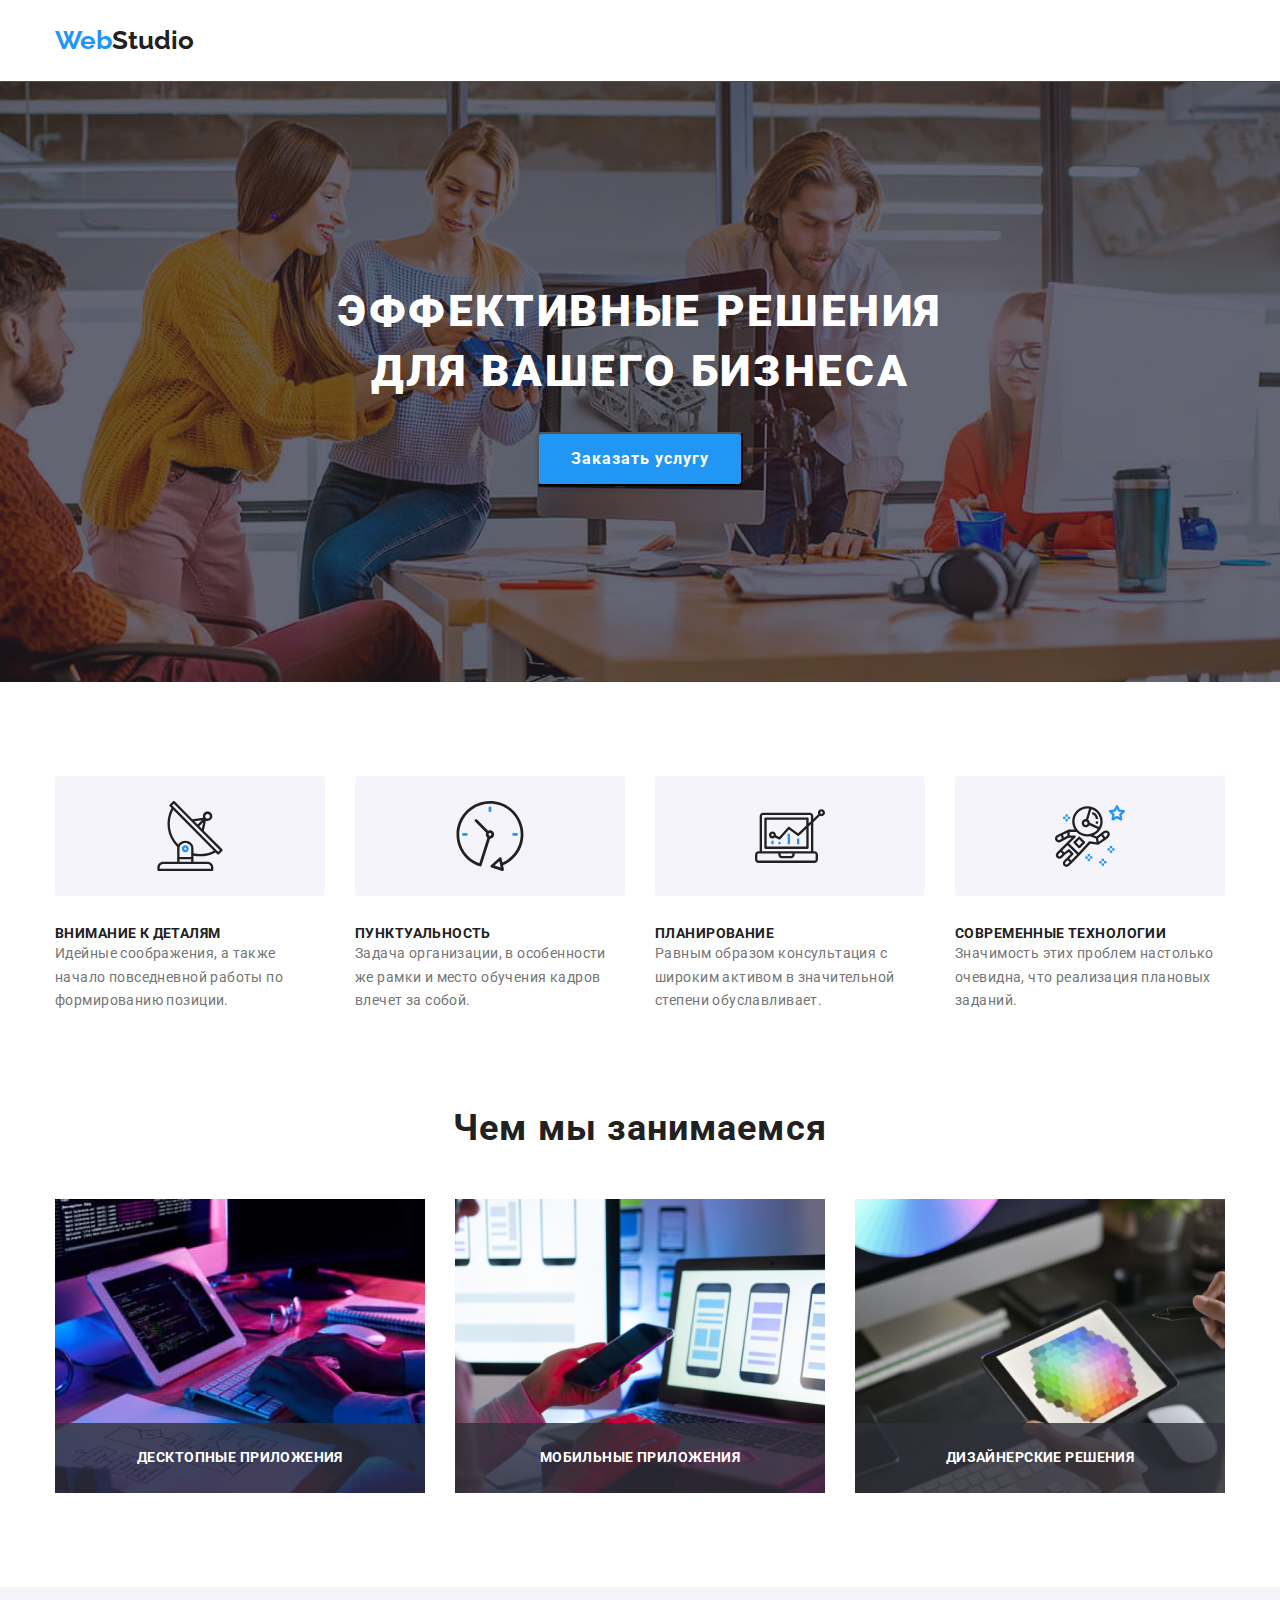
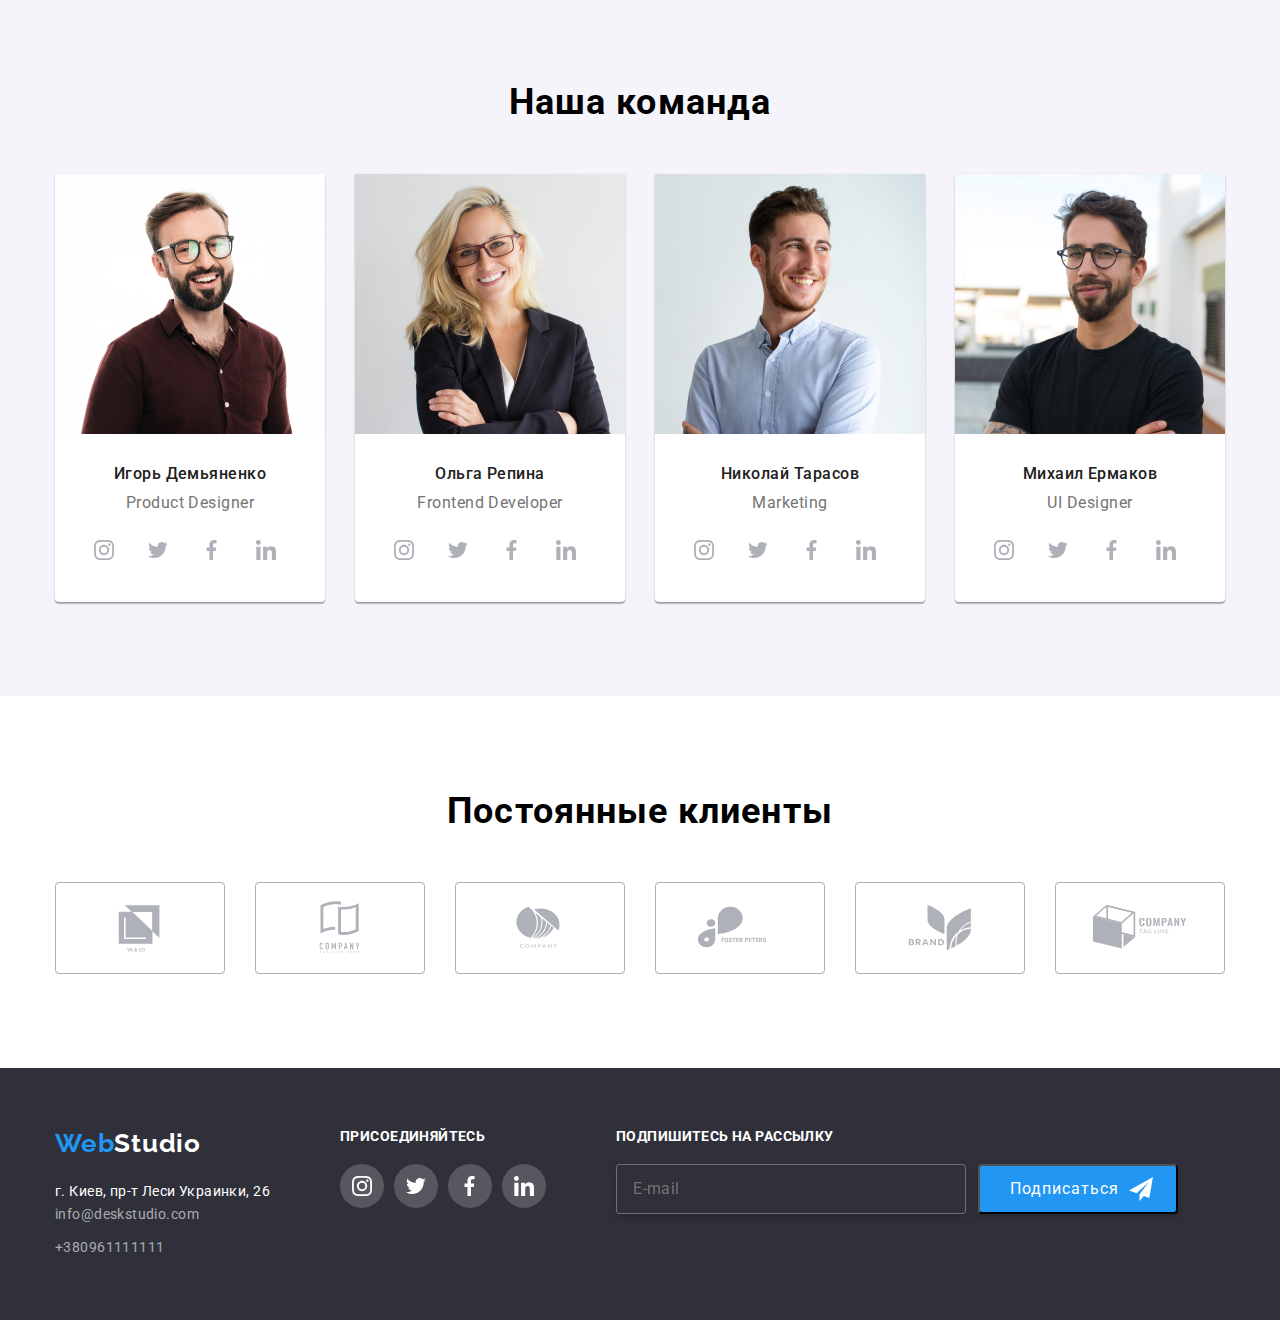
==== commit 2154d7ad: "26/01" ====
--- a/index.html
+++ b/index.html
@@ -15,47 +15,34 @@
 <body>
     <header class="header"> 
         <div class="page-header container">
-        <nav class="page-header__nav-bar">
-            <a class="page-header__logo" href="./index.html"><span class="page-header__web">Web</span>Studio</a>
+            <nav class="page-header__nav-bar">
+            <a class="page-header__logo" href="./index.html"><span class="page-header__web">Web</span>Studio</a></nav>
             <button type="button" 
-            class="header-button is-open" 
-            aria-expended="false" 
-            aria-controls="header-menu"
-            data-menu-button>
-                <svg width="40" height="40" aria-label="Переключатель мобильного меню">
-                    <use class="icon-cross" href="./imagescvg2/sprite3.svg#icon-close_40px"></use>
-                    <use class="icon-menu" href="./imagescvg2/sprite3.svg#icon-menu_40px"></use>
-                </svg>
+                class="header-button is-open" 
+                aria-expended="false" 
+                aria-controls="header-menu"
+                data-menu-button>
+                    <svg width="40" height="40" aria-label="Переключатель мобильного меню">
+                        <use class="icon-cross" href="./imagescvg2/sprite3.svg#icon-close_40px"></use>
+                        <use class="icon-menu" href="./imagescvg2/sprite3.svg#icon-menu_40px"></use>
+                    </svg>
             </button>
-        </nav>
             <div class="header-menu is-open" 
                 id="header-menu" 
                 data-menu>
-                <ul class="menu-nav__list">
-                    <li class="menu-nav"><a href="./index.html" class="menu-nav__link">Студия</a></li>
-                    <li class="menu-nav"><a href="./portfolio.html" class="menu-nav__link">Портфолио</a></li>
-                    <li class="menu-nav"><a href="./contact.html" class="menu-nav__link">Контакты</a></li>
+                <ul class="navigation">
+                    <li class="navigation__menu"><a href="./index.html" class="navigation__link navigation__link--accent">Студия</a></li>
+                    <li class="navigation__menu"><a href="./portfolio.html" class="navigation__link">Портфолио</a></li>
+                    <li class="navigation__menu"><a href="./contact.html" class="navigation__link">Контакты</a></li>
+                </ul>       
+            
+                <ul class="contact-header">
+                    <li class="contact-header__item"><a class="contact-header__mail" href="mailto:info@deskstudio.com">
+                    <svg class="contact-header__icon" width="16px" height="12px"><use href="./imagescvg/sprite.svg#mail"></use></svg>info@deskstudio.com</a></li>
+                    <li class="contact-header__item"><a class="contact-header__tel" href="tel:+380961111111">
+                    <svg class="contact-header__icon" width="10px" height="16px"><use href="./imagescvg/sprite.svg#smartphone"></use></svg>+380961111111</a></li>
                 </ul>
-                <ul class="menu-contact">
-                    <li class="menu-contact__item"><a class="contact-header__mail" href="mailto:info@deskstudio.com">
-                           info@deskstudio.com</a></li>
-                    <li class="menu-contact__item"><a class="contact-header__tel" href="tel:+380961111111">
-                            +380961111111</a></li>
-                </ul>
-            </div>
-            <ul class="navigation">
-                <li class="navigation__menu"><a href="./index.html" class="navigation__link navigation__link--accent">Студия</a></li>
-                <li class="navigation__menu"><a href="./portfolio.html" class="navigation__link">Портфолио</a></li>
-                <li class="navigation__menu"><a href="./contact.html" class="navigation__link">Контакты</a></li>
-            </ul>       
-        
-            <ul class="contact-header">
-                <li class="contact-header__item"><a class="contact-header__mail" href="mailto:info@deskstudio.com">
-                <svg class="contact-header__icon" width="16px" height="12px"><use href="./imagescvg/sprite.svg#mail"></use></svg>info@deskstudio.com</a></li>
-                <li class="contact-header__item"><a class="contact-header__tel" href="tel:+380961111111">
-                <svg class="contact-header__icon" width="10px" height="16px"><use href="./imagescvg/sprite.svg#smartphone"></use></svg>+380961111111</a></li>
-            </ul>
-            
+            </div>
         </div>
     </header>
     <main>
@@ -99,19 +86,25 @@
         <ul class="profail-title__list">
             <li class="profail-title__item">
                 <div class="service">
-                <img src="./images/photo1.jpg" alt="клавиатура" width="370">
+                    
+                <img srcset="./images/photo1.jpg 1x, ./images/photo1@2x.jpg 2x"
+                     src="./images/photo1.jpg" alt="клавиатура" width="370">
                 <div class="service-product"><h3 class="service-product__name">ДЕСКТОПНЫЕ ПРИЛОЖЕНИЯ</h3></div>
                 </div>
             </li>
             <li class="profail-title__item">
                 <div class="service">
-                <img src="./images/photo2.jpg" alt="смартфон" width="370">
+                    
+                <img srcset="./images/photo2.jpg 1x, ./images/photo2@2x.jpg 2x"
+                     src="./images/photo2.jpg" alt="смартфон" width="370">
                 <div class="service-product"> <h3 class="service-product__name">МОБИЛЬНЫЕ ПРИЛОЖЕНИЯ</h3></div>
                 </div>
             </li>
             <li class="profail-title__item">
                 <div class="service">
-                 <img src="./images/photo3.jpg" alt="планшет" width="370">
+                    
+                 <img srcset="./images/photo3.jpg 1x, ./images/photo3@2x.jpg 2x"
+                       src="./images/photo3.jpg" alt="планшет" width="370">
                 <div class="service-product"><h3 class="service-product__name">ДИЗАЙНЕРСКИЕ РЕШЕНИЯ</h3></div>
                 </div> 
             </li>
@@ -125,7 +118,15 @@
        <h2 class="team block-titles">Наша команда</h2>
        <ul class="team__list">
         <li class="team__member">
-            <img src="./images/photoigor.jpg" alt="Igor" width="270">
+            <img srcset="
+                ./images/photoigor270.jpg    270w,
+                ./images/photoigor270@2x.jpg 540w,
+                ./images/photoigor354.jpg    354w,
+                ./images/photoigor354@2x.jpg 708w,
+                ./images/photoigor450.jpg    450w,
+                ./images/photoigor270@2x.jpg 900w
+                " src="./images/photoigor270.jpg" alt="Igor"
+                sizes="(min-width: 1200px) 38vw, (min-width: 768px) 77vw, (min-width: 480px) 154vw, 100vw" />
             <div class="member-card">
             <h3 class="member-card__name">Игорь Демьяненко</h3>
             <p class="member-card__position">Product Designer</p>
@@ -162,7 +163,15 @@
             </div>
         </li>
         <li class="team__member">
-            <img src="./images/photoolga.jpg" alt="Olga" width="270">
+            <img srcset="
+                ./images/photoolga270.jpg    270w,
+                ./images/photoolga270@2x.jpg 540w,
+                ./images/photoolga354.jpg    354w,
+                ./images/photoolga354@2x.jpg 708w,
+                ./images/photoolga450.jpg    450w,
+                ./images/photoolga270@2x.jpg 900w
+                " src="./images/photoolga270.jpg" alt="Olga"
+                sizes="(min-width: 1200px) 38vw, (min-width: 768px) 77vw, (min-width: 480px) 154vw, 100vw" />
             <div class="member-card">
             <h3 class="member-card__name">Ольга Репина</h3>
             <p class="member-card__position">Frontend Developer</p>
@@ -199,7 +208,15 @@
             </div>
         </li>
         <li class="team__member">
-            <img src="./images/photonikolay.jpg" alt="Nikolay" width="270">
+            <img srcset="
+                            ./images/photonikolay270.jpg    270w,
+                            ./images/photonikolay270@2x.jpg 540w,
+                            ./images/photonikolay354.jpg    354w,
+                            ./images/photonikolay354@2x.jpg 708w,
+                            ./images/photonikolay450.jpg    450w,
+                            ./images/photonikolay270@2x.jpg 900w
+                            " src="./images/photonikolay270.jpg" alt="Nikolay"
+                sizes="(min-width: 1200px) 38vw, (min-width: 768px) 77vw, (min-width: 480px) 154vw, 100vw" />       
             <div class="member-card">
             <h3 class="member-card__name">Николай Тарасов</h3>
             <p class="member-card__position">Marketing</p>
@@ -236,7 +253,15 @@
             </div>
         </li>
         <li class="team__member">
-            <img src="./images/photomihail.jpg" alt="Mihail" width="270">
+            <img srcset="
+                ./images/photomihail270.jpg    270w,
+                ./images/photomihail270@2x.jpg 540w,
+                ./images/photomihail354.jpg    354w,
+                ./images/photomihail354@2x.jpg 708w,
+                ./images/photomihail450.jpg    450w,
+                ./images/photomihail270@2x.jpg 900w
+                " src="./images/photomihail270.jpg" alt="Mihail"
+                sizes="(min-width: 1200px) 38vw, (min-width: 768px) 77vw, (min-width: 480px) 154vw, 100vw" />
             <div class="member-card">
             <h3 class="member-card__name">Михаил Ермаков</h3>
             <p class="member-card__position">UI Designer</p>
--- a/css/main.min.css
+++ b/css/main.min.css
@@ -1 +1 @@
-.profail-title__item:not(:last-child){margin-right:30px}body{font-family:Roboto,sant-serif;--card-set-gup: 30px}ul{list-style:none;margin:0;padding:0}h1,h2,h3,h4,h5,h6,p{margin:0}html{-webkit-box-sizing:border-box;box-sizing:border-box}*,*::before,*::after{-webkit-box-sizing:inherit;box-sizing:inherit}.visually-hidden{position:absolute;clip:rect(0 0 0 0);width:1px;height:1px;margin:-1px}img{display:block;max-width:100%}.block-titles{margin-bottom:30px;color:var(--color);text-align:center;font-size:36px;line-height:1.17;letter-spacing:.03em}@media screen and (min-width: 1200px){.block-titles{margin-bottom:50px}}.container,.footer-container{width:1200px;padding:0 15px;margin:0,auto}@media screen and (min-width: 480px){.container,.footer-container{width:480px}}@media screen and (min-width: 768px){.container,.footer-container{width:768px}}@media screen and (min-width: 1200px){.container,.footer-container{width:1200px}}.header{border-bottom:1px solid green}@media screen and (min-width: 480px){.header{padding:15px 0}}@media screen and (min-width: 768px){.header{padding:25px 0}}.page-header{display:-webkit-box;display:-ms-flexbox;display:flex;-webkit-box-align:center;-ms-flex-align:center;align-items:center}.page-header{position:relative;max-width:1200px;padding:0 15px;margin:0 auto}.page-header__nav-bar{display:-webkit-box;display:-ms-flexbox;display:flex;-webkit-box-align:center;-ms-flex-align:center;align-items:center}.page-header__logo{-ms-flex-item-align:center;align-self:center;text-decoration:none;font-family:Raleway;font-style:normal;font-weight:bold;font-size:26px;line-height:1.19;color:#212121;-webkit-transition:color 250ms cubic-bezier(0.4, 0, 0.2, 1);transition:color 250ms cubic-bezier(0.4, 0, 0.2, 1)}.page-header__logo:hover{color:#2196f3}@media screen and (min-width: 480px){.page-header__logo{margin-right:284px}}@media screen and (min-width: 768px){.page-header__logo{margin-right:88px}}@media screen and (min-width: 1200px){.page-header__logo{margin-right:93px}}.page-header__web{color:#2196f3}.header-button{display:-webkit-inline-box;display:-ms-inline-flexbox;display:inline-flex;margin:0;padding:0;border:none;background-color:transparent;cursor:pointer}.header-button:hover,.header-button :focus{fill:#2196f3}@media screen and (min-width: 768px){.header-button{display:none}}.header-button .icon-menu{display:none}.header-button.is-open .icon-menu{display:block}.header-button.is-open .icon-cross{display:none}.header-menu{display:-webkit-box;display:-ms-flexbox;display:flex;-webkit-box-orient:vertical;-webkit-box-direction:normal;-ms-flex-direction:column;flex-direction:column;position:absolute;top:90%;left:0;width:100%;height:796px;background-color:#9acd32;padding-left:40px;padding-right:40px;text-align:center;font-size:20px}.header-menu.is-open{display:none}@media screen and (min-width: 768px){.header-menu{display:none}}@media screen and (min-width: 1200px){.header-menu{display:none}}.menu-nav{display:-webkit-box;display:-ms-flexbox;display:flex;text-align:start}.menu-nav__link{font-size:40px;font-weight:500;line-height:1.175;letter-spacing:.02em;color:#212121;text-decoration:none;margin-bottom:35px}.header-menu{display:-webkit-box;display:-ms-flexbox;display:flex;-webkit-box-orient:horizontal;-webkit-box-direction:normal;-ms-flex-direction:row;flex-direction:row}.navigation{display:-webkit-box;display:-ms-flexbox;display:flex;color:#212121;font-size:14px;font-weight:500;line-height:1.14;letter-spacing:.02em}.navigation__menu:not(:last-child){margin-right:50px}@media screen and (min-width: 480px){.navigation{display:none}}@media screen and (min-width: 768px){.navigation{display:-webkit-box;display:-ms-flexbox;display:flex;-webkit-box-align:center;-ms-flex-align:center;align-items:center}.navigation__menu:last-child{margin-right:60px}}.navigation__link{display:block;color:#212121;text-decoration:none;-webkit-transition:color 250ms cubic-bezier(0.4, 0, 0.2, 1);transition:color 250ms cubic-bezier(0.4, 0, 0.2, 1)}.navigation__link:hover{color:#2196f3}.navigation__link--accent{position:relative;margin-left:0;margin-top:0;padding-bottom:0}.navigation__link--accent:visited{color:#2196f3}.navigation__link--accent::after{content:"";position:absolute;display:block;top:100%;margin-top:29px;width:100%;height:4px;background:#2196f3;border-radius:2px}@media screen and (min-width: 768px){.navigation__link--accent::after{margin-top:34px}}@media screen and (min-width: 1200px){.navigation__link--accent::after{margin-top:29px}}.contact-header{display:-webkit-box;display:-ms-flexbox;display:flex}@media screen and (min-width: 480px){.contact-header{display:none}}@media screen and (min-width: 768px){.contact-header{-webkit-box-orient:vertical;-webkit-box-direction:normal;-ms-flex-direction:column;flex-direction:column;display:-webkit-box;display:-ms-flexbox;display:flex}}@media screen and (min-width: 1200px){.contact-header{-webkit-box-orient:horizontal;-webkit-box-direction:normal;-ms-flex-direction:row;flex-direction:row;margin-left:245px}}.contact-header__item{fill:#757575;color:#757575}.contact-header__item:not(:last-child){margin-right:50px}@media screen and (min-width: 768px){.contact-header__item:not(:last-child){margin-bottom:10px}}@media screen and (min-width: 1200px){.contact-header__item:not(:last-child){margin-bottom:0}}.contact-header__mail,.contact-header__tel{text-decoration:none}.contact-header__icon{margin-right:10px}.contact-header__mail,.contact-header__tel{color:#757575;font-size:14px;font-weight:500;line-height:1.14;letter-spacing:.02em;display:-webkit-box;display:-ms-flexbox;display:flex;-webkit-box-align:center;-ms-flex-align:center;align-items:center;fill:#757575;-webkit-transition:color 250ms cubic-bezier(0.4, 0, 0.2, 1),fill 250ms cubic-bezier(0.4, 0, 0.2, 1);transition:color 250ms cubic-bezier(0.4, 0, 0.2, 1),fill 250ms cubic-bezier(0.4, 0, 0.2, 1)}.contact-header__mail:hover,.contact-header__mail:focus,.contact-header__tel:hover,.contact-header__tel:focus{color:#2196f3;fill:#2196f3}.slogan{height:600px;max-width:1600px;margin-left:auto;margin-right:auto;background-image:-webkit-gradient(linear, left top, right top, from(rgba(47, 48, 58, 0.4)), to(rgba(47, 48, 58, 0.4))),url(../images/Img_hero_v_2.jpg);background-image:linear-gradient(to right, rgba(47, 48, 58, 0.4), rgba(47, 48, 58, 0.4)),url(../images/Img_hero_v_2.jpg);background-repeat:no-repeat;background-position:center;padding:200px 0;background-color:#2f303a}.slogan-site__text{color:#fff;margin:0 auto;margin-bottom:30px;font-family:Roboto;font-style:normal;font-size:44px;font-weight:900;line-height:1.36;letter-spacing:.06em;text-align:center;text-transform:uppercase}@media screen and (min-width: 480px){.slogan-site__text{font-size:26px;font-weight:900;line-height:1.61;letter-spacing:.06em;width:360px}}@media screen and (min-width: 1200px){.slogan-site__text{font-size:44px;font-weight:900;line-height:1.36;letter-spacing:.06em;width:696px}}.slogan-site__button{display:inline-block;margin-left:auto;margin-right:auto;cursor:pointer}button.slogan-site__button{padding:10px 32px;color:#fff;background-color:#2196f3;-webkit-box-shadow:0px 4px 4px rgba(0,0,0,.15);box-shadow:0px 4px 4px rgba(0,0,0,.15);border-radius:4px;font-family:Roboto;font-style:normal;font-size:16px;font-weight:bold;line-height:1.87;letter-spacing:.06em;display:-webkit-box;display:-ms-flexbox;display:flex;-webkit-box-align:center;-ms-flex-align:center;align-items:center;text-align:center}.benefits{padding-top:94px;margin-left:auto;margin-right:auto;-webkit-box-pack:center;-ms-flex-pack:center;justify-content:center}@media screen and (min-width: 480px){.benefits{padding-bottom:60px}}@media screen and (min-width: 1200px){.benefits{padding-bottom:0}}.benefits-topic__list{display:-webkit-box;display:-ms-flexbox;display:flex;-ms-flex-wrap:wrap;flex-wrap:wrap;margin-left:calc(-1 * var(--card-set-gup));margin-top:calc(-1 * var(--card-set-gup))}.benefits-topic__item{display:block;margin-left:var(--card-set-gup);margin-top:var(--card-set-gup)}@media screen and (min-width: 480px){.benefits-topic__item{width:450px}}@media screen and (min-width: 768px){.benefits-topic__item{-ms-flex-preferred-size:calc(100% / 2 - var(--card-set-gup));flex-basis:calc(100% / 2 - var(--card-set-gup));width:354px}}@media screen and (min-width: 1200px){.benefits-topic__item{-ms-flex-preferred-size:auto;flex-basis:auto;-webkit-box-orient:horizontal;-webkit-box-direction:normal;-ms-flex-direction:row;flex-direction:row;width:270px}}.benefits-topic__item::before{content:"";display:block;height:120px;background-color:#f5f4fa;border-radius:4px;background-repeat:no-repeat;background-position:center}.benefits-topic__item:nth-child(1)::before{background-image:url(../imagescvg/antenna1.svg)}.benefits-topic__item:nth-child(2)::before{background-image:url(../imagescvg/clock1.svg)}.benefits-topic__item:nth-child(3)::before{background-image:url(../imagescvg/diagram1.svg)}.benefits-topic__item:nth-child(4)::before{background-image:url(../imagescvg/astronaut1.svg)}.advantage{color:#212121;padding-top:30px;font-size:14px;line-height:1.14;letter-spacing:.03em;text-transform:uppercase}.advantage__text{color:#757575;font-size:14px;line-height:1.7;letter-spacing:.03em}.services{padding-top:94px;padding-bottom:94px}@media screen and (max-width: 767px){.services{display:none}}@media screen and (max-width: 1199px){.services{display:none}}.profail-title{margin-bottom:50px;color:#212121;text-align:center;font-size:36px;line-height:1.17;letter-spacing:.03em}.profail-title__list{display:-webkit-box;display:-ms-flexbox;display:flex}.service{position:relative}.service-product{position:absolute;bottom:0;display:-webkit-box;display:-ms-flexbox;display:flex;width:370px;height:70px;background:rgba(47,48,58,.8)}.service-product__name{color:#fff;font-size:14px;line-height:1.14;margin:auto;letter-spacing:.03em;text-transform:uppercase}.command{max-width:1600px;margin-left:auto;margin-right:auto;padding-bottom:94px;background-color:#f5f4fa;-webkit-box-pack:center;-ms-flex-pack:center;justify-content:center}@media screen and (min-width: 480px){.command{padding-top:60px}}@media screen and (min-width: 1200px){.command{padding-top:94px}}.team__list{display:-webkit-box;display:-ms-flexbox;display:flex;margin-left:calc(-1 * var(--card-set-gup));margin-top:calc(-1 * var(--card-set-gup))}@media screen and (min-width: 480px){.team__list{-webkit-box-orient:vertical;-webkit-box-direction:normal;-ms-flex-direction:column;flex-direction:column;-webkit-box-align:center;-ms-flex-align:center;align-items:center}}@media screen and (min-width: 768px){.team__list{-webkit-box-orient:horizontal;-webkit-box-direction:normal;-ms-flex-direction:row;flex-direction:row;-ms-flex-wrap:wrap;flex-wrap:wrap;-webkit-box-pack:space-evenly;-ms-flex-pack:space-evenly;justify-content:space-evenly}}@media screen and (min-width: 1200px){.team__list{-webkit-box-orient:horizontal;-webkit-box-direction:normal;-ms-flex-direction:row;flex-direction:row;-ms-flex-wrap:nowrap;flex-wrap:nowrap}}.team__member{-webkit-box-shadow:0px 1px 3px rgba(0,0,0,.12),0px 1px 1px rgba(0,0,0,.14),0px 2px 1px rgba(0,0,0,.2);box-shadow:0px 1px 3px rgba(0,0,0,.12),0px 1px 1px rgba(0,0,0,.14),0px 2px 1px rgba(0,0,0,.2);border-radius:0px 0px 4px 4px;background-color:#fff;margin-left:var(--card-set-gup);margin-top:var(--card-set-gup)}.member-card{padding:30px 0}.member-card__name{margin-bottom:10px;color:#212121;font-weight:500;font-size:16px;line-height:1.19;text-align:center;letter-spacing:.03em}.member-card__position{color:#757575;font-weight:normal;font-size:16px;line-height:1.19;text-align:center;letter-spacing:.03em}.member-card__social-icons{display:-webkit-box;display:-ms-flexbox;display:flex;-webkit-box-pack:center;-ms-flex-pack:center;justify-content:center;margin-top:16px}.member-card__social-icon{display:-webkit-box;display:-ms-flexbox;display:flex;-webkit-box-pack:center;-ms-flex-pack:center;justify-content:center;-webkit-box-align:center;-ms-flex-align:center;align-items:center;width:44px;height:44px;border-radius:50%;background-color:#fff}.member-card__social-icon:not(last-child){margin-right:10px}.member-card__social-icon:hover{background-color:#2196f3}.social-net{display:-webkit-box;display:-ms-flexbox;display:flex;-webkit-box-pack:center;-ms-flex-pack:center;justify-content:center;-webkit-box-align:center;-ms-flex-align:center;align-items:center;width:44px;height:44px;border-radius:50%;background-color:#fff;fill:#afb1b8;-webkit-transition:background-color 250ms cubic-bezier(0.4, 0, 0.2, 1),fill 250ms cubic-bezier(0.4, 0, 0.2, 1);transition:background-color 250ms cubic-bezier(0.4, 0, 0.2, 1),fill 250ms cubic-bezier(0.4, 0, 0.2, 1)}.social-net:hover,.social-net:focus{fill:#fff;background-color:#2196f3}.clients{max-width:1600px;margin-left:auto;margin-right:auto;padding-top:94px;padding-bottom:94px}.client-list__icons{display:-webkit-box;display:-ms-flexbox;display:flex;-ms-flex-wrap:wrap;flex-wrap:wrap;margin-left:calc(-1 * var(--card-set-gup));margin-top:calc(-1 * var(--card-set-gup))}.client-list__icon{margin-left:var(--card-set-gup);margin-top:var(--card-set-gup);height:92px}@media screen and (min-width: 480px){.client-list__icon{-ms-flex-preferred-size:calc(100% / 2 - var(--card-set-gup));flex-basis:calc(100% / 2 - var(--card-set-gup))}}@media screen and (min-width: 768px){.client-list__icon{-ms-flex-preferred-size:calc(100% / 3 - var(--card-set-gup));flex-basis:calc(100% / 3 - var(--card-set-gup))}}@media screen and (min-width: 1200px){.client-list__icon{-ms-flex-preferred-size:auto;flex-basis:auto;width:170px}}.client-logo{width:100%;height:100%;border:1px solid #afb1b8;border-radius:4px;display:-webkit-box;display:-ms-flexbox;display:flex;-webkit-box-pack:center;-ms-flex-pack:center;justify-content:center;-webkit-box-align:center;-ms-flex-align:center;align-items:center;fill:#afb1b8;-webkit-transition:border 250ms cubic-bezier(0.4, 0, 0.2, 1),fill 250ms cubic-bezier(0.4, 0, 0.2, 1);transition:border 250ms cubic-bezier(0.4, 0, 0.2, 1),fill 250ms cubic-bezier(0.4, 0, 0.2, 1)}.client-logo:hover,.client-logo:focus{fill:#2196f3;border-color:#2196f3}.all-btn{padding-top:94px;padding-bottom:94px}.btn-portfolio{display:-webkit-box;display:-ms-flexbox;display:flex;-ms-flex-wrap:wrap;flex-wrap:wrap;margin-bottom:50px;-webkit-box-pack:center;-ms-flex-pack:center;justify-content:center}.btn-portfolio__list{height:38px}.btn-portfolio__list:not(:last-child){margin-right:8px}.button-primery{color:#fff;background-color:#2196f3;font-family:Roboto;font-style:normal;font-weight:500;font-size:16px;line-height:1.625;text-align:center;letter-spacing:.03em;-webkit-box-shadow:0px 3px 1px rgba(0,0,0,.1),0px 1px 2px rgba(0,0,0,.08),0px 2px 2px rgba(0,0,0,.12);box-shadow:0px 3px 1px rgba(0,0,0,.1),0px 1px 2px rgba(0,0,0,.08),0px 2px 2px rgba(0,0,0,.12);border-radius:4px}.button-secondary{color:#212121;background-color:#f5f4fa;font-weight:500;font-size:16px;line-height:1.625;text-align:center;letter-spacing:.03em;border-radius:4px;-webkit-transition:background-color 250ms cubic-bezier(0.4, 0, 0.2, 1),color 250ms cubic-bezier(0.4, 0, 0.2, 1),-webkit-box-shadow 250ms cubic-bezier(0.4, 0, 0.2, 1);transition:background-color 250ms cubic-bezier(0.4, 0, 0.2, 1),color 250ms cubic-bezier(0.4, 0, 0.2, 1),-webkit-box-shadow 250ms cubic-bezier(0.4, 0, 0.2, 1);transition:background-color 250ms cubic-bezier(0.4, 0, 0.2, 1),color 250ms cubic-bezier(0.4, 0, 0.2, 1),box-shadow 250ms cubic-bezier(0.4, 0, 0.2, 1);transition:background-color 250ms cubic-bezier(0.4, 0, 0.2, 1),color 250ms cubic-bezier(0.4, 0, 0.2, 1),box-shadow 250ms cubic-bezier(0.4, 0, 0.2, 1),-webkit-box-shadow 250ms cubic-bezier(0.4, 0, 0.2, 1)}.button-secondary:hover,.button-secondary:focus{color:#fff;background-color:#2196f3;-webkit-box-shadow:0px 3px 1px rgba(0,0,0,.1),0px 1px 2px rgba(0,0,0,.08),0px 2px 2px rgba(0,0,0,.12);box-shadow:0px 3px 1px rgba(0,0,0,.1),0px 1px 2px rgba(0,0,0,.08),0px 2px 2px rgba(0,0,0,.12)}.button-primery,.button-secondary{padding-left:22px;padding-right:22px}.button,.button-primery,.button-secondary{cursor:pointer;border-color:transparent}.projects{padding:0;display:-webkit-box;display:-ms-flexbox;display:flex;-ms-flex-wrap:wrap;flex-wrap:wrap;margin-left:calc(-1 * var(--card-set-gup));margin-top:calc(-1 * var(--card-set-gup))}.projects>.projects__list{margin-left:var(--card-set-gup);margin-top:var(--card-set-gup)}@media screen and (min-width: 768px){.projects>.projects__list{-ms-flex-preferred-size:calc(100% / 2 - var(--card-set-gup));flex-basis:calc(100% / 2 - var(--card-set-gup))}}@media screen and (min-width: 1200px){.projects>.projects__list{-ms-flex-preferred-size:calc(100% / 3 - var(--card-set-gup));flex-basis:calc(100% / 3 - var(--card-set-gup))}}.projects__list *{background:#fff}.projects-icon{display:block;text-decoration:none;-webkit-transition:-webkit-box-shadow 250ms cubic-bezier(0.4, 0, 0.2, 1);transition:-webkit-box-shadow 250ms cubic-bezier(0.4, 0, 0.2, 1);transition:box-shadow 250ms cubic-bezier(0.4, 0, 0.2, 1);transition:box-shadow 250ms cubic-bezier(0.4, 0, 0.2, 1), -webkit-box-shadow 250ms cubic-bezier(0.4, 0, 0.2, 1)}.projects-icon:hover,.projects-icon:focus{-webkit-box-shadow:0px 1px 1px rgba(0,0,0,.12),0px 4px 4px rgba(0,0,0,.06),1px 4px 6px rgba(0,0,0,.16);box-shadow:0px 1px 1px rgba(0,0,0,.12),0px 4px 4px rgba(0,0,0,.06),1px 4px 6px rgba(0,0,0,.16);display:block}.projects-icon__box{padding:20px 24px;border:1px solid #eee;-webkit-box-sizing:border-box;box-sizing:border-box}.projects-icon__title{border:none;font-weight:bold;font-size:18px;line-height:2;color:#212121}.projects-icon__sorting{margin-top:4px;color:#757575;border:none;font-weight:normal;font-size:16px;line-height:1.875;letter-spacing:.03em}.projects-icon__images{position:relative;overflow:hidden}.projects-icon__images:hover .projects-icon__submenu,.projects-icon__images:focus .projects-icon__submenu{-webkit-transform:translateY(0);transform:translateY(0);opacity:1}.projects-icon__submenu{position:absolute;top:0;left:0;height:100%;width:100%;padding:63px 24px 63px 24px;margin:0;font-size:18px;line-height:1.55;letter-spacing:.03em;color:#fff;background-color:rgba(33,150,243,.9);-webkit-transform:translateY(100%);transform:translateY(100%);-webkit-transition:-webkit-transform 250ms cubic-bezier(0.4, 0, 0.2, 1);transition:-webkit-transform 250ms cubic-bezier(0.4, 0, 0.2, 1);transition:transform 250ms cubic-bezier(0.4, 0, 0.2, 1);transition:transform 250ms cubic-bezier(0.4, 0, 0.2, 1), -webkit-transform 250ms cubic-bezier(0.4, 0, 0.2, 1)}.page-footer{margin:0,auto;padding-top:60px;padding-bottom:60px;background-color:#2f303a;-webkit-box-pack:start;-ms-flex-pack:start;justify-content:start}.footer-container{display:-webkit-box;display:-ms-flexbox;display:flex}@media screen and (min-width: 480px){.footer-container{-webkit-box-orient:vertical;-webkit-box-direction:normal;-ms-flex-direction:column;flex-direction:column}}@media screen and (min-width: 1200px){.footer-container{-webkit-box-orient:horizontal;-webkit-box-direction:normal;-ms-flex-direction:row;flex-direction:row}}.page-footer__logo{display:block;margin-bottom:20px;color:#fff;text-decoration:none;font-family:Raleway;font-style:normal;font-weight:bold;font-size:26px;line-height:1.19;letter-spacing:.03em}@media screen and (min-width: 480px){.page-footer__logo{text-align:center}}@media screen and (min-width: 1200px){.page-footer__logo{text-align:start}}.page-footer__web{color:#2196f3}.page-footer__address{color:#fff;font-family:Roboto;font-style:normal;font-weight:normal;font-size:14px;line-height:1.74;letter-spacing:.03em}@media screen and (min-width: 480px){.page-footer__address{text-align:center}}@media screen and (min-width: 1200px){.page-footer__address{text-align:start}}.page-footer__contact{list-style:none}@media screen and (min-width: 480px){.page-footer__contact{margin-top:8px}}@media screen and (min-width: 1200px){.page-footer__contact{margin-top:0}}@media screen and (min-width: 480px){.page-footer__item{text-align:center}}@media screen and (min-width: 1200px){.page-footer__item{text-align:start}}.page-footer__item:not(:last-child){margin-bottom:9px}.page-footer__link{color:rgba(255,255,255,.6);text-decoration:none;font-size:14px;line-height:1.71;letter-spacing:.03em}@media screen and (min-width: 480px){.footer-socnet{margin-left:0;margin-top:60px}}@media screen and (min-width: 768px){.footer-socnet{margin-top:0}}@media screen and (min-width: 1200px){.footer-socnet{margin-left:70px;margin-top:0}}.propose{font-size:14px;line-height:16px;letter-spacing:.03em;text-transform:uppercase;color:#fff;font-weight:bold;font-size:14px;line-height:16px;letter-spacing:.03em;text-transform:uppercase;color:#fff}@media screen and (min-width: 480px){.propose{text-align:center}}@media screen and (min-width: 1200px){.propose{text-align:start}}.footer-socnet__icons{display:-webkit-box;display:-ms-flexbox;display:flex;width:100%;height:90px}@media screen and (min-width: 480px){.footer-socnet__icons{-webkit-box-pack:center;-ms-flex-pack:center;justify-content:center}}@media screen and (min-width: 1200px){.footer-socnet__icons{-webkit-box-pack:start;-ms-flex-pack:start;justify-content:start}}.footer-socnet__icon:nth-child(1){margin-left:0}.footer-socnet__icon{display:-webkit-box;display:-ms-flexbox;display:flex;-webkit-box-pack:center;-ms-flex-pack:center;justify-content:center;-webkit-box-align:center;-ms-flex-align:center;align-items:center;width:44px;height:44px;border-radius:50%;margin-top:20px;margin-left:10px;background:rgba(255,255,255,.1)}.social-net-footer{display:-webkit-box;display:-ms-flexbox;display:flex;-webkit-box-pack:center;-ms-flex-pack:center;justify-content:center;-webkit-box-align:center;-ms-flex-align:center;align-items:center;width:44px;height:44px;border-radius:50%;background:rgba(255,255,255,.1);fill:#fff;-webkit-transition:background-color 250ms cubic-bezier(0.4, 0, 0.2, 1);transition:background-color 250ms cubic-bezier(0.4, 0, 0.2, 1)}.social-net-footer:hover,.social-net-footer:focus{fill:#fff;background-color:#2196f3}@media screen and (min-width: 480px){.footer-mailing{margin-left:0;margin-top:60px}}@media screen and (min-width: 1200px){.footer-mailing{margin-left:70px;margin-top:0}}.footer-mailing__form{display:-webkit-box;display:-ms-flexbox;display:flex}@media screen and (min-width: 480px){.footer-mailing__form{-webkit-box-orient:vertical;-webkit-box-direction:normal;-ms-flex-direction:column;flex-direction:column;-webkit-box-align:center;-ms-flex-align:center;align-items:center;margin-top:20px}}@media screen and (min-width: 1200px){.footer-mailing__form{-webkit-box-orient:horizontal;-webkit-box-direction:normal;-ms-flex-direction:row;flex-direction:row}}.footer-mailing__form input{margin-right:12px;padding-left:16px;height:50px;font-size:16px;line-height:1.25;letter-spacing:.03em;background:#2f303a;border:1px solid rgba(255,255,255,.3);-webkit-box-sizing:border-box;box-sizing:border-box;-webkit-filter:drop-shadow(0px 4px 4px rgba(0, 0, 0, 0.15));filter:drop-shadow(0px 4px 4px rgba(0, 0, 0, 0.15));border-radius:4px}@media screen and (min-width: 480px){.footer-mailing__form input{width:100%}}@media screen and (min-width: 768px){.footer-mailing__form input{width:450px}}@media screen and (min-width: 1200px){.footer-mailing__form input{width:350px}}.footer-mailing__subscribe{position:relative;width:200px;height:50px;padding-left:30px;font-size:16px;line-height:1.875;text-align:start;letter-spacing:.06em;color:#fff;background:#2196f3;-webkit-box-shadow:0px 4px 4px rgba(0,0,0,.15);box-shadow:0px 4px 4px rgba(0,0,0,.15);border-radius:4px}@media screen and (min-width: 480px){.footer-mailing__subscribe{margin-top:20px}}@media screen and (min-width: 1200px){.footer-mailing__subscribe{margin-top:0}}.footer-mailing__svg{position:absolute;top:50%;margin-left:10px;-webkit-transform:translateY(-50%);transform:translateY(-50%);width:24px;height:24px}@media screen and (min-width: 768px){.footer-tablet{display:-webkit-box;display:-ms-flexbox;display:flex;-ms-flex-pack:distribute;justify-content:space-around}}.backdrop{position:fixed;top:0;left:0;width:100%;height:100%;background-color:rgba(0,0,0,.2);-webkit-transition:opacity 250ms cubic-bezier(0.4, 0, 0.2, 1),visibility 250ms cubic-bezier(0.4, 0, 0.2, 1);transition:opacity 250ms cubic-bezier(0.4, 0, 0.2, 1),visibility 250ms cubic-bezier(0.4, 0, 0.2, 1)}.backdrop.is-hidden{opacity:0;pointer-events:none;visibility:hidden}.modal{position:absolute;top:50%;left:50%;-webkit-transform:translate(-50%, -50%);transform:translate(-50%, -50%);padding:0 40px;padding-top:40px;padding-bottom:50px;background-color:#fff;-webkit-box-shadow:0px 1px 3px rgba(0,0,0,.12),0px 1px 1px rgba(0,0,0,.14),0px 2px 1px rgba(0,0,0,.2);box-shadow:0px 1px 3px rgba(0,0,0,.12),0px 1px 1px rgba(0,0,0,.14),0px 2px 1px rgba(0,0,0,.2);border-radius:4px}@media screen and (min-width: 480px){.modal{width:450px;height:609px}}@media screen and (min-width: 1200px){.modal{width:528px;height:581px}}.modal-close{position:absolute;top:8px;right:8px;padding:0;margin:0;-webkit-box-pack:center;-ms-flex-pack:center;justify-content:center;width:32px;height:32px;border-radius:50%;background:#fff;border:1px solid rgba(0,0,0,.1);cursor:pointer;-webkit-transition:.3s linear #212121;transition:.3s linear #212121;display:-webkit-box;display:-ms-flexbox;display:flex;-webkit-transition:250ms cubic-bezier(0.4, 0, 0.2, 1);transition:250ms cubic-bezier(0.4, 0, 0.2, 1)}.modal-close:focus,.modal-close:hover{color:#2196f3}.modal-close__button{width:30px;height:30px;fill:currentColor}.modal__title{margin-bottom:12px;font-size:20px;line-height:23px;text-align:center;letter-spacing:.03em;color:#212121}.form-field{position:relative;display:-webkit-box;display:-ms-flexbox;display:flex;-webkit-box-orient:vertical;-webkit-box-direction:normal;-ms-flex-direction:column;flex-direction:column;font-size:12px;line-height:1.16;letter-spacing:.01em;color:#757575;margin-bottom:10px}.form-field__input{margin-top:4px;text-indent:42px}.form-field label{margin-bottom:4px;font-size:12px;line-height:1.16;letter-spacing:.01em;color:#757575}.form-field input{height:40px;border:1px solid rgba(33,33,33,.2);-webkit-box-sizing:border-box;box-sizing:border-box;border-radius:4px;-webkit-transition:250ms cubic-bezier(0.4, 0, 0.2, 1);transition:250ms cubic-bezier(0.4, 0, 0.2, 1)}.form-field__icon{position:absolute;top:50%;left:15px;width:18px;height:18px;display:block;-webkit-box-pack:center;-ms-flex-pack:center;justify-content:center;-webkit-box-align:center;-ms-flex-align:center;align-items:center;fill:#212121;-webkit-transition:fill 250ms cubic-bezier(0.4, 0, 0.2, 1);transition:fill 250ms cubic-bezier(0.4, 0, 0.2, 1)}.form-field textarea{display:-webkit-box;display:-ms-flexbox;display:flex;padding:12px,16px;font-size:12px;line-height:1.16;letter-spacing:.01em;color:rgba(117,117,117,.5);border:1px solid rgba(33,33,33,.2);-webkit-box-sizing:border-box;box-sizing:border-box;border-radius:4px}.modal-form__massage{resize:none;color:rgba(117,117,117,.5);font-family:inherit;padding:12px 16px}.modal-checkbox{position:relative;display:-webkit-box;display:-ms-flexbox;display:flex;-webkit-box-align:center;-ms-flex-align:center;align-items:center;color:#757575}@media screen and (min-width: 480px){.modal-checkbox{font-size:12px;font-weight:normal;line-height:1.16;letter-spacing:.03em}}@media screen and (min-width: 768px){.modal-checkbox{font-size:12px;font-weight:normal;line-height:1.16;letter-spacing:.03em}}@media screen and (min-width: 1200px){.modal-checkbox{font-size:14px;font-weight:normal;line-height:1.74;letter-spacing:.03em}}.modal-checkbox__input{-webkit-appearance:none;-moz-appearance:none;appearance:none;position:absolute;width:1px;height:1px;margin:-1px;border:0px;padding:0px;clip:rect(0 0 0 0);overflow:hidden}.modal-checkbox__icon{display:inline-block;margin-right:8px;width:16px;height:15px;border:2px solid #212121;border-radius:4px;-webkit-transition:250ms cubic-bezier(0.4, 0, 0.2, 1);transition:250ms cubic-bezier(0.4, 0, 0.2, 1)}.modal-checkbox__contract{display:block;margin-left:4px;color:#2196f3}.modal-checkbox__input:checked+.modal-checkbox__icon{border-color:transparent;background-image:url(../imagescvg2/icon-check.svg);background-size:contain;background-origin:border-box}.modal-checkbox__input:focus+.modal-checkbox__icon{border-color:#2196f3}.form-field__input:focus{outline:1px solid #2196f3}.form-field__input:focus~.form-field__icon{fill:#2196f3}.modal-submit{display:block;margin-top:30px;margin-left:auto;margin-right:auto;width:200px;height:50px;font-size:16px;line-height:1.875;text-align:center;letter-spacing:.06em;color:#fff;cursor:pointer;background:#2196f3;-webkit-box-shadow:0px 4px 4px rgba(0,0,0,.15);box-shadow:0px 4px 4px rgba(0,0,0,.15);border-radius:4px;border:none}/*# sourceMappingURL=main.min.css.map */+.profail-title__item:not(:last-child){margin-right:30px}body{font-family:Roboto,sant-serif;--card-set-gup: 30px}ul{list-style:none;margin:0;padding:0}h1,h2,h3,h4,h5,h6,p{margin:0}html{-webkit-box-sizing:border-box;box-sizing:border-box}*,*::before,*::after{-webkit-box-sizing:inherit;box-sizing:inherit}.visually-hidden{position:absolute;clip:rect(0 0 0 0);width:1px;height:1px;margin:-1px}img{display:block;max-width:100%}.block-titles{margin-bottom:30px;color:var(--color);text-align:center;font-size:36px;line-height:1.17;letter-spacing:.03em}@media screen and (min-width: 1200px){.block-titles{margin-bottom:50px}}.container,.footer-container{width:1200px;padding:0 15px;margin:0 auto}@media screen and (min-width: 480px){.container,.footer-container{width:480px}}@media screen and (min-width: 768px){.container,.footer-container{width:768px}}@media screen and (min-width: 1200px){.container,.footer-container{width:1200px}}.header{border-bottom:1px solid green}@media screen and (min-width: 480px){.header{padding:15px 0}}@media screen and (min-width: 768px){.header{padding:25px 0}}.page-header{display:-webkit-box;display:-ms-flexbox;display:flex;-webkit-box-align:center;-ms-flex-align:center;align-items:center}.page-header{position:relative;max-width:1200px;padding:0 15px;margin:0 auto}.page-header__nav-bar{display:-webkit-box;display:-ms-flexbox;display:flex;-webkit-box-align:center;-ms-flex-align:center;align-items:center}.page-header__logo{-ms-flex-item-align:center;align-self:center;text-decoration:none;font-family:Raleway;font-style:normal;font-weight:bold;font-size:26px;line-height:1.19;color:#212121;-webkit-transition:color 250ms cubic-bezier(0.4, 0, 0.2, 1);transition:color 250ms cubic-bezier(0.4, 0, 0.2, 1)}.page-header__logo:hover{color:#2196f3}@media screen and (min-width: 480px){.page-header__logo{margin-right:284px}}@media screen and (min-width: 768px){.page-header__logo{margin-right:88px}}@media screen and (min-width: 1200px){.page-header__logo{margin-right:93px}}.page-header__web{color:#2196f3}.header-button{display:-webkit-inline-box;display:-ms-inline-flexbox;display:inline-flex;margin:0;padding:0;border:none;background-color:transparent;cursor:pointer}.header-button:hover,.header-button :focus{fill:#2196f3}@media screen and (min-width: 768px){.header-button{display:none}}.header-button .icon-menu{display:none}.header-button.is-open .icon-menu{display:block}.header-button.is-open .icon-cross{display:none}.header-menu{position:absolute;top:90%;left:0;width:100%;height:796px;background-color:#9acd32;padding-left:40px;padding-right:40px;font-size:20px}@media screen and (max-width: 767px){.header-menu{display:none}}@media screen and (min-width: 768px){.header-menu{display:block}}.header-menu.is-open{display:none}.header-menu{display:-webkit-box;display:-ms-flexbox;display:flex;-webkit-box-orient:horizontal;-webkit-box-direction:normal;-ms-flex-direction:row;flex-direction:row}.navigation{display:-webkit-box;display:-ms-flexbox;display:flex;color:#212121;font-size:14px;font-weight:500;line-height:1.14;letter-spacing:.02em}.navigation__menu:not(:last-child){margin-right:50px}@media screen and (min-width: 768px){.navigation{display:-webkit-box;display:-ms-flexbox;display:flex;-webkit-box-align:center;-ms-flex-align:center;align-items:center}.navigation__menu:last-child{margin-right:60px}}.navigation__link{display:block;color:#212121;text-decoration:none;-webkit-transition:color 250ms cubic-bezier(0.4, 0, 0.2, 1);transition:color 250ms cubic-bezier(0.4, 0, 0.2, 1)}.navigation__link:hover{color:#2196f3}.navigation__link--accent{position:relative;margin-left:0;margin-top:0;padding-bottom:0}.navigation__link--accent:visited{color:#2196f3}.navigation__link--accent::after{content:"";position:absolute;display:block;top:100%;margin-top:29px;width:100%;height:4px;background:#2196f3;border-radius:2px}@media screen and (min-width: 768px){.navigation__link--accent::after{margin-top:34px}}@media screen and (min-width: 1200px){.navigation__link--accent::after{margin-top:29px}}.contact-header{display:-webkit-box;display:-ms-flexbox;display:flex}@media screen and (min-width: 768px){.contact-header{-webkit-box-orient:vertical;-webkit-box-direction:normal;-ms-flex-direction:column;flex-direction:column;display:-webkit-box;display:-ms-flexbox;display:flex}}@media screen and (min-width: 1200px){.contact-header{-webkit-box-orient:horizontal;-webkit-box-direction:normal;-ms-flex-direction:row;flex-direction:row;margin-left:245px}}.contact-header__item{fill:#757575;color:#757575}.contact-header__item:not(:last-child){margin-right:50px}@media screen and (min-width: 768px){.contact-header__item:not(:last-child){margin-bottom:10px}}@media screen and (min-width: 1200px){.contact-header__item:not(:last-child){margin-bottom:0}}.contact-header__mail,.contact-header__tel{text-decoration:none}.contact-header__icon{margin-right:10px}.contact-header__mail,.contact-header__tel{color:#757575;font-size:14px;font-weight:500;line-height:1.14;letter-spacing:.02em;display:-webkit-box;display:-ms-flexbox;display:flex;-webkit-box-align:center;-ms-flex-align:center;align-items:center;fill:#757575;-webkit-transition:color 250ms cubic-bezier(0.4, 0, 0.2, 1),fill 250ms cubic-bezier(0.4, 0, 0.2, 1);transition:color 250ms cubic-bezier(0.4, 0, 0.2, 1),fill 250ms cubic-bezier(0.4, 0, 0.2, 1)}.contact-header__mail:hover,.contact-header__mail:focus,.contact-header__tel:hover,.contact-header__tel:focus{color:#2196f3;fill:#2196f3}.slogan{height:600px;max-width:1600px;margin-left:auto;margin-right:auto;background-image:-webkit-gradient(linear, left top, right top, from(rgba(47, 48, 58, 0.4)), to(rgba(47, 48, 58, 0.4))),url(../images/Img_hero_v_2.jpg);background-image:linear-gradient(to right, rgba(47, 48, 58, 0.4), rgba(47, 48, 58, 0.4)),url(../images/Img_hero_v_2.jpg);background-repeat:no-repeat;background-position:center;padding:200px 0;background-color:#2f303a}.slogan-site__text{color:#fff;margin:0 auto;margin-bottom:30px;font-family:Roboto;font-style:normal;font-size:44px;font-weight:900;line-height:1.36;letter-spacing:.06em;text-align:center;text-transform:uppercase}@media screen and (min-width: 480px){.slogan-site__text{font-size:26px;font-weight:900;line-height:1.61;letter-spacing:.06em;width:360px}}@media screen and (min-width: 1200px){.slogan-site__text{font-size:44px;font-weight:900;line-height:1.36;letter-spacing:.06em;width:696px}}.slogan-site__button{display:inline-block;margin-left:auto;margin-right:auto;cursor:pointer}button.slogan-site__button{padding:10px 32px;color:#fff;background-color:#2196f3;-webkit-box-shadow:0px 4px 4px rgba(0,0,0,.15);box-shadow:0px 4px 4px rgba(0,0,0,.15);border-radius:4px;font-family:Roboto;font-style:normal;font-size:16px;font-weight:bold;line-height:1.87;letter-spacing:.06em;display:-webkit-box;display:-ms-flexbox;display:flex;-webkit-box-align:center;-ms-flex-align:center;align-items:center;text-align:center}.benefits{padding-top:94px;margin-left:auto;margin-right:auto;-webkit-box-pack:center;-ms-flex-pack:center;justify-content:center}@media screen and (min-width: 480px){.benefits{padding-bottom:60px}}@media screen and (min-width: 1200px){.benefits{padding-bottom:0}}.benefits-topic__list{display:-webkit-box;display:-ms-flexbox;display:flex;-ms-flex-wrap:wrap;flex-wrap:wrap;margin-left:calc(-1 * var(--card-set-gup));margin-top:calc(-1 * var(--card-set-gup))}.benefits-topic__item{display:block;margin-left:var(--card-set-gup);margin-top:var(--card-set-gup)}@media screen and (min-width: 480px){.benefits-topic__item{width:450px}}@media screen and (min-width: 768px){.benefits-topic__item{-ms-flex-preferred-size:calc(100% / 2 - var(--card-set-gup));flex-basis:calc(100% / 2 - var(--card-set-gup));width:354px}}@media screen and (min-width: 1200px){.benefits-topic__item{-ms-flex-preferred-size:auto;flex-basis:auto;-webkit-box-orient:horizontal;-webkit-box-direction:normal;-ms-flex-direction:row;flex-direction:row;width:270px}}.benefits-topic__item::before{content:"";display:block;height:120px;background-color:#f5f4fa;border-radius:4px;background-repeat:no-repeat;background-position:center}.benefits-topic__item:nth-child(1)::before{background-image:url(../imagescvg/antenna1.svg)}.benefits-topic__item:nth-child(2)::before{background-image:url(../imagescvg/clock1.svg)}.benefits-topic__item:nth-child(3)::before{background-image:url(../imagescvg/diagram1.svg)}.benefits-topic__item:nth-child(4)::before{background-image:url(../imagescvg/astronaut1.svg)}.advantage{color:#212121;padding-top:30px;font-size:14px;line-height:1.14;letter-spacing:.03em;text-transform:uppercase}.advantage__text{color:#757575;font-size:14px;line-height:1.7;letter-spacing:.03em}.services{padding-top:94px;padding-bottom:94px}@media screen and (max-width: 767px){.services{display:none}}@media screen and (max-width: 1199px){.services{display:none}}.profail{max-width:1200px;padding:0 15px;margin:0 auto}.profail-title{margin-bottom:50px;color:#212121;text-align:center;font-size:36px;line-height:1.17;letter-spacing:.03em}.profail-title__list{display:-webkit-box;display:-ms-flexbox;display:flex}.service{position:relative}.service-product{position:absolute;bottom:0;display:-webkit-box;display:-ms-flexbox;display:flex;width:370px;height:70px;background:rgba(47,48,58,.8)}.service-product__name{color:#fff;font-size:14px;line-height:1.14;margin:auto;letter-spacing:.03em;text-transform:uppercase}.command{max-width:1600px;margin-left:auto;margin-right:auto;padding-bottom:94px;background-color:#f5f4fa;-webkit-box-pack:center;-ms-flex-pack:center;justify-content:center}@media screen and (min-width: 480px){.command{padding-top:60px}}@media screen and (min-width: 1200px){.command{padding-top:94px}}.team__list{display:-webkit-box;display:-ms-flexbox;display:flex;margin-left:calc(-1 * var(--card-set-gup));margin-top:calc(-1 * var(--card-set-gup))}@media screen and (min-width: 480px){.team__list{-webkit-box-orient:vertical;-webkit-box-direction:normal;-ms-flex-direction:column;flex-direction:column;-webkit-box-align:center;-ms-flex-align:center;align-items:center}}@media screen and (min-width: 768px){.team__list{-webkit-box-orient:horizontal;-webkit-box-direction:normal;-ms-flex-direction:row;flex-direction:row;-ms-flex-wrap:wrap;flex-wrap:wrap;-webkit-box-pack:space-evenly;-ms-flex-pack:space-evenly;justify-content:space-evenly}}@media screen and (min-width: 1200px){.team__list{-webkit-box-orient:horizontal;-webkit-box-direction:normal;-ms-flex-direction:row;flex-direction:row;-ms-flex-wrap:nowrap;flex-wrap:nowrap}}.team__member{-webkit-box-shadow:0px 1px 3px rgba(0,0,0,.12),0px 1px 1px rgba(0,0,0,.14),0px 2px 1px rgba(0,0,0,.2);box-shadow:0px 1px 3px rgba(0,0,0,.12),0px 1px 1px rgba(0,0,0,.14),0px 2px 1px rgba(0,0,0,.2);border-radius:0px 0px 4px 4px;background-color:#fff;margin-left:var(--card-set-gup);margin-top:var(--card-set-gup)}@media screen and (min-width: 768px){.team__member{-ms-flex-preferred-size:calc((100% - 2 * var(--card-set-gup)) / 2);flex-basis:calc((100% - 2 * var(--card-set-gup)) / 2);margin-right:0}}.member-card{padding:30px 0}.member-card__name{margin-bottom:10px;color:#212121;font-weight:500;font-size:16px;line-height:1.19;text-align:center;letter-spacing:.03em}.member-card__position{color:#757575;font-weight:normal;font-size:16px;line-height:1.19;text-align:center;letter-spacing:.03em}.member-card__social-icons{display:-webkit-box;display:-ms-flexbox;display:flex;-webkit-box-pack:center;-ms-flex-pack:center;justify-content:center;margin-top:16px}.member-card__social-icon{display:-webkit-box;display:-ms-flexbox;display:flex;-webkit-box-pack:center;-ms-flex-pack:center;justify-content:center;-webkit-box-align:center;-ms-flex-align:center;align-items:center;width:44px;height:44px;border-radius:50%;background-color:#fff}.member-card__social-icon:not(last-child){margin-right:10px}.member-card__social-icon:hover{background-color:#2196f3}.social-net{display:-webkit-box;display:-ms-flexbox;display:flex;-webkit-box-pack:center;-ms-flex-pack:center;justify-content:center;-webkit-box-align:center;-ms-flex-align:center;align-items:center;width:44px;height:44px;border-radius:50%;background-color:#fff;fill:#afb1b8;-webkit-transition:background-color 250ms cubic-bezier(0.4, 0, 0.2, 1),fill 250ms cubic-bezier(0.4, 0, 0.2, 1);transition:background-color 250ms cubic-bezier(0.4, 0, 0.2, 1),fill 250ms cubic-bezier(0.4, 0, 0.2, 1)}.social-net:hover,.social-net:focus{fill:#fff;background-color:#2196f3}.clients{max-width:1600px;margin-left:auto;margin-right:auto;padding-top:94px;padding-bottom:94px}.client-list__icons{display:-webkit-box;display:-ms-flexbox;display:flex;-ms-flex-wrap:wrap;flex-wrap:wrap;margin-left:calc(-1 * var(--card-set-gup));margin-top:calc(-1 * var(--card-set-gup))}.client-list__icon{margin-left:var(--card-set-gup);margin-top:var(--card-set-gup);height:92px}@media screen and (min-width: 480px){.client-list__icon{-ms-flex-preferred-size:calc(100% / 2 - var(--card-set-gup));flex-basis:calc(100% / 2 - var(--card-set-gup))}}@media screen and (min-width: 768px){.client-list__icon{-ms-flex-preferred-size:calc(100% / 3 - var(--card-set-gup));flex-basis:calc(100% / 3 - var(--card-set-gup))}}@media screen and (min-width: 1200px){.client-list__icon{-ms-flex-preferred-size:auto;flex-basis:auto;width:170px}}.client-logo{width:100%;height:100%;border:1px solid #afb1b8;border-radius:4px;display:-webkit-box;display:-ms-flexbox;display:flex;-webkit-box-pack:center;-ms-flex-pack:center;justify-content:center;-webkit-box-align:center;-ms-flex-align:center;align-items:center;fill:#afb1b8;-webkit-transition:border 250ms cubic-bezier(0.4, 0, 0.2, 1),fill 250ms cubic-bezier(0.4, 0, 0.2, 1);transition:border 250ms cubic-bezier(0.4, 0, 0.2, 1),fill 250ms cubic-bezier(0.4, 0, 0.2, 1)}.client-logo:hover,.client-logo:focus{fill:#2196f3;border-color:#2196f3}.all-btn{padding-top:94px;padding-bottom:94px}.btn-portfolio{display:-webkit-box;display:-ms-flexbox;display:flex;-ms-flex-wrap:wrap;flex-wrap:wrap;margin-bottom:50px;-webkit-box-pack:center;-ms-flex-pack:center;justify-content:center}.btn-portfolio__list{height:38px}.btn-portfolio__list:not(:last-child){margin-right:8px}.button-primery{color:#fff;background-color:#2196f3;font-family:Roboto;font-style:normal;font-weight:500;font-size:16px;line-height:1.625;text-align:center;letter-spacing:.03em;-webkit-box-shadow:0px 3px 1px rgba(0,0,0,.1),0px 1px 2px rgba(0,0,0,.08),0px 2px 2px rgba(0,0,0,.12);box-shadow:0px 3px 1px rgba(0,0,0,.1),0px 1px 2px rgba(0,0,0,.08),0px 2px 2px rgba(0,0,0,.12);border-radius:4px}.button-secondary{color:#212121;background-color:#f5f4fa;font-weight:500;font-size:16px;line-height:1.625;text-align:center;letter-spacing:.03em;border-radius:4px;-webkit-transition:background-color 250ms cubic-bezier(0.4, 0, 0.2, 1),color 250ms cubic-bezier(0.4, 0, 0.2, 1),-webkit-box-shadow 250ms cubic-bezier(0.4, 0, 0.2, 1);transition:background-color 250ms cubic-bezier(0.4, 0, 0.2, 1),color 250ms cubic-bezier(0.4, 0, 0.2, 1),-webkit-box-shadow 250ms cubic-bezier(0.4, 0, 0.2, 1);transition:background-color 250ms cubic-bezier(0.4, 0, 0.2, 1),color 250ms cubic-bezier(0.4, 0, 0.2, 1),box-shadow 250ms cubic-bezier(0.4, 0, 0.2, 1);transition:background-color 250ms cubic-bezier(0.4, 0, 0.2, 1),color 250ms cubic-bezier(0.4, 0, 0.2, 1),box-shadow 250ms cubic-bezier(0.4, 0, 0.2, 1),-webkit-box-shadow 250ms cubic-bezier(0.4, 0, 0.2, 1)}.button-secondary:hover,.button-secondary:focus{color:#fff;background-color:#2196f3;-webkit-box-shadow:0px 3px 1px rgba(0,0,0,.1),0px 1px 2px rgba(0,0,0,.08),0px 2px 2px rgba(0,0,0,.12);box-shadow:0px 3px 1px rgba(0,0,0,.1),0px 1px 2px rgba(0,0,0,.08),0px 2px 2px rgba(0,0,0,.12)}.button-primery,.button-secondary{padding-left:22px;padding-right:22px}.button,.button-primery,.button-secondary{cursor:pointer;border-color:transparent}.projects{padding:0;display:-webkit-box;display:-ms-flexbox;display:flex;-ms-flex-wrap:wrap;flex-wrap:wrap;margin-left:calc(-1 * var(--card-set-gup));margin-top:calc(-1 * var(--card-set-gup))}.projects>.projects__list{margin-left:var(--card-set-gup);margin-top:var(--card-set-gup)}@media screen and (min-width: 768px){.projects>.projects__list{-ms-flex-preferred-size:calc(100% / 2 - var(--card-set-gup));flex-basis:calc(100% / 2 - var(--card-set-gup))}}@media screen and (min-width: 1200px){.projects>.projects__list{-ms-flex-preferred-size:calc(100% / 3 - var(--card-set-gup));flex-basis:calc(100% / 3 - var(--card-set-gup))}}.projects__list *{background:#fff}.projects-icon{display:block;text-decoration:none;-webkit-transition:-webkit-box-shadow 250ms cubic-bezier(0.4, 0, 0.2, 1);transition:-webkit-box-shadow 250ms cubic-bezier(0.4, 0, 0.2, 1);transition:box-shadow 250ms cubic-bezier(0.4, 0, 0.2, 1);transition:box-shadow 250ms cubic-bezier(0.4, 0, 0.2, 1), -webkit-box-shadow 250ms cubic-bezier(0.4, 0, 0.2, 1)}.projects-icon:hover,.projects-icon:focus{-webkit-box-shadow:0px 1px 1px rgba(0,0,0,.12),0px 4px 4px rgba(0,0,0,.06),1px 4px 6px rgba(0,0,0,.16);box-shadow:0px 1px 1px rgba(0,0,0,.12),0px 4px 4px rgba(0,0,0,.06),1px 4px 6px rgba(0,0,0,.16);display:block}.projects-icon__box{padding:20px 24px;border:1px solid #eee;-webkit-box-sizing:border-box;box-sizing:border-box}.projects-icon__title{border:none;font-weight:bold;font-size:18px;line-height:2;color:#212121}.projects-icon__sorting{margin-top:4px;color:#757575;border:none;font-weight:normal;font-size:16px;line-height:1.875;letter-spacing:.03em}.projects-icon__images{position:relative;overflow:hidden}.projects-icon__images:hover .projects-icon__submenu,.projects-icon__images:focus .projects-icon__submenu{-webkit-transform:translateY(0);transform:translateY(0);opacity:1}.projects-icon__submenu{position:absolute;top:0;left:0;height:100%;width:100%;padding:63px 24px 63px 24px;margin:0;font-size:18px;line-height:1.55;letter-spacing:.03em;color:#fff;background-color:rgba(33,150,243,.9);-webkit-transform:translateY(100%);transform:translateY(100%);-webkit-transition:-webkit-transform 250ms cubic-bezier(0.4, 0, 0.2, 1);transition:-webkit-transform 250ms cubic-bezier(0.4, 0, 0.2, 1);transition:transform 250ms cubic-bezier(0.4, 0, 0.2, 1);transition:transform 250ms cubic-bezier(0.4, 0, 0.2, 1), -webkit-transform 250ms cubic-bezier(0.4, 0, 0.2, 1)}.page-footer{margin:0,auto;padding-top:60px;padding-bottom:60px;background-color:#2f303a;-webkit-box-pack:start;-ms-flex-pack:start;justify-content:start}.footer-container{display:-webkit-box;display:-ms-flexbox;display:flex}@media screen and (min-width: 480px){.footer-container{-webkit-box-orient:vertical;-webkit-box-direction:normal;-ms-flex-direction:column;flex-direction:column}}@media screen and (min-width: 1200px){.footer-container{-webkit-box-orient:horizontal;-webkit-box-direction:normal;-ms-flex-direction:row;flex-direction:row}}.page-footer__logo{display:block;margin-bottom:20px;color:#fff;text-decoration:none;font-family:Raleway;font-style:normal;font-weight:bold;font-size:26px;line-height:1.19;letter-spacing:.03em}@media screen and (min-width: 480px){.page-footer__logo{text-align:center}}@media screen and (min-width: 1200px){.page-footer__logo{text-align:start}}.page-footer__web{color:#2196f3}.page-footer__address{color:#fff;font-family:Roboto;font-style:normal;font-weight:normal;font-size:14px;line-height:1.74;letter-spacing:.03em}@media screen and (min-width: 480px){.page-footer__address{text-align:center}}@media screen and (min-width: 1200px){.page-footer__address{text-align:start}}.page-footer__contact{list-style:none}@media screen and (min-width: 480px){.page-footer__contact{margin-top:8px}}@media screen and (min-width: 1200px){.page-footer__contact{margin-top:0}}@media screen and (min-width: 480px){.page-footer__item{text-align:center}}@media screen and (min-width: 1200px){.page-footer__item{text-align:start}}.page-footer__item:not(:last-child){margin-bottom:9px}.page-footer__link{color:rgba(255,255,255,.6);text-decoration:none;font-size:14px;line-height:1.71;letter-spacing:.03em}@media screen and (min-width: 480px){.footer-socnet{margin-left:0;margin-top:60px}}@media screen and (min-width: 768px){.footer-socnet{margin-top:0}}@media screen and (min-width: 1200px){.footer-socnet{margin-left:70px;margin-top:0}}.propose{font-size:14px;line-height:16px;letter-spacing:.03em;text-transform:uppercase;color:#fff;font-weight:bold;font-size:14px;line-height:16px;letter-spacing:.03em;text-transform:uppercase;color:#fff}@media screen and (min-width: 480px){.propose{text-align:center}}@media screen and (min-width: 1200px){.propose{text-align:start}}.footer-socnet__icons{display:-webkit-box;display:-ms-flexbox;display:flex;width:100%;height:90px}@media screen and (min-width: 480px){.footer-socnet__icons{-webkit-box-pack:center;-ms-flex-pack:center;justify-content:center}}@media screen and (min-width: 1200px){.footer-socnet__icons{-webkit-box-pack:start;-ms-flex-pack:start;justify-content:start}}.footer-socnet__icon:nth-child(1){margin-left:0}.footer-socnet__icon{display:-webkit-box;display:-ms-flexbox;display:flex;-webkit-box-pack:center;-ms-flex-pack:center;justify-content:center;-webkit-box-align:center;-ms-flex-align:center;align-items:center;width:44px;height:44px;border-radius:50%;margin-top:20px;margin-left:10px;background:rgba(255,255,255,.1)}.social-net-footer{display:-webkit-box;display:-ms-flexbox;display:flex;-webkit-box-pack:center;-ms-flex-pack:center;justify-content:center;-webkit-box-align:center;-ms-flex-align:center;align-items:center;width:44px;height:44px;border-radius:50%;background:rgba(255,255,255,.1);fill:#fff;-webkit-transition:background-color 250ms cubic-bezier(0.4, 0, 0.2, 1);transition:background-color 250ms cubic-bezier(0.4, 0, 0.2, 1)}.social-net-footer:hover,.social-net-footer:focus{fill:#fff;background-color:#2196f3}@media screen and (min-width: 480px){.footer-mailing{margin-left:0;margin-top:60px}}@media screen and (min-width: 1200px){.footer-mailing{margin-left:70px;margin-top:0}}.footer-mailing__form{display:-webkit-box;display:-ms-flexbox;display:flex}@media screen and (min-width: 480px){.footer-mailing__form{-webkit-box-orient:vertical;-webkit-box-direction:normal;-ms-flex-direction:column;flex-direction:column;-webkit-box-align:center;-ms-flex-align:center;align-items:center;margin-top:20px}}@media screen and (min-width: 1200px){.footer-mailing__form{-webkit-box-orient:horizontal;-webkit-box-direction:normal;-ms-flex-direction:row;flex-direction:row}}.footer-mailing__form input{margin-right:12px;padding-left:16px;height:50px;font-size:16px;line-height:1.25;letter-spacing:.03em;background:#2f303a;border:1px solid rgba(255,255,255,.3);-webkit-box-sizing:border-box;box-sizing:border-box;-webkit-filter:drop-shadow(0px 4px 4px rgba(0, 0, 0, 0.15));filter:drop-shadow(0px 4px 4px rgba(0, 0, 0, 0.15));border-radius:4px}@media screen and (min-width: 480px){.footer-mailing__form input{width:100%}}@media screen and (min-width: 768px){.footer-mailing__form input{width:450px}}@media screen and (min-width: 1200px){.footer-mailing__form input{width:350px}}.footer-mailing__subscribe{position:relative;width:200px;height:50px;padding-left:30px;font-size:16px;line-height:1.875;text-align:start;letter-spacing:.06em;color:#fff;background:#2196f3;-webkit-box-shadow:0px 4px 4px rgba(0,0,0,.15);box-shadow:0px 4px 4px rgba(0,0,0,.15);border-radius:4px}@media screen and (min-width: 480px){.footer-mailing__subscribe{margin-top:20px}}@media screen and (min-width: 1200px){.footer-mailing__subscribe{margin-top:0}}.footer-mailing__svg{position:absolute;top:50%;margin-left:10px;-webkit-transform:translateY(-50%);transform:translateY(-50%);width:24px;height:24px}@media screen and (min-width: 768px){.footer-tablet{display:-webkit-box;display:-ms-flexbox;display:flex;-ms-flex-pack:distribute;justify-content:space-around}}.backdrop{position:fixed;top:0;left:0;width:100%;height:100%;overflow-y:scroll;background-color:rgba(0,0,0,.2);-webkit-transition:opacity 250ms cubic-bezier(0.4, 0, 0.2, 1),visibility 250ms cubic-bezier(0.4, 0, 0.2, 1);transition:opacity 250ms cubic-bezier(0.4, 0, 0.2, 1),visibility 250ms cubic-bezier(0.4, 0, 0.2, 1)}.backdrop.is-hidden{opacity:0;pointer-events:none;visibility:hidden}.modal{position:absolute;top:50%;left:50%;-webkit-transform:translate(-50%, -50%);transform:translate(-50%, -50%);padding:0 40px;padding-top:40px;padding-bottom:50px;background-color:#fff;-webkit-box-shadow:0px 1px 3px rgba(0,0,0,.12),0px 1px 1px rgba(0,0,0,.14),0px 2px 1px rgba(0,0,0,.2);box-shadow:0px 1px 3px rgba(0,0,0,.12),0px 1px 1px rgba(0,0,0,.14),0px 2px 1px rgba(0,0,0,.2);border-radius:4px}@media screen and (min-width: 480px){.modal{width:450px;height:609px}}@media screen and (min-width: 1200px){.modal{width:528px;height:581px}}.modal-close{position:absolute;top:8px;right:8px;padding:0;margin:0;-webkit-box-pack:center;-ms-flex-pack:center;justify-content:center;width:32px;height:32px;border-radius:50%;background:#fff;border:1px solid rgba(0,0,0,.1);cursor:pointer;-webkit-transition:.3s linear #212121;transition:.3s linear #212121;display:-webkit-box;display:-ms-flexbox;display:flex;-webkit-transition:250ms cubic-bezier(0.4, 0, 0.2, 1);transition:250ms cubic-bezier(0.4, 0, 0.2, 1)}.modal-close:focus,.modal-close:hover{color:#2196f3}.modal-close__button{width:30px;height:30px;fill:currentColor}.modal__title{margin-bottom:12px;font-size:20px;line-height:23px;text-align:center;letter-spacing:.03em;color:#212121}.form-field{position:relative;display:-webkit-box;display:-ms-flexbox;display:flex;-webkit-box-orient:vertical;-webkit-box-direction:normal;-ms-flex-direction:column;flex-direction:column;font-size:12px;line-height:1.16;letter-spacing:.01em;color:#757575;margin-bottom:10px}.form-field__input{margin-top:4px;text-indent:42px}.form-field label{margin-bottom:4px;font-size:12px;line-height:1.16;letter-spacing:.01em;color:#757575}.form-field input{height:40px;border:1px solid rgba(33,33,33,.2);-webkit-box-sizing:border-box;box-sizing:border-box;border-radius:4px;-webkit-transition:250ms cubic-bezier(0.4, 0, 0.2, 1);transition:250ms cubic-bezier(0.4, 0, 0.2, 1)}.form-field__icon{position:absolute;top:50%;left:15px;width:18px;height:18px;display:block;-webkit-box-pack:center;-ms-flex-pack:center;justify-content:center;-webkit-box-align:center;-ms-flex-align:center;align-items:center;fill:#212121;-webkit-transition:fill 250ms cubic-bezier(0.4, 0, 0.2, 1);transition:fill 250ms cubic-bezier(0.4, 0, 0.2, 1)}.form-field textarea{display:-webkit-box;display:-ms-flexbox;display:flex;padding:12px,16px;font-size:12px;line-height:1.16;letter-spacing:.01em;color:rgba(117,117,117,.5);border:1px solid rgba(33,33,33,.2);-webkit-box-sizing:border-box;box-sizing:border-box;border-radius:4px}.modal-form__massage{resize:none;color:rgba(117,117,117,.5);font-family:inherit;padding:12px 16px}.modal-checkbox{position:relative;display:-webkit-box;display:-ms-flexbox;display:flex;-webkit-box-align:center;-ms-flex-align:center;align-items:center;color:#757575}@media screen and (min-width: 480px){.modal-checkbox{font-size:12px;font-weight:normal;line-height:1.16;letter-spacing:.03em}}@media screen and (min-width: 768px){.modal-checkbox{font-size:12px;font-weight:normal;line-height:1.16;letter-spacing:.03em}}@media screen and (min-width: 1200px){.modal-checkbox{font-size:14px;font-weight:normal;line-height:1.74;letter-spacing:.03em}}.modal-checkbox__input{-webkit-appearance:none;-moz-appearance:none;appearance:none;position:absolute;width:1px;height:1px;margin:-1px;border:0px;padding:0px;clip:rect(0 0 0 0);overflow:hidden}.modal-checkbox__icon{display:inline-block;margin-right:8px;width:16px;height:15px;border:2px solid #212121;border-radius:4px;-webkit-transition:250ms cubic-bezier(0.4, 0, 0.2, 1);transition:250ms cubic-bezier(0.4, 0, 0.2, 1)}.modal-checkbox__contract{display:block;margin-left:4px;color:#2196f3}.modal-checkbox__input:checked+.modal-checkbox__icon{border-color:transparent;background-image:url(../imagescvg2/icon-check.svg);background-size:contain;background-origin:border-box}.modal-checkbox__input:focus+.modal-checkbox__icon{border-color:#2196f3}.form-field__input:focus{outline:1px solid #2196f3}.form-field__input:focus~.form-field__icon{fill:#2196f3}.modal-submit{display:block;margin-top:30px;margin-left:auto;margin-right:auto;width:200px;height:50px;font-size:16px;line-height:1.875;text-align:center;letter-spacing:.06em;color:#fff;cursor:pointer;background:#2196f3;-webkit-box-shadow:0px 4px 4px rgba(0,0,0,.15);box-shadow:0px 4px 4px rgba(0,0,0,.15);border-radius:4px;border:none}/*# sourceMappingURL=main.min.css.map */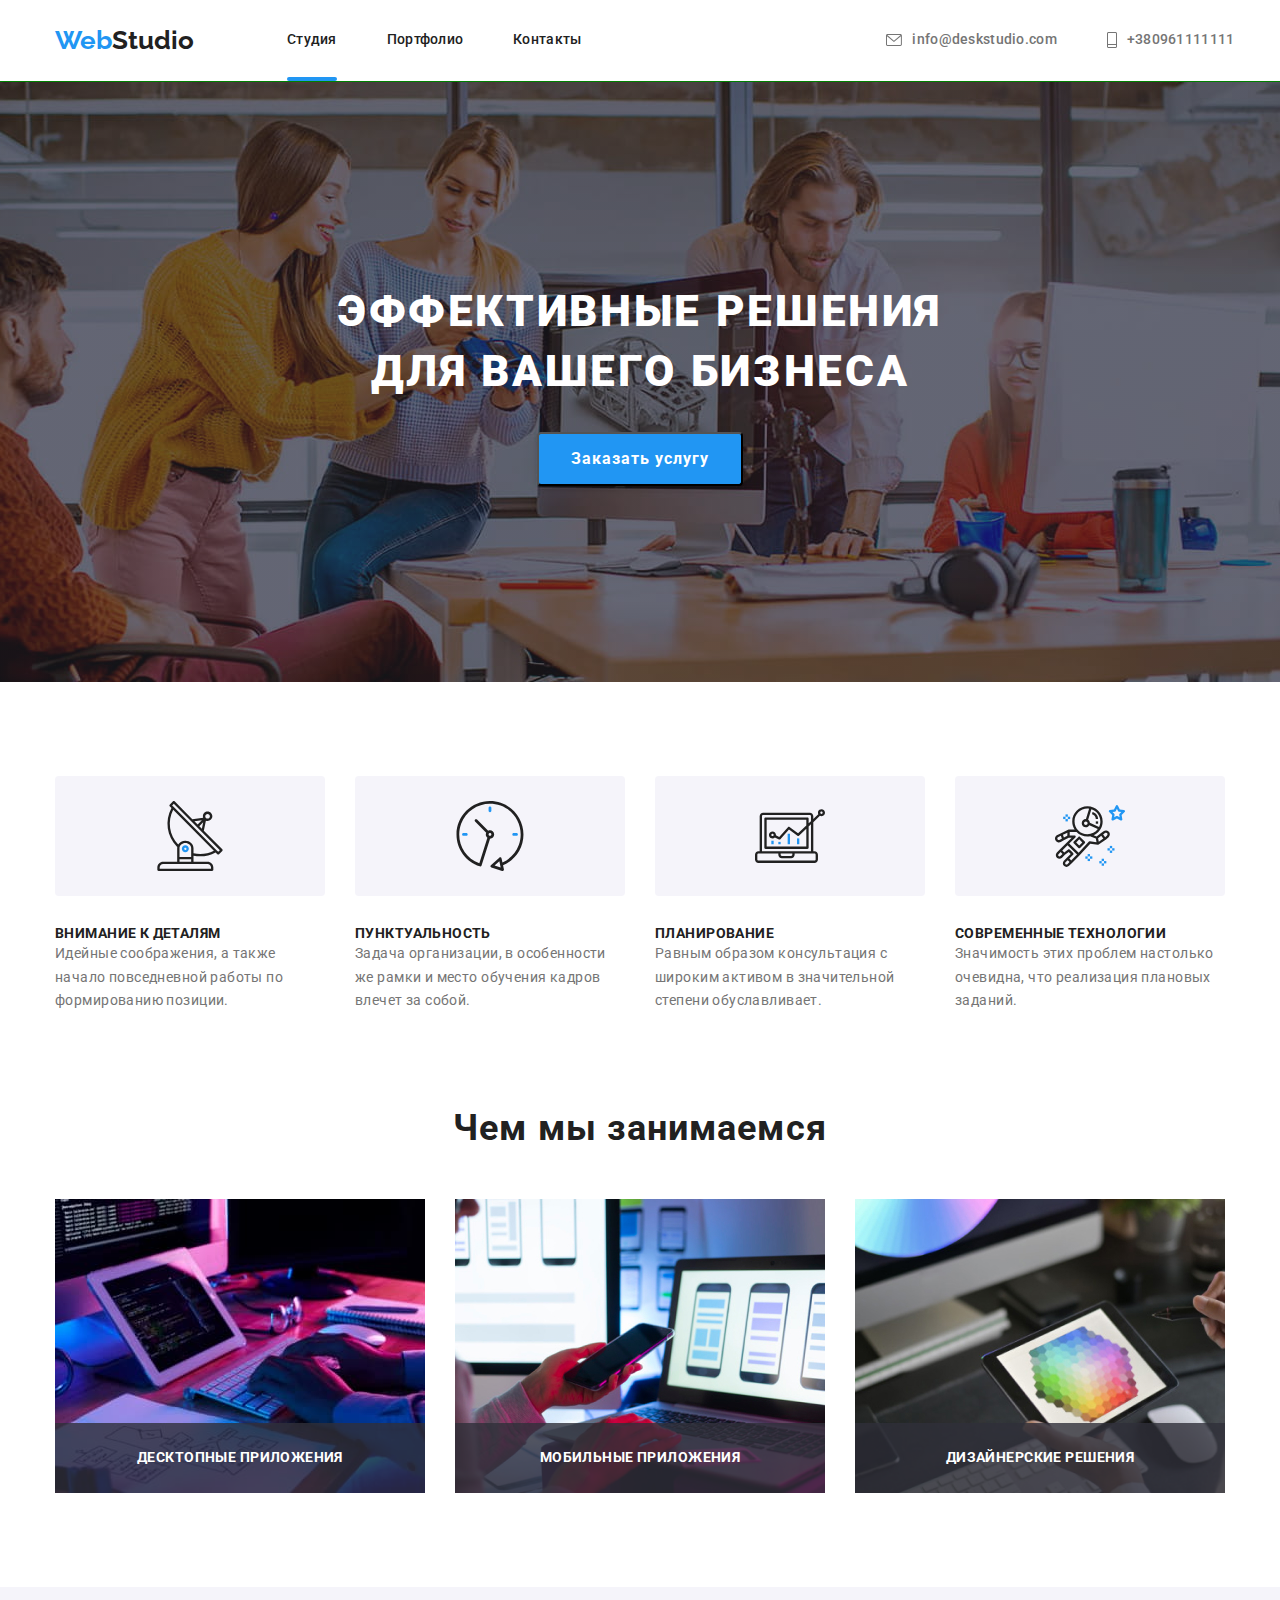
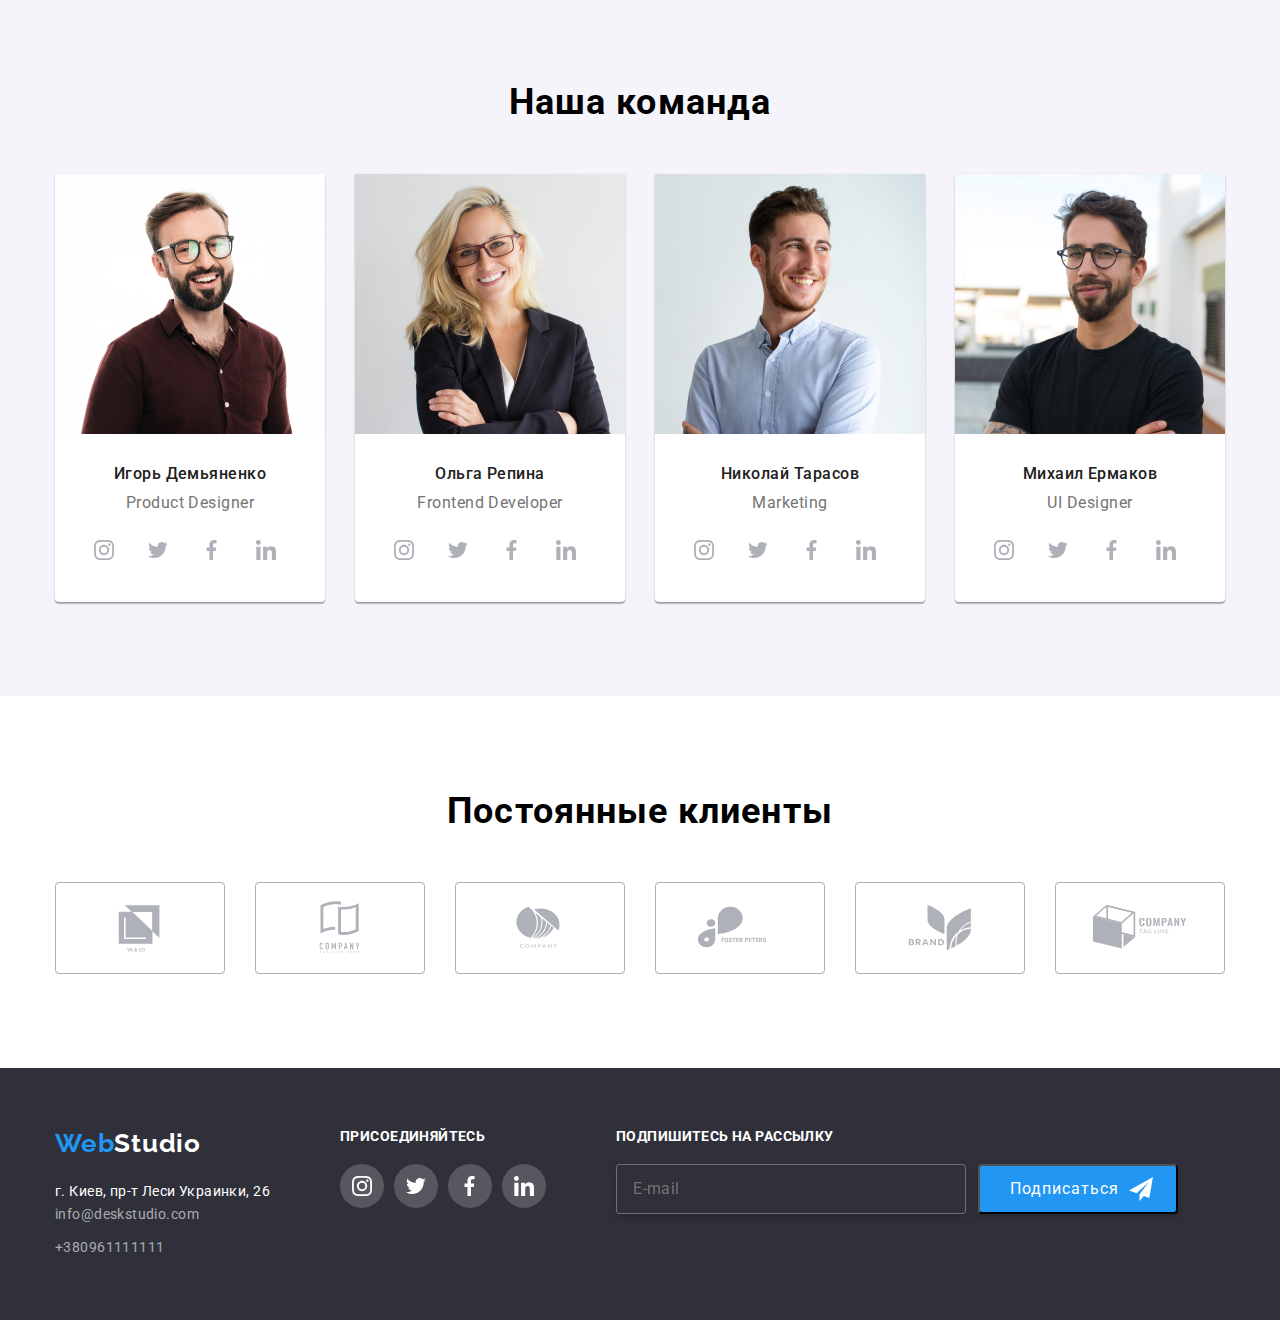
==== commit 87a11ad2: "27/01" ====
--- a/index.html
+++ b/index.html
@@ -16,7 +16,7 @@
     <header class="header"> 
         <div class="page-header container">
             <nav class="page-header__nav-bar">
-            <a class="page-header__logo" href="./index.html"><span class="page-header__web">Web</span>Studio</a></nav>
+            <a class="page-header__logo" href="./index.html"><span class="page-header__web">Web</span>Studio</a>
             <button type="button" 
                 class="header-button is-open" 
                 aria-expended="false" 
@@ -28,21 +28,42 @@
                     </svg>
             </button>
             <div class="header-menu is-open" 
-                id="header-menu" 
-                data-menu>
+                id="header-menu" data-menu>
                 <ul class="navigation">
-                    <li class="navigation__menu"><a href="./index.html" class="navigation__link navigation__link--accent">Студия</a></li>
-                    <li class="navigation__menu"><a href="./portfolio.html" class="navigation__link">Портфолио</a></li>
-                    <li class="navigation__menu"><a href="./contact.html" class="navigation__link">Контакты</a></li>
+                    <li class="navigation__menu">
+                        <a href="./index.html" class="navigation__link navigation__link--accent">Студия</a></li>
+                    <li class="navigation__menu">
+                        <a href="./portfolio.html" class="navigation__link">Портфолио</a></li>
+                    <li class="navigation__menu">
+                        <a href="./contact.html" class="navigation__link">Контакты</a></li>
                 </ul>       
             
                 <ul class="contact-header">
-                    <li class="contact-header__item"><a class="contact-header__mail" href="mailto:info@deskstudio.com">
-                    <svg class="contact-header__icon" width="16px" height="12px"><use href="./imagescvg/sprite.svg#mail"></use></svg>info@deskstudio.com</a></li>
-                    <li class="contact-header__item"><a class="contact-header__tel" href="tel:+380961111111">
-                    <svg class="contact-header__icon" width="10px" height="16px"><use href="./imagescvg/sprite.svg#smartphone"></use></svg>+380961111111</a></li>
+                    <li class="contact-header__item">
+                        <a class="contact-header__mail" href="mailto:info@deskstudio.com">
+                        <svg class="contact-header__icon" width="16px" height="12px">
+                            <use class="header-menu-icon" href="./imagescvg/sprite.svg#mail"></use></svg>info@deskstudio.com</a></li>
+                    <li class="contact-header__item">
+                        <a class="contact-header__tel" href="tel:+380961111111">
+                        <svg class="contact-header__icon" width="10px" height="16px">
+                            <use class="header-menu-icon" href="./imagescvg/sprite.svg#smartphone"></use></svg>+380961111111</a></li>
                 </ul>
-            </div>
+                <ul class="header-menu-socnet">
+                    <li class="menu-socnet__item">
+                        <a href="" class="menu-socnet__icon">Instagram</a>
+                    </li>
+                    <li class="menu-socnet__item">
+                        <a href="" class="menu-socnet__icon">Twitter</a>
+                    </li>
+                    <li class="menu-socnet__item">
+                        <a href="" class="menu-socnet__icon">Facebook</a>
+                    </li>
+                    <li class="menu-socnet__item">
+                        <a href="" class="menu-socnet__icon">Linkedin</a>
+                    </li>
+                </ul>
+            </div>
+            </nav>
         </div>
     </header>
     <main>
--- a/css/main.min.css
+++ b/css/main.min.css
@@ -1 +1 @@
-.profail-title__item:not(:last-child){margin-right:30px}body{font-family:Roboto,sant-serif;--card-set-gup: 30px}ul{list-style:none;margin:0;padding:0}h1,h2,h3,h4,h5,h6,p{margin:0}html{-webkit-box-sizing:border-box;box-sizing:border-box}*,*::before,*::after{-webkit-box-sizing:inherit;box-sizing:inherit}.visually-hidden{position:absolute;clip:rect(0 0 0 0);width:1px;height:1px;margin:-1px}img{display:block;max-width:100%}.block-titles{margin-bottom:30px;color:var(--color);text-align:center;font-size:36px;line-height:1.17;letter-spacing:.03em}@media screen and (min-width: 1200px){.block-titles{margin-bottom:50px}}.container,.footer-container{width:1200px;padding:0 15px;margin:0 auto}@media screen and (min-width: 480px){.container,.footer-container{width:480px}}@media screen and (min-width: 768px){.container,.footer-container{width:768px}}@media screen and (min-width: 1200px){.container,.footer-container{width:1200px}}.header{border-bottom:1px solid green}@media screen and (min-width: 480px){.header{padding:15px 0}}@media screen and (min-width: 768px){.header{padding:25px 0}}.page-header{display:-webkit-box;display:-ms-flexbox;display:flex;-webkit-box-align:center;-ms-flex-align:center;align-items:center}.page-header{position:relative;max-width:1200px;padding:0 15px;margin:0 auto}.page-header__nav-bar{display:-webkit-box;display:-ms-flexbox;display:flex;-webkit-box-align:center;-ms-flex-align:center;align-items:center}.page-header__logo{-ms-flex-item-align:center;align-self:center;text-decoration:none;font-family:Raleway;font-style:normal;font-weight:bold;font-size:26px;line-height:1.19;color:#212121;-webkit-transition:color 250ms cubic-bezier(0.4, 0, 0.2, 1);transition:color 250ms cubic-bezier(0.4, 0, 0.2, 1)}.page-header__logo:hover{color:#2196f3}@media screen and (min-width: 480px){.page-header__logo{margin-right:284px}}@media screen and (min-width: 768px){.page-header__logo{margin-right:88px}}@media screen and (min-width: 1200px){.page-header__logo{margin-right:93px}}.page-header__web{color:#2196f3}.header-button{display:-webkit-inline-box;display:-ms-inline-flexbox;display:inline-flex;margin:0;padding:0;border:none;background-color:transparent;cursor:pointer}.header-button:hover,.header-button :focus{fill:#2196f3}@media screen and (min-width: 768px){.header-button{display:none}}.header-button .icon-menu{display:none}.header-button.is-open .icon-menu{display:block}.header-button.is-open .icon-cross{display:none}.header-menu{position:absolute;top:90%;left:0;width:100%;height:796px;background-color:#9acd32;padding-left:40px;padding-right:40px;font-size:20px}@media screen and (max-width: 767px){.header-menu{display:none}}@media screen and (min-width: 768px){.header-menu{display:block}}.header-menu.is-open{display:none}.header-menu{display:-webkit-box;display:-ms-flexbox;display:flex;-webkit-box-orient:horizontal;-webkit-box-direction:normal;-ms-flex-direction:row;flex-direction:row}.navigation{display:-webkit-box;display:-ms-flexbox;display:flex;color:#212121;font-size:14px;font-weight:500;line-height:1.14;letter-spacing:.02em}.navigation__menu:not(:last-child){margin-right:50px}@media screen and (min-width: 768px){.navigation{display:-webkit-box;display:-ms-flexbox;display:flex;-webkit-box-align:center;-ms-flex-align:center;align-items:center}.navigation__menu:last-child{margin-right:60px}}.navigation__link{display:block;color:#212121;text-decoration:none;-webkit-transition:color 250ms cubic-bezier(0.4, 0, 0.2, 1);transition:color 250ms cubic-bezier(0.4, 0, 0.2, 1)}.navigation__link:hover{color:#2196f3}.navigation__link--accent{position:relative;margin-left:0;margin-top:0;padding-bottom:0}.navigation__link--accent:visited{color:#2196f3}.navigation__link--accent::after{content:"";position:absolute;display:block;top:100%;margin-top:29px;width:100%;height:4px;background:#2196f3;border-radius:2px}@media screen and (min-width: 768px){.navigation__link--accent::after{margin-top:34px}}@media screen and (min-width: 1200px){.navigation__link--accent::after{margin-top:29px}}.contact-header{display:-webkit-box;display:-ms-flexbox;display:flex}@media screen and (min-width: 768px){.contact-header{-webkit-box-orient:vertical;-webkit-box-direction:normal;-ms-flex-direction:column;flex-direction:column;display:-webkit-box;display:-ms-flexbox;display:flex}}@media screen and (min-width: 1200px){.contact-header{-webkit-box-orient:horizontal;-webkit-box-direction:normal;-ms-flex-direction:row;flex-direction:row;margin-left:245px}}.contact-header__item{fill:#757575;color:#757575}.contact-header__item:not(:last-child){margin-right:50px}@media screen and (min-width: 768px){.contact-header__item:not(:last-child){margin-bottom:10px}}@media screen and (min-width: 1200px){.contact-header__item:not(:last-child){margin-bottom:0}}.contact-header__mail,.contact-header__tel{text-decoration:none}.contact-header__icon{margin-right:10px}.contact-header__mail,.contact-header__tel{color:#757575;font-size:14px;font-weight:500;line-height:1.14;letter-spacing:.02em;display:-webkit-box;display:-ms-flexbox;display:flex;-webkit-box-align:center;-ms-flex-align:center;align-items:center;fill:#757575;-webkit-transition:color 250ms cubic-bezier(0.4, 0, 0.2, 1),fill 250ms cubic-bezier(0.4, 0, 0.2, 1);transition:color 250ms cubic-bezier(0.4, 0, 0.2, 1),fill 250ms cubic-bezier(0.4, 0, 0.2, 1)}.contact-header__mail:hover,.contact-header__mail:focus,.contact-header__tel:hover,.contact-header__tel:focus{color:#2196f3;fill:#2196f3}.slogan{height:600px;max-width:1600px;margin-left:auto;margin-right:auto;background-image:-webkit-gradient(linear, left top, right top, from(rgba(47, 48, 58, 0.4)), to(rgba(47, 48, 58, 0.4))),url(../images/Img_hero_v_2.jpg);background-image:linear-gradient(to right, rgba(47, 48, 58, 0.4), rgba(47, 48, 58, 0.4)),url(../images/Img_hero_v_2.jpg);background-repeat:no-repeat;background-position:center;padding:200px 0;background-color:#2f303a}.slogan-site__text{color:#fff;margin:0 auto;margin-bottom:30px;font-family:Roboto;font-style:normal;font-size:44px;font-weight:900;line-height:1.36;letter-spacing:.06em;text-align:center;text-transform:uppercase}@media screen and (min-width: 480px){.slogan-site__text{font-size:26px;font-weight:900;line-height:1.61;letter-spacing:.06em;width:360px}}@media screen and (min-width: 1200px){.slogan-site__text{font-size:44px;font-weight:900;line-height:1.36;letter-spacing:.06em;width:696px}}.slogan-site__button{display:inline-block;margin-left:auto;margin-right:auto;cursor:pointer}button.slogan-site__button{padding:10px 32px;color:#fff;background-color:#2196f3;-webkit-box-shadow:0px 4px 4px rgba(0,0,0,.15);box-shadow:0px 4px 4px rgba(0,0,0,.15);border-radius:4px;font-family:Roboto;font-style:normal;font-size:16px;font-weight:bold;line-height:1.87;letter-spacing:.06em;display:-webkit-box;display:-ms-flexbox;display:flex;-webkit-box-align:center;-ms-flex-align:center;align-items:center;text-align:center}.benefits{padding-top:94px;margin-left:auto;margin-right:auto;-webkit-box-pack:center;-ms-flex-pack:center;justify-content:center}@media screen and (min-width: 480px){.benefits{padding-bottom:60px}}@media screen and (min-width: 1200px){.benefits{padding-bottom:0}}.benefits-topic__list{display:-webkit-box;display:-ms-flexbox;display:flex;-ms-flex-wrap:wrap;flex-wrap:wrap;margin-left:calc(-1 * var(--card-set-gup));margin-top:calc(-1 * var(--card-set-gup))}.benefits-topic__item{display:block;margin-left:var(--card-set-gup);margin-top:var(--card-set-gup)}@media screen and (min-width: 480px){.benefits-topic__item{width:450px}}@media screen and (min-width: 768px){.benefits-topic__item{-ms-flex-preferred-size:calc(100% / 2 - var(--card-set-gup));flex-basis:calc(100% / 2 - var(--card-set-gup));width:354px}}@media screen and (min-width: 1200px){.benefits-topic__item{-ms-flex-preferred-size:auto;flex-basis:auto;-webkit-box-orient:horizontal;-webkit-box-direction:normal;-ms-flex-direction:row;flex-direction:row;width:270px}}.benefits-topic__item::before{content:"";display:block;height:120px;background-color:#f5f4fa;border-radius:4px;background-repeat:no-repeat;background-position:center}.benefits-topic__item:nth-child(1)::before{background-image:url(../imagescvg/antenna1.svg)}.benefits-topic__item:nth-child(2)::before{background-image:url(../imagescvg/clock1.svg)}.benefits-topic__item:nth-child(3)::before{background-image:url(../imagescvg/diagram1.svg)}.benefits-topic__item:nth-child(4)::before{background-image:url(../imagescvg/astronaut1.svg)}.advantage{color:#212121;padding-top:30px;font-size:14px;line-height:1.14;letter-spacing:.03em;text-transform:uppercase}.advantage__text{color:#757575;font-size:14px;line-height:1.7;letter-spacing:.03em}.services{padding-top:94px;padding-bottom:94px}@media screen and (max-width: 767px){.services{display:none}}@media screen and (max-width: 1199px){.services{display:none}}.profail{max-width:1200px;padding:0 15px;margin:0 auto}.profail-title{margin-bottom:50px;color:#212121;text-align:center;font-size:36px;line-height:1.17;letter-spacing:.03em}.profail-title__list{display:-webkit-box;display:-ms-flexbox;display:flex}.service{position:relative}.service-product{position:absolute;bottom:0;display:-webkit-box;display:-ms-flexbox;display:flex;width:370px;height:70px;background:rgba(47,48,58,.8)}.service-product__name{color:#fff;font-size:14px;line-height:1.14;margin:auto;letter-spacing:.03em;text-transform:uppercase}.command{max-width:1600px;margin-left:auto;margin-right:auto;padding-bottom:94px;background-color:#f5f4fa;-webkit-box-pack:center;-ms-flex-pack:center;justify-content:center}@media screen and (min-width: 480px){.command{padding-top:60px}}@media screen and (min-width: 1200px){.command{padding-top:94px}}.team__list{display:-webkit-box;display:-ms-flexbox;display:flex;margin-left:calc(-1 * var(--card-set-gup));margin-top:calc(-1 * var(--card-set-gup))}@media screen and (min-width: 480px){.team__list{-webkit-box-orient:vertical;-webkit-box-direction:normal;-ms-flex-direction:column;flex-direction:column;-webkit-box-align:center;-ms-flex-align:center;align-items:center}}@media screen and (min-width: 768px){.team__list{-webkit-box-orient:horizontal;-webkit-box-direction:normal;-ms-flex-direction:row;flex-direction:row;-ms-flex-wrap:wrap;flex-wrap:wrap;-webkit-box-pack:space-evenly;-ms-flex-pack:space-evenly;justify-content:space-evenly}}@media screen and (min-width: 1200px){.team__list{-webkit-box-orient:horizontal;-webkit-box-direction:normal;-ms-flex-direction:row;flex-direction:row;-ms-flex-wrap:nowrap;flex-wrap:nowrap}}.team__member{-webkit-box-shadow:0px 1px 3px rgba(0,0,0,.12),0px 1px 1px rgba(0,0,0,.14),0px 2px 1px rgba(0,0,0,.2);box-shadow:0px 1px 3px rgba(0,0,0,.12),0px 1px 1px rgba(0,0,0,.14),0px 2px 1px rgba(0,0,0,.2);border-radius:0px 0px 4px 4px;background-color:#fff;margin-left:var(--card-set-gup);margin-top:var(--card-set-gup)}@media screen and (min-width: 768px){.team__member{-ms-flex-preferred-size:calc((100% - 2 * var(--card-set-gup)) / 2);flex-basis:calc((100% - 2 * var(--card-set-gup)) / 2);margin-right:0}}.member-card{padding:30px 0}.member-card__name{margin-bottom:10px;color:#212121;font-weight:500;font-size:16px;line-height:1.19;text-align:center;letter-spacing:.03em}.member-card__position{color:#757575;font-weight:normal;font-size:16px;line-height:1.19;text-align:center;letter-spacing:.03em}.member-card__social-icons{display:-webkit-box;display:-ms-flexbox;display:flex;-webkit-box-pack:center;-ms-flex-pack:center;justify-content:center;margin-top:16px}.member-card__social-icon{display:-webkit-box;display:-ms-flexbox;display:flex;-webkit-box-pack:center;-ms-flex-pack:center;justify-content:center;-webkit-box-align:center;-ms-flex-align:center;align-items:center;width:44px;height:44px;border-radius:50%;background-color:#fff}.member-card__social-icon:not(last-child){margin-right:10px}.member-card__social-icon:hover{background-color:#2196f3}.social-net{display:-webkit-box;display:-ms-flexbox;display:flex;-webkit-box-pack:center;-ms-flex-pack:center;justify-content:center;-webkit-box-align:center;-ms-flex-align:center;align-items:center;width:44px;height:44px;border-radius:50%;background-color:#fff;fill:#afb1b8;-webkit-transition:background-color 250ms cubic-bezier(0.4, 0, 0.2, 1),fill 250ms cubic-bezier(0.4, 0, 0.2, 1);transition:background-color 250ms cubic-bezier(0.4, 0, 0.2, 1),fill 250ms cubic-bezier(0.4, 0, 0.2, 1)}.social-net:hover,.social-net:focus{fill:#fff;background-color:#2196f3}.clients{max-width:1600px;margin-left:auto;margin-right:auto;padding-top:94px;padding-bottom:94px}.client-list__icons{display:-webkit-box;display:-ms-flexbox;display:flex;-ms-flex-wrap:wrap;flex-wrap:wrap;margin-left:calc(-1 * var(--card-set-gup));margin-top:calc(-1 * var(--card-set-gup))}.client-list__icon{margin-left:var(--card-set-gup);margin-top:var(--card-set-gup);height:92px}@media screen and (min-width: 480px){.client-list__icon{-ms-flex-preferred-size:calc(100% / 2 - var(--card-set-gup));flex-basis:calc(100% / 2 - var(--card-set-gup))}}@media screen and (min-width: 768px){.client-list__icon{-ms-flex-preferred-size:calc(100% / 3 - var(--card-set-gup));flex-basis:calc(100% / 3 - var(--card-set-gup))}}@media screen and (min-width: 1200px){.client-list__icon{-ms-flex-preferred-size:auto;flex-basis:auto;width:170px}}.client-logo{width:100%;height:100%;border:1px solid #afb1b8;border-radius:4px;display:-webkit-box;display:-ms-flexbox;display:flex;-webkit-box-pack:center;-ms-flex-pack:center;justify-content:center;-webkit-box-align:center;-ms-flex-align:center;align-items:center;fill:#afb1b8;-webkit-transition:border 250ms cubic-bezier(0.4, 0, 0.2, 1),fill 250ms cubic-bezier(0.4, 0, 0.2, 1);transition:border 250ms cubic-bezier(0.4, 0, 0.2, 1),fill 250ms cubic-bezier(0.4, 0, 0.2, 1)}.client-logo:hover,.client-logo:focus{fill:#2196f3;border-color:#2196f3}.all-btn{padding-top:94px;padding-bottom:94px}.btn-portfolio{display:-webkit-box;display:-ms-flexbox;display:flex;-ms-flex-wrap:wrap;flex-wrap:wrap;margin-bottom:50px;-webkit-box-pack:center;-ms-flex-pack:center;justify-content:center}.btn-portfolio__list{height:38px}.btn-portfolio__list:not(:last-child){margin-right:8px}.button-primery{color:#fff;background-color:#2196f3;font-family:Roboto;font-style:normal;font-weight:500;font-size:16px;line-height:1.625;text-align:center;letter-spacing:.03em;-webkit-box-shadow:0px 3px 1px rgba(0,0,0,.1),0px 1px 2px rgba(0,0,0,.08),0px 2px 2px rgba(0,0,0,.12);box-shadow:0px 3px 1px rgba(0,0,0,.1),0px 1px 2px rgba(0,0,0,.08),0px 2px 2px rgba(0,0,0,.12);border-radius:4px}.button-secondary{color:#212121;background-color:#f5f4fa;font-weight:500;font-size:16px;line-height:1.625;text-align:center;letter-spacing:.03em;border-radius:4px;-webkit-transition:background-color 250ms cubic-bezier(0.4, 0, 0.2, 1),color 250ms cubic-bezier(0.4, 0, 0.2, 1),-webkit-box-shadow 250ms cubic-bezier(0.4, 0, 0.2, 1);transition:background-color 250ms cubic-bezier(0.4, 0, 0.2, 1),color 250ms cubic-bezier(0.4, 0, 0.2, 1),-webkit-box-shadow 250ms cubic-bezier(0.4, 0, 0.2, 1);transition:background-color 250ms cubic-bezier(0.4, 0, 0.2, 1),color 250ms cubic-bezier(0.4, 0, 0.2, 1),box-shadow 250ms cubic-bezier(0.4, 0, 0.2, 1);transition:background-color 250ms cubic-bezier(0.4, 0, 0.2, 1),color 250ms cubic-bezier(0.4, 0, 0.2, 1),box-shadow 250ms cubic-bezier(0.4, 0, 0.2, 1),-webkit-box-shadow 250ms cubic-bezier(0.4, 0, 0.2, 1)}.button-secondary:hover,.button-secondary:focus{color:#fff;background-color:#2196f3;-webkit-box-shadow:0px 3px 1px rgba(0,0,0,.1),0px 1px 2px rgba(0,0,0,.08),0px 2px 2px rgba(0,0,0,.12);box-shadow:0px 3px 1px rgba(0,0,0,.1),0px 1px 2px rgba(0,0,0,.08),0px 2px 2px rgba(0,0,0,.12)}.button-primery,.button-secondary{padding-left:22px;padding-right:22px}.button,.button-primery,.button-secondary{cursor:pointer;border-color:transparent}.projects{padding:0;display:-webkit-box;display:-ms-flexbox;display:flex;-ms-flex-wrap:wrap;flex-wrap:wrap;margin-left:calc(-1 * var(--card-set-gup));margin-top:calc(-1 * var(--card-set-gup))}.projects>.projects__list{margin-left:var(--card-set-gup);margin-top:var(--card-set-gup)}@media screen and (min-width: 768px){.projects>.projects__list{-ms-flex-preferred-size:calc(100% / 2 - var(--card-set-gup));flex-basis:calc(100% / 2 - var(--card-set-gup))}}@media screen and (min-width: 1200px){.projects>.projects__list{-ms-flex-preferred-size:calc(100% / 3 - var(--card-set-gup));flex-basis:calc(100% / 3 - var(--card-set-gup))}}.projects__list *{background:#fff}.projects-icon{display:block;text-decoration:none;-webkit-transition:-webkit-box-shadow 250ms cubic-bezier(0.4, 0, 0.2, 1);transition:-webkit-box-shadow 250ms cubic-bezier(0.4, 0, 0.2, 1);transition:box-shadow 250ms cubic-bezier(0.4, 0, 0.2, 1);transition:box-shadow 250ms cubic-bezier(0.4, 0, 0.2, 1), -webkit-box-shadow 250ms cubic-bezier(0.4, 0, 0.2, 1)}.projects-icon:hover,.projects-icon:focus{-webkit-box-shadow:0px 1px 1px rgba(0,0,0,.12),0px 4px 4px rgba(0,0,0,.06),1px 4px 6px rgba(0,0,0,.16);box-shadow:0px 1px 1px rgba(0,0,0,.12),0px 4px 4px rgba(0,0,0,.06),1px 4px 6px rgba(0,0,0,.16);display:block}.projects-icon__box{padding:20px 24px;border:1px solid #eee;-webkit-box-sizing:border-box;box-sizing:border-box}.projects-icon__title{border:none;font-weight:bold;font-size:18px;line-height:2;color:#212121}.projects-icon__sorting{margin-top:4px;color:#757575;border:none;font-weight:normal;font-size:16px;line-height:1.875;letter-spacing:.03em}.projects-icon__images{position:relative;overflow:hidden}.projects-icon__images:hover .projects-icon__submenu,.projects-icon__images:focus .projects-icon__submenu{-webkit-transform:translateY(0);transform:translateY(0);opacity:1}.projects-icon__submenu{position:absolute;top:0;left:0;height:100%;width:100%;padding:63px 24px 63px 24px;margin:0;font-size:18px;line-height:1.55;letter-spacing:.03em;color:#fff;background-color:rgba(33,150,243,.9);-webkit-transform:translateY(100%);transform:translateY(100%);-webkit-transition:-webkit-transform 250ms cubic-bezier(0.4, 0, 0.2, 1);transition:-webkit-transform 250ms cubic-bezier(0.4, 0, 0.2, 1);transition:transform 250ms cubic-bezier(0.4, 0, 0.2, 1);transition:transform 250ms cubic-bezier(0.4, 0, 0.2, 1), -webkit-transform 250ms cubic-bezier(0.4, 0, 0.2, 1)}.page-footer{margin:0,auto;padding-top:60px;padding-bottom:60px;background-color:#2f303a;-webkit-box-pack:start;-ms-flex-pack:start;justify-content:start}.footer-container{display:-webkit-box;display:-ms-flexbox;display:flex}@media screen and (min-width: 480px){.footer-container{-webkit-box-orient:vertical;-webkit-box-direction:normal;-ms-flex-direction:column;flex-direction:column}}@media screen and (min-width: 1200px){.footer-container{-webkit-box-orient:horizontal;-webkit-box-direction:normal;-ms-flex-direction:row;flex-direction:row}}.page-footer__logo{display:block;margin-bottom:20px;color:#fff;text-decoration:none;font-family:Raleway;font-style:normal;font-weight:bold;font-size:26px;line-height:1.19;letter-spacing:.03em}@media screen and (min-width: 480px){.page-footer__logo{text-align:center}}@media screen and (min-width: 1200px){.page-footer__logo{text-align:start}}.page-footer__web{color:#2196f3}.page-footer__address{color:#fff;font-family:Roboto;font-style:normal;font-weight:normal;font-size:14px;line-height:1.74;letter-spacing:.03em}@media screen and (min-width: 480px){.page-footer__address{text-align:center}}@media screen and (min-width: 1200px){.page-footer__address{text-align:start}}.page-footer__contact{list-style:none}@media screen and (min-width: 480px){.page-footer__contact{margin-top:8px}}@media screen and (min-width: 1200px){.page-footer__contact{margin-top:0}}@media screen and (min-width: 480px){.page-footer__item{text-align:center}}@media screen and (min-width: 1200px){.page-footer__item{text-align:start}}.page-footer__item:not(:last-child){margin-bottom:9px}.page-footer__link{color:rgba(255,255,255,.6);text-decoration:none;font-size:14px;line-height:1.71;letter-spacing:.03em}@media screen and (min-width: 480px){.footer-socnet{margin-left:0;margin-top:60px}}@media screen and (min-width: 768px){.footer-socnet{margin-top:0}}@media screen and (min-width: 1200px){.footer-socnet{margin-left:70px;margin-top:0}}.propose{font-size:14px;line-height:16px;letter-spacing:.03em;text-transform:uppercase;color:#fff;font-weight:bold;font-size:14px;line-height:16px;letter-spacing:.03em;text-transform:uppercase;color:#fff}@media screen and (min-width: 480px){.propose{text-align:center}}@media screen and (min-width: 1200px){.propose{text-align:start}}.footer-socnet__icons{display:-webkit-box;display:-ms-flexbox;display:flex;width:100%;height:90px}@media screen and (min-width: 480px){.footer-socnet__icons{-webkit-box-pack:center;-ms-flex-pack:center;justify-content:center}}@media screen and (min-width: 1200px){.footer-socnet__icons{-webkit-box-pack:start;-ms-flex-pack:start;justify-content:start}}.footer-socnet__icon:nth-child(1){margin-left:0}.footer-socnet__icon{display:-webkit-box;display:-ms-flexbox;display:flex;-webkit-box-pack:center;-ms-flex-pack:center;justify-content:center;-webkit-box-align:center;-ms-flex-align:center;align-items:center;width:44px;height:44px;border-radius:50%;margin-top:20px;margin-left:10px;background:rgba(255,255,255,.1)}.social-net-footer{display:-webkit-box;display:-ms-flexbox;display:flex;-webkit-box-pack:center;-ms-flex-pack:center;justify-content:center;-webkit-box-align:center;-ms-flex-align:center;align-items:center;width:44px;height:44px;border-radius:50%;background:rgba(255,255,255,.1);fill:#fff;-webkit-transition:background-color 250ms cubic-bezier(0.4, 0, 0.2, 1);transition:background-color 250ms cubic-bezier(0.4, 0, 0.2, 1)}.social-net-footer:hover,.social-net-footer:focus{fill:#fff;background-color:#2196f3}@media screen and (min-width: 480px){.footer-mailing{margin-left:0;margin-top:60px}}@media screen and (min-width: 1200px){.footer-mailing{margin-left:70px;margin-top:0}}.footer-mailing__form{display:-webkit-box;display:-ms-flexbox;display:flex}@media screen and (min-width: 480px){.footer-mailing__form{-webkit-box-orient:vertical;-webkit-box-direction:normal;-ms-flex-direction:column;flex-direction:column;-webkit-box-align:center;-ms-flex-align:center;align-items:center;margin-top:20px}}@media screen and (min-width: 1200px){.footer-mailing__form{-webkit-box-orient:horizontal;-webkit-box-direction:normal;-ms-flex-direction:row;flex-direction:row}}.footer-mailing__form input{margin-right:12px;padding-left:16px;height:50px;font-size:16px;line-height:1.25;letter-spacing:.03em;background:#2f303a;border:1px solid rgba(255,255,255,.3);-webkit-box-sizing:border-box;box-sizing:border-box;-webkit-filter:drop-shadow(0px 4px 4px rgba(0, 0, 0, 0.15));filter:drop-shadow(0px 4px 4px rgba(0, 0, 0, 0.15));border-radius:4px}@media screen and (min-width: 480px){.footer-mailing__form input{width:100%}}@media screen and (min-width: 768px){.footer-mailing__form input{width:450px}}@media screen and (min-width: 1200px){.footer-mailing__form input{width:350px}}.footer-mailing__subscribe{position:relative;width:200px;height:50px;padding-left:30px;font-size:16px;line-height:1.875;text-align:start;letter-spacing:.06em;color:#fff;background:#2196f3;-webkit-box-shadow:0px 4px 4px rgba(0,0,0,.15);box-shadow:0px 4px 4px rgba(0,0,0,.15);border-radius:4px}@media screen and (min-width: 480px){.footer-mailing__subscribe{margin-top:20px}}@media screen and (min-width: 1200px){.footer-mailing__subscribe{margin-top:0}}.footer-mailing__svg{position:absolute;top:50%;margin-left:10px;-webkit-transform:translateY(-50%);transform:translateY(-50%);width:24px;height:24px}@media screen and (min-width: 768px){.footer-tablet{display:-webkit-box;display:-ms-flexbox;display:flex;-ms-flex-pack:distribute;justify-content:space-around}}.backdrop{position:fixed;top:0;left:0;width:100%;height:100%;overflow-y:scroll;background-color:rgba(0,0,0,.2);-webkit-transition:opacity 250ms cubic-bezier(0.4, 0, 0.2, 1),visibility 250ms cubic-bezier(0.4, 0, 0.2, 1);transition:opacity 250ms cubic-bezier(0.4, 0, 0.2, 1),visibility 250ms cubic-bezier(0.4, 0, 0.2, 1)}.backdrop.is-hidden{opacity:0;pointer-events:none;visibility:hidden}.modal{position:absolute;top:50%;left:50%;-webkit-transform:translate(-50%, -50%);transform:translate(-50%, -50%);padding:0 40px;padding-top:40px;padding-bottom:50px;background-color:#fff;-webkit-box-shadow:0px 1px 3px rgba(0,0,0,.12),0px 1px 1px rgba(0,0,0,.14),0px 2px 1px rgba(0,0,0,.2);box-shadow:0px 1px 3px rgba(0,0,0,.12),0px 1px 1px rgba(0,0,0,.14),0px 2px 1px rgba(0,0,0,.2);border-radius:4px}@media screen and (min-width: 480px){.modal{width:450px;height:609px}}@media screen and (min-width: 1200px){.modal{width:528px;height:581px}}.modal-close{position:absolute;top:8px;right:8px;padding:0;margin:0;-webkit-box-pack:center;-ms-flex-pack:center;justify-content:center;width:32px;height:32px;border-radius:50%;background:#fff;border:1px solid rgba(0,0,0,.1);cursor:pointer;-webkit-transition:.3s linear #212121;transition:.3s linear #212121;display:-webkit-box;display:-ms-flexbox;display:flex;-webkit-transition:250ms cubic-bezier(0.4, 0, 0.2, 1);transition:250ms cubic-bezier(0.4, 0, 0.2, 1)}.modal-close:focus,.modal-close:hover{color:#2196f3}.modal-close__button{width:30px;height:30px;fill:currentColor}.modal__title{margin-bottom:12px;font-size:20px;line-height:23px;text-align:center;letter-spacing:.03em;color:#212121}.form-field{position:relative;display:-webkit-box;display:-ms-flexbox;display:flex;-webkit-box-orient:vertical;-webkit-box-direction:normal;-ms-flex-direction:column;flex-direction:column;font-size:12px;line-height:1.16;letter-spacing:.01em;color:#757575;margin-bottom:10px}.form-field__input{margin-top:4px;text-indent:42px}.form-field label{margin-bottom:4px;font-size:12px;line-height:1.16;letter-spacing:.01em;color:#757575}.form-field input{height:40px;border:1px solid rgba(33,33,33,.2);-webkit-box-sizing:border-box;box-sizing:border-box;border-radius:4px;-webkit-transition:250ms cubic-bezier(0.4, 0, 0.2, 1);transition:250ms cubic-bezier(0.4, 0, 0.2, 1)}.form-field__icon{position:absolute;top:50%;left:15px;width:18px;height:18px;display:block;-webkit-box-pack:center;-ms-flex-pack:center;justify-content:center;-webkit-box-align:center;-ms-flex-align:center;align-items:center;fill:#212121;-webkit-transition:fill 250ms cubic-bezier(0.4, 0, 0.2, 1);transition:fill 250ms cubic-bezier(0.4, 0, 0.2, 1)}.form-field textarea{display:-webkit-box;display:-ms-flexbox;display:flex;padding:12px,16px;font-size:12px;line-height:1.16;letter-spacing:.01em;color:rgba(117,117,117,.5);border:1px solid rgba(33,33,33,.2);-webkit-box-sizing:border-box;box-sizing:border-box;border-radius:4px}.modal-form__massage{resize:none;color:rgba(117,117,117,.5);font-family:inherit;padding:12px 16px}.modal-checkbox{position:relative;display:-webkit-box;display:-ms-flexbox;display:flex;-webkit-box-align:center;-ms-flex-align:center;align-items:center;color:#757575}@media screen and (min-width: 480px){.modal-checkbox{font-size:12px;font-weight:normal;line-height:1.16;letter-spacing:.03em}}@media screen and (min-width: 768px){.modal-checkbox{font-size:12px;font-weight:normal;line-height:1.16;letter-spacing:.03em}}@media screen and (min-width: 1200px){.modal-checkbox{font-size:14px;font-weight:normal;line-height:1.74;letter-spacing:.03em}}.modal-checkbox__input{-webkit-appearance:none;-moz-appearance:none;appearance:none;position:absolute;width:1px;height:1px;margin:-1px;border:0px;padding:0px;clip:rect(0 0 0 0);overflow:hidden}.modal-checkbox__icon{display:inline-block;margin-right:8px;width:16px;height:15px;border:2px solid #212121;border-radius:4px;-webkit-transition:250ms cubic-bezier(0.4, 0, 0.2, 1);transition:250ms cubic-bezier(0.4, 0, 0.2, 1)}.modal-checkbox__contract{display:block;margin-left:4px;color:#2196f3}.modal-checkbox__input:checked+.modal-checkbox__icon{border-color:transparent;background-image:url(../imagescvg2/icon-check.svg);background-size:contain;background-origin:border-box}.modal-checkbox__input:focus+.modal-checkbox__icon{border-color:#2196f3}.form-field__input:focus{outline:1px solid #2196f3}.form-field__input:focus~.form-field__icon{fill:#2196f3}.modal-submit{display:block;margin-top:30px;margin-left:auto;margin-right:auto;width:200px;height:50px;font-size:16px;line-height:1.875;text-align:center;letter-spacing:.06em;color:#fff;cursor:pointer;background:#2196f3;-webkit-box-shadow:0px 4px 4px rgba(0,0,0,.15);box-shadow:0px 4px 4px rgba(0,0,0,.15);border-radius:4px;border:none}/*# sourceMappingURL=main.min.css.map */+.profail-title__item:not(:last-child){margin-right:30px}body{font-family:Roboto,sant-serif;--card-set-gup: 30px}ul{list-style:none;margin:0;padding:0}h1,h2,h3,h4,h5,h6,p{margin:0}html{-webkit-box-sizing:border-box;box-sizing:border-box}*,*::before,*::after{-webkit-box-sizing:inherit;box-sizing:inherit}.visually-hidden{position:absolute;clip:rect(0 0 0 0);width:1px;height:1px;margin:-1px}img{display:block;max-width:100%}.block-titles{margin-bottom:30px;color:var(--color);text-align:center;font-size:36px;line-height:1.17;letter-spacing:.03em}@media screen and (min-width: 1200px){.block-titles{margin-bottom:50px}}.container,.footer-container{width:1200px;padding:0 15px;margin:0 auto}@media screen and (min-width: 480px){.container,.footer-container{width:480px}}@media screen and (min-width: 768px){.container,.footer-container{width:768px}}@media screen and (min-width: 1200px){.container,.footer-container{width:1200px}}.header{position:relative;border-bottom:1px solid green}@media screen and (min-width: 480px){.header{padding:15px 0}}@media screen and (min-width: 768px){.header{padding:25px 0}}.page-header{display:-webkit-box;display:-ms-flexbox;display:flex;-webkit-box-align:center;-ms-flex-align:center;align-items:center}.page-header{max-width:1200px;padding:0 15px;margin:0 auto}.page-header__nav-bar{display:-webkit-box;display:-ms-flexbox;display:flex;-webkit-box-align:center;-ms-flex-align:center;align-items:center}.page-header__logo{-ms-flex-item-align:center;align-self:center;text-decoration:none;font-family:Raleway;font-style:normal;font-weight:bold;font-size:26px;line-height:1.19;color:#212121;-webkit-transition:color 250ms cubic-bezier(0.4, 0, 0.2, 1);transition:color 250ms cubic-bezier(0.4, 0, 0.2, 1)}.page-header__logo:hover{color:#2196f3}@media screen and (min-width: 480px){.page-header__logo{margin-right:284px}}@media screen and (min-width: 768px){.page-header__logo{margin-right:88px}}@media screen and (min-width: 1200px){.page-header__logo{margin-right:93px}}.page-header__web{color:#2196f3}.header-button{z-index:999;display:-webkit-inline-box;display:-ms-inline-flexbox;display:inline-flex;margin:0;padding:0;border:none;background-color:transparent;cursor:pointer}.header-button:hover,.header-button :focus{fill:#2196f3}@media screen and (min-width: 768px){.header-button{display:none}}.header-button .icon-menu{display:none}.header-button.is-open .icon-menu{display:block}.header-button.is-open .icon-cross{display:none}.header-menu{display:block;background-color:#fff;padding-left:40px;padding-right:40px}@media screen and (max-width: 767px){.header-menu{display:none;position:absolute;-webkit-box-orient:vertical;-webkit-box-direction:normal;-ms-flex-direction:column;flex-direction:column;top:0;left:0;width:100%;height:796px}.header-menu.is-open{display:none}}@media screen and (min-width: 768px){.header-menu{display:-webkit-box;display:-ms-flexbox;display:flex;padding:0}}.header-menu{display:-webkit-box;display:-ms-flexbox;display:flex}.navigation{display:-webkit-box;display:-ms-flexbox;display:flex;color:#212121;font-size:14px;font-weight:500;line-height:1.14;letter-spacing:.02em}.navigation__menu:not(:last-child){margin-right:50px}@media screen and (max-width: 767px){.navigation{-webkit-box-orient:vertical;-webkit-box-direction:normal;-ms-flex-direction:column;flex-direction:column;font-size:40px;font-weight:500;line-height:1.175;letter-spacing:.02em}.navigation__menu:first-child{margin-top:48px}.navigation__menu:not(:first-child){margin-top:32px}}@media screen and (min-width: 768px){.navigation{display:-webkit-box;display:-ms-flexbox;display:flex;-webkit-box-align:center;-ms-flex-align:center;align-items:center}.navigation__menu:last-child{margin-right:60px}}.navigation__link{display:block;color:#212121;text-decoration:none;-webkit-transition:color 250ms cubic-bezier(0.4, 0, 0.2, 1);transition:color 250ms cubic-bezier(0.4, 0, 0.2, 1)}.navigation__link:hover{color:#2196f3}.navigation__link--accent{position:relative;margin-left:0;margin-top:0;padding-bottom:0}.navigation__link--accent:visited{color:#2196f3}.navigation__link--accent::after{content:"";position:absolute;display:block;top:100%;margin-top:29px;width:100%;height:4px;background:#2196f3;border-radius:2px}@media screen and (max-width: 767px){.navigation__link--accent::after{display:none}}@media screen and (min-width: 768px){.navigation__link--accent::after{margin-top:34px}}@media screen and (min-width: 1200px){.navigation__link--accent::after{margin-top:29px}}.contact-header{display:-webkit-box;display:-ms-flexbox;display:flex}@media screen and (max-width: 767px){.contact-header{-webkit-box-orient:vertical;-webkit-box-direction:reverse;-ms-flex-direction:column-reverse;flex-direction:column-reverse;margin-top:306px}}@media screen and (min-width: 768px){.contact-header{-webkit-box-orient:vertical;-webkit-box-direction:normal;-ms-flex-direction:column;flex-direction:column;display:-webkit-box;display:-ms-flexbox;display:flex}}@media screen and (min-width: 1200px){.contact-header{-webkit-box-orient:horizontal;-webkit-box-direction:normal;-ms-flex-direction:row;flex-direction:row;margin-left:245px}}.contact-header__item{fill:#757575;color:#757575}.contact-header__item:not(:last-child){margin-right:50px}@media screen and (max-width: 767px){.contact-header__item:first-child{margin-top:32px}}@media screen and (min-width: 768px){.contact-header__item:not(:last-child){margin-bottom:10px}}@media screen and (min-width: 1200px){.contact-header__item:not(:last-child){margin-bottom:0}}@media screen and (max-width: 767px){.header-menu-icon{display:none}}.contact-header__mail,.contact-header__tel{text-decoration:none}.contact-header__icon{margin-right:10px}@media screen and (max-width: 767px){.contact-header__icon{margin-right:0;width:0}}.contact-header__mail,.contact-header__tel{color:#757575;display:-webkit-box;display:-ms-flexbox;display:flex;-webkit-box-align:center;-ms-flex-align:center;align-items:center;fill:#757575;-webkit-transition:color 250ms cubic-bezier(0.4, 0, 0.2, 1),fill 250ms cubic-bezier(0.4, 0, 0.2, 1);transition:color 250ms cubic-bezier(0.4, 0, 0.2, 1),fill 250ms cubic-bezier(0.4, 0, 0.2, 1)}.contact-header__mail:hover,.contact-header__mail:focus,.contact-header__tel:hover,.contact-header__tel:focus{color:#2196f3;fill:#2196f3}@media screen and (max-width: 767px){.contact-header__tel{font-size:34px;font-weight:500;line-height:1.176;letter-spacing:.02em;color:#2196f3}}@media screen and (min-width: 768px){.contact-header__tel{font-size:12px;font-weight:500;line-height:1.166;letter-spacing:.02em}}@media screen and (min-width: 1200px){.contact-header__tel{font-size:14px;font-weight:500;line-height:1.14;letter-spacing:.02em}}@media screen and (max-width: 767px){.contact-header__mail{font-size:24px;font-weight:500;line-height:1.166;letter-spacing:.02em}}@media screen and (min-width: 768px){.contact-header__mail{font-size:12px;font-weight:500;line-height:1.166;letter-spacing:.02em}}@media screen and (min-width: 1200px){.contact-header__mail{font-size:14px;font-weight:500;line-height:1.14;letter-spacing:.02em}}@media screen and (max-width: 767px){.header-menu-socnet{display:-webkit-box;display:-ms-flexbox;display:flex;-webkit-box-orient:horizontal;-webkit-box-direction:normal;-ms-flex-direction:row;flex-direction:row;-webkit-box-pack:start;-ms-flex-pack:start;justify-content:start;margin-top:64px;font-size:18px;font-weight:500;line-height:1.22;letter-spacing:.02em}}@media screen and (min-width: 768px){.header-menu-socnet{display:none}}.menu-socnet__icon{text-decoration:none;color:#2196f3;margin-right:20px}@media screen and (min-width: 480px){.slogan{margin-left:auto;margin-right:auto;background-repeat:no-repeat;background-position:center;background-color:#2f303a;height:400px;max-width:480px;padding:118px 0;background-image:-webkit-gradient(linear, left top, right top, from(rgba(47, 48, 58, 0.4)), to(rgba(47, 48, 58, 0.4))),url("../images/img_hero_tel.jpg");background-image:linear-gradient(to right, rgba(47, 48, 58, 0.4), rgba(47, 48, 58, 0.4)),url("../images/img_hero_tel.jpg")}}@media screen and (min-width: 480px)and (min-device-pixel-ratio: 2),screen and (min-width: 480px)and (-webkit-min-device-pixel-ratio: 2),screen and (min-width: 480px)and (min-resolution: 192dpi),screen and (min-width: 480px)and (min-resolution: 2dppx){.slogan{background-image:-webkit-gradient(linear, left top, right top, from(rgba(47, 48, 58, 0.4)), to(rgba(47, 48, 58, 0.4))),url("../images/img_hero_tel@2x.jpg");background-image:linear-gradient(to right, rgba(47, 48, 58, 0.4), rgba(47, 48, 58, 0.4)),url("../images/img_hero_tel@2x.jpg")}}@media screen and (min-width: 768px){.slogan{margin-left:auto;margin-right:auto;background-repeat:no-repeat;background-position:center;background-color:#2f303a;height:400px;max-width:768px;padding:118px 0;background-image:-webkit-gradient(linear, left top, right top, from(rgba(47, 48, 58, 0.4)), to(rgba(47, 48, 58, 0.4))),url("../images/img_hero_tablet.jpg");background-image:linear-gradient(to right, rgba(47, 48, 58, 0.4), rgba(47, 48, 58, 0.4)),url("../images/img_hero_tablet.jpg")}}@media screen and (min-width: 768px)and (min-device-pixel-ratio: 2),screen and (min-width: 768px)and (-webkit-min-device-pixel-ratio: 2),screen and (min-width: 768px)and (min-resolution: 192dpi),screen and (min-width: 768px)and (min-resolution: 2dppx){.slogan{background-image:-webkit-gradient(linear, left top, right top, from(rgba(47, 48, 58, 0.4)), to(rgba(47, 48, 58, 0.4))),url("../images/img_hero_tablet@2x.jpg");background-image:linear-gradient(to right, rgba(47, 48, 58, 0.4), rgba(47, 48, 58, 0.4)),url("../images/img_hero_tablet@2x.jpg")}}@media screen and (min-width: 1200px){.slogan{margin-left:auto;margin-right:auto;background-repeat:no-repeat;background-position:center;background-color:#2f303a;height:600px;max-width:1600px;padding:200px 0;background-image:-webkit-gradient(linear, left top, right top, from(rgba(47, 48, 58, 0.4)), to(rgba(47, 48, 58, 0.4))),url("../images/img_hero.jpg");background-image:linear-gradient(to right, rgba(47, 48, 58, 0.4), rgba(47, 48, 58, 0.4)),url("../images/img_hero.jpg")}}@media screen and (min-width: 1200px)and (min-device-pixel-ratio: 2),screen and (min-width: 1200px)and (-webkit-min-device-pixel-ratio: 2),screen and (min-width: 1200px)and (min-resolution: 192dpi),screen and (min-width: 1200px)and (min-resolution: 2dppx){.slogan{background-image:-webkit-gradient(linear, left top, right top, from(rgba(47, 48, 58, 0.4)), to(rgba(47, 48, 58, 0.4))),url("../images/img_hero@2x.jpg");background-image:linear-gradient(to right, rgba(47, 48, 58, 0.4), rgba(47, 48, 58, 0.4)),url("../images/img_hero@2x.jpg")}}.slogan-site__text{color:#fff;margin:0 auto;margin-bottom:30px;font-family:Roboto;font-style:normal;font-size:44px;font-weight:900;line-height:1.36;letter-spacing:.06em;text-align:center;text-transform:uppercase}@media screen and (min-width: 480px){.slogan-site__text{font-size:26px;font-weight:900;line-height:1.61;letter-spacing:.06em;width:360px}}@media screen and (min-width: 1200px){.slogan-site__text{font-size:44px;font-weight:900;line-height:1.36;letter-spacing:.06em;width:696px}}.slogan-site__button{display:inline-block;margin-left:auto;margin-right:auto;cursor:pointer}button.slogan-site__button{padding:10px 32px;color:#fff;background-color:#2196f3;-webkit-box-shadow:0px 4px 4px rgba(0,0,0,.15);box-shadow:0px 4px 4px rgba(0,0,0,.15);border-radius:4px;font-family:Roboto;font-style:normal;font-size:16px;font-weight:bold;line-height:1.87;letter-spacing:.06em;display:-webkit-box;display:-ms-flexbox;display:flex;-webkit-box-align:center;-ms-flex-align:center;align-items:center;text-align:center}.benefits{padding-top:94px;margin-left:auto;margin-right:auto;-webkit-box-pack:center;-ms-flex-pack:center;justify-content:center}@media screen and (min-width: 480px){.benefits{padding-bottom:60px}}@media screen and (min-width: 1200px){.benefits{padding-bottom:0}}.benefits-topic__list{display:-webkit-box;display:-ms-flexbox;display:flex;-ms-flex-wrap:wrap;flex-wrap:wrap;margin-left:calc(-1 * var(--card-set-gup));margin-top:calc(-1 * var(--card-set-gup))}.benefits-topic__item{display:block;margin-left:var(--card-set-gup);margin-top:var(--card-set-gup)}@media screen and (min-width: 480px){.benefits-topic__item{width:450px}}@media screen and (min-width: 768px){.benefits-topic__item{-ms-flex-preferred-size:calc(100% / 2 - var(--card-set-gup));flex-basis:calc(100% / 2 - var(--card-set-gup));width:354px}}@media screen and (min-width: 1200px){.benefits-topic__item{-ms-flex-preferred-size:auto;flex-basis:auto;-webkit-box-orient:horizontal;-webkit-box-direction:normal;-ms-flex-direction:row;flex-direction:row;width:270px}}.benefits-topic__item::before{content:"";display:block;height:120px;background-color:#f5f4fa;border-radius:4px;background-repeat:no-repeat;background-position:center}.benefits-topic__item:nth-child(1)::before{background-image:url(../imagescvg/antenna1.svg)}.benefits-topic__item:nth-child(2)::before{background-image:url(../imagescvg/clock1.svg)}.benefits-topic__item:nth-child(3)::before{background-image:url(../imagescvg/diagram1.svg)}.benefits-topic__item:nth-child(4)::before{background-image:url(../imagescvg/astronaut1.svg)}.advantage{color:#212121;padding-top:30px;font-size:14px;line-height:1.14;letter-spacing:.03em;text-transform:uppercase}.advantage__text{color:#757575;font-size:14px;line-height:1.7;letter-spacing:.03em}.services{padding-top:94px;padding-bottom:94px}@media screen and (max-width: 767px){.services{display:none}}@media screen and (max-width: 1199px){.services{display:none}}.profail{max-width:1200px;padding:0 15px;margin:0 auto}.profail-title{margin-bottom:50px;color:#212121;text-align:center;font-size:36px;line-height:1.17;letter-spacing:.03em}.profail-title__list{display:-webkit-box;display:-ms-flexbox;display:flex}.service{position:relative}.service-product{position:absolute;bottom:0;display:-webkit-box;display:-ms-flexbox;display:flex;width:370px;height:70px;background:rgba(47,48,58,.8)}.service-product__name{color:#fff;font-size:14px;line-height:1.14;margin:auto;letter-spacing:.03em;text-transform:uppercase}.command{max-width:1600px;margin-left:auto;margin-right:auto;padding-bottom:94px;background-color:#f5f4fa;-webkit-box-pack:center;-ms-flex-pack:center;justify-content:center}@media screen and (min-width: 480px){.command{padding-top:60px}}@media screen and (min-width: 1200px){.command{padding-top:94px}}.team__list{display:-webkit-box;display:-ms-flexbox;display:flex;margin-left:calc(-1 * var(--card-set-gup));margin-top:calc(-1 * var(--card-set-gup))}@media screen and (min-width: 480px){.team__list{-webkit-box-orient:vertical;-webkit-box-direction:normal;-ms-flex-direction:column;flex-direction:column;-webkit-box-align:center;-ms-flex-align:center;align-items:center}}@media screen and (min-width: 768px){.team__list{-webkit-box-orient:horizontal;-webkit-box-direction:normal;-ms-flex-direction:row;flex-direction:row;-ms-flex-wrap:wrap;flex-wrap:wrap;-webkit-box-pack:space-evenly;-ms-flex-pack:space-evenly;justify-content:space-evenly}}@media screen and (min-width: 1200px){.team__list{-webkit-box-orient:horizontal;-webkit-box-direction:normal;-ms-flex-direction:row;flex-direction:row;-ms-flex-wrap:nowrap;flex-wrap:nowrap}}.team__member{-webkit-box-shadow:0px 1px 3px rgba(0,0,0,.12),0px 1px 1px rgba(0,0,0,.14),0px 2px 1px rgba(0,0,0,.2);box-shadow:0px 1px 3px rgba(0,0,0,.12),0px 1px 1px rgba(0,0,0,.14),0px 2px 1px rgba(0,0,0,.2);border-radius:0px 0px 4px 4px;background-color:#fff;margin-left:var(--card-set-gup);margin-top:var(--card-set-gup)}@media screen and (min-width: 768px){.team__member{-ms-flex-preferred-size:calc((100% - 2 * var(--card-set-gup)) / 2);flex-basis:calc((100% - 2 * var(--card-set-gup)) / 2);margin-right:0}}.member-card{padding:30px 0}.member-card__name{margin-bottom:10px;color:#212121;font-weight:500;font-size:16px;line-height:1.19;text-align:center;letter-spacing:.03em}.member-card__position{color:#757575;font-weight:normal;font-size:16px;line-height:1.19;text-align:center;letter-spacing:.03em}.member-card__social-icons{display:-webkit-box;display:-ms-flexbox;display:flex;-webkit-box-pack:center;-ms-flex-pack:center;justify-content:center;margin-top:16px}.member-card__social-icon{display:-webkit-box;display:-ms-flexbox;display:flex;-webkit-box-pack:center;-ms-flex-pack:center;justify-content:center;-webkit-box-align:center;-ms-flex-align:center;align-items:center;width:44px;height:44px;border-radius:50%;background-color:#fff}.member-card__social-icon:not(last-child){margin-right:10px}.member-card__social-icon:hover{background-color:#2196f3}.social-net{display:-webkit-box;display:-ms-flexbox;display:flex;-webkit-box-pack:center;-ms-flex-pack:center;justify-content:center;-webkit-box-align:center;-ms-flex-align:center;align-items:center;width:44px;height:44px;border-radius:50%;background-color:#fff;fill:#afb1b8;-webkit-transition:background-color 250ms cubic-bezier(0.4, 0, 0.2, 1),fill 250ms cubic-bezier(0.4, 0, 0.2, 1);transition:background-color 250ms cubic-bezier(0.4, 0, 0.2, 1),fill 250ms cubic-bezier(0.4, 0, 0.2, 1)}.social-net:hover,.social-net:focus{fill:#fff;background-color:#2196f3}.clients{max-width:1600px;margin-left:auto;margin-right:auto;padding-top:94px;padding-bottom:94px}.client-list__icons{display:-webkit-box;display:-ms-flexbox;display:flex;-ms-flex-wrap:wrap;flex-wrap:wrap;margin-left:calc(-1 * var(--card-set-gup));margin-top:calc(-1 * var(--card-set-gup))}.client-list__icon{margin-left:var(--card-set-gup);margin-top:var(--card-set-gup);height:92px}@media screen and (min-width: 480px){.client-list__icon{-ms-flex-preferred-size:calc(100% / 2 - var(--card-set-gup));flex-basis:calc(100% / 2 - var(--card-set-gup))}}@media screen and (min-width: 768px){.client-list__icon{-ms-flex-preferred-size:calc(100% / 3 - var(--card-set-gup));flex-basis:calc(100% / 3 - var(--card-set-gup))}}@media screen and (min-width: 1200px){.client-list__icon{-ms-flex-preferred-size:auto;flex-basis:auto;width:170px}}.client-logo{width:100%;height:100%;border:1px solid #afb1b8;border-radius:4px;display:-webkit-box;display:-ms-flexbox;display:flex;-webkit-box-pack:center;-ms-flex-pack:center;justify-content:center;-webkit-box-align:center;-ms-flex-align:center;align-items:center;fill:#afb1b8;-webkit-transition:border 250ms cubic-bezier(0.4, 0, 0.2, 1),fill 250ms cubic-bezier(0.4, 0, 0.2, 1);transition:border 250ms cubic-bezier(0.4, 0, 0.2, 1),fill 250ms cubic-bezier(0.4, 0, 0.2, 1)}.client-logo:hover,.client-logo:focus{fill:#2196f3;border-color:#2196f3}.all-btn{padding-top:94px;padding-bottom:94px}.btn-portfolio{display:-webkit-box;display:-ms-flexbox;display:flex;-ms-flex-wrap:wrap;flex-wrap:wrap;margin-bottom:50px;-webkit-box-pack:center;-ms-flex-pack:center;justify-content:center}.btn-portfolio__list{height:38px}.btn-portfolio__list:not(:last-child){margin-right:8px}.button-primery{color:#fff;background-color:#2196f3;font-family:Roboto;font-style:normal;font-weight:500;font-size:16px;line-height:1.625;text-align:center;letter-spacing:.03em;-webkit-box-shadow:0px 3px 1px rgba(0,0,0,.1),0px 1px 2px rgba(0,0,0,.08),0px 2px 2px rgba(0,0,0,.12);box-shadow:0px 3px 1px rgba(0,0,0,.1),0px 1px 2px rgba(0,0,0,.08),0px 2px 2px rgba(0,0,0,.12);border-radius:4px}.button-secondary{color:#212121;background-color:#f5f4fa;font-weight:500;font-size:16px;line-height:1.625;text-align:center;letter-spacing:.03em;border-radius:4px;-webkit-transition:background-color 250ms cubic-bezier(0.4, 0, 0.2, 1),color 250ms cubic-bezier(0.4, 0, 0.2, 1),-webkit-box-shadow 250ms cubic-bezier(0.4, 0, 0.2, 1);transition:background-color 250ms cubic-bezier(0.4, 0, 0.2, 1),color 250ms cubic-bezier(0.4, 0, 0.2, 1),-webkit-box-shadow 250ms cubic-bezier(0.4, 0, 0.2, 1);transition:background-color 250ms cubic-bezier(0.4, 0, 0.2, 1),color 250ms cubic-bezier(0.4, 0, 0.2, 1),box-shadow 250ms cubic-bezier(0.4, 0, 0.2, 1);transition:background-color 250ms cubic-bezier(0.4, 0, 0.2, 1),color 250ms cubic-bezier(0.4, 0, 0.2, 1),box-shadow 250ms cubic-bezier(0.4, 0, 0.2, 1),-webkit-box-shadow 250ms cubic-bezier(0.4, 0, 0.2, 1)}.button-secondary:hover,.button-secondary:focus{color:#fff;background-color:#2196f3;-webkit-box-shadow:0px 3px 1px rgba(0,0,0,.1),0px 1px 2px rgba(0,0,0,.08),0px 2px 2px rgba(0,0,0,.12);box-shadow:0px 3px 1px rgba(0,0,0,.1),0px 1px 2px rgba(0,0,0,.08),0px 2px 2px rgba(0,0,0,.12)}.button-primery,.button-secondary{padding-left:22px;padding-right:22px}.button,.button-primery,.button-secondary{cursor:pointer;border-color:transparent}.projects{padding:0;display:-webkit-box;display:-ms-flexbox;display:flex;-ms-flex-wrap:wrap;flex-wrap:wrap;margin-left:calc(-1 * var(--card-set-gup));margin-top:calc(-1 * var(--card-set-gup))}.projects>.projects__list{margin-left:var(--card-set-gup);margin-top:var(--card-set-gup)}@media screen and (min-width: 768px){.projects>.projects__list{-ms-flex-preferred-size:calc(100% / 2 - var(--card-set-gup));flex-basis:calc(100% / 2 - var(--card-set-gup))}}@media screen and (min-width: 1200px){.projects>.projects__list{-ms-flex-preferred-size:calc(100% / 3 - var(--card-set-gup));flex-basis:calc(100% / 3 - var(--card-set-gup))}}.projects__list *{background:#fff}.projects-icon{display:block;text-decoration:none;-webkit-transition:-webkit-box-shadow 250ms cubic-bezier(0.4, 0, 0.2, 1);transition:-webkit-box-shadow 250ms cubic-bezier(0.4, 0, 0.2, 1);transition:box-shadow 250ms cubic-bezier(0.4, 0, 0.2, 1);transition:box-shadow 250ms cubic-bezier(0.4, 0, 0.2, 1), -webkit-box-shadow 250ms cubic-bezier(0.4, 0, 0.2, 1)}.projects-icon:hover,.projects-icon:focus{-webkit-box-shadow:0px 1px 1px rgba(0,0,0,.12),0px 4px 4px rgba(0,0,0,.06),1px 4px 6px rgba(0,0,0,.16);box-shadow:0px 1px 1px rgba(0,0,0,.12),0px 4px 4px rgba(0,0,0,.06),1px 4px 6px rgba(0,0,0,.16);display:block}.projects-icon__box{padding:20px 24px;border:1px solid #eee;-webkit-box-sizing:border-box;box-sizing:border-box}.projects-icon__title{border:none;font-weight:bold;font-size:18px;line-height:2;color:#212121}.projects-icon__sorting{margin-top:4px;color:#757575;border:none;font-weight:normal;font-size:16px;line-height:1.875;letter-spacing:.03em}.projects-icon__images{position:relative;overflow:hidden}.projects-icon__images:hover .projects-icon__submenu,.projects-icon__images:focus .projects-icon__submenu{-webkit-transform:translateY(0);transform:translateY(0);opacity:1}.projects-icon__submenu{position:absolute;top:0;left:0;height:100%;width:100%;padding:63px 24px 63px 24px;margin:0;font-size:18px;line-height:1.55;letter-spacing:.03em;color:#fff;background-color:rgba(33,150,243,.9);-webkit-transform:translateY(100%);transform:translateY(100%);-webkit-transition:-webkit-transform 250ms cubic-bezier(0.4, 0, 0.2, 1);transition:-webkit-transform 250ms cubic-bezier(0.4, 0, 0.2, 1);transition:transform 250ms cubic-bezier(0.4, 0, 0.2, 1);transition:transform 250ms cubic-bezier(0.4, 0, 0.2, 1), -webkit-transform 250ms cubic-bezier(0.4, 0, 0.2, 1)}.page-footer{margin:0,auto;padding-top:60px;padding-bottom:60px;background-color:#2f303a;-webkit-box-pack:start;-ms-flex-pack:start;justify-content:start}.footer-container{display:-webkit-box;display:-ms-flexbox;display:flex}@media screen and (min-width: 480px){.footer-container{-webkit-box-orient:vertical;-webkit-box-direction:normal;-ms-flex-direction:column;flex-direction:column}}@media screen and (min-width: 1200px){.footer-container{-webkit-box-orient:horizontal;-webkit-box-direction:normal;-ms-flex-direction:row;flex-direction:row}}.page-footer__logo{display:block;margin-bottom:20px;color:#fff;text-decoration:none;font-family:Raleway;font-style:normal;font-weight:bold;font-size:26px;line-height:1.19;letter-spacing:.03em}@media screen and (min-width: 480px){.page-footer__logo{text-align:center}}@media screen and (min-width: 1200px){.page-footer__logo{text-align:start}}.page-footer__web{color:#2196f3}.page-footer__address{color:#fff;font-family:Roboto;font-style:normal;font-weight:normal;font-size:14px;line-height:1.74;letter-spacing:.03em}@media screen and (min-width: 480px){.page-footer__address{text-align:center}}@media screen and (min-width: 1200px){.page-footer__address{text-align:start}}.page-footer__contact{list-style:none}@media screen and (min-width: 480px){.page-footer__contact{margin-top:8px}}@media screen and (min-width: 1200px){.page-footer__contact{margin-top:0}}@media screen and (min-width: 480px){.page-footer__item{text-align:center}}@media screen and (min-width: 1200px){.page-footer__item{text-align:start}}.page-footer__item:not(:last-child){margin-bottom:9px}.page-footer__link{color:rgba(255,255,255,.6);text-decoration:none;font-size:14px;line-height:1.71;letter-spacing:.03em}@media screen and (min-width: 480px){.footer-socnet{margin-left:0;margin-top:60px}}@media screen and (min-width: 768px){.footer-socnet{margin-top:0}}@media screen and (min-width: 1200px){.footer-socnet{margin-left:70px;margin-top:0}}.propose{font-size:14px;line-height:16px;letter-spacing:.03em;text-transform:uppercase;color:#fff;font-weight:bold;font-size:14px;line-height:16px;letter-spacing:.03em;text-transform:uppercase;color:#fff}@media screen and (min-width: 480px){.propose{text-align:center}}@media screen and (min-width: 1200px){.propose{text-align:start}}.footer-socnet__icons{display:-webkit-box;display:-ms-flexbox;display:flex;width:100%;height:90px}@media screen and (min-width: 480px){.footer-socnet__icons{-webkit-box-pack:center;-ms-flex-pack:center;justify-content:center}}@media screen and (min-width: 1200px){.footer-socnet__icons{-webkit-box-pack:start;-ms-flex-pack:start;justify-content:start}}.footer-socnet__icon:nth-child(1){margin-left:0}.footer-socnet__icon{display:-webkit-box;display:-ms-flexbox;display:flex;-webkit-box-pack:center;-ms-flex-pack:center;justify-content:center;-webkit-box-align:center;-ms-flex-align:center;align-items:center;width:44px;height:44px;border-radius:50%;margin-top:20px;margin-left:10px;background:rgba(255,255,255,.1)}.social-net-footer{display:-webkit-box;display:-ms-flexbox;display:flex;-webkit-box-pack:center;-ms-flex-pack:center;justify-content:center;-webkit-box-align:center;-ms-flex-align:center;align-items:center;width:44px;height:44px;border-radius:50%;background:rgba(255,255,255,.1);fill:#fff;-webkit-transition:background-color 250ms cubic-bezier(0.4, 0, 0.2, 1);transition:background-color 250ms cubic-bezier(0.4, 0, 0.2, 1)}.social-net-footer:hover,.social-net-footer:focus{fill:#fff;background-color:#2196f3}@media screen and (min-width: 480px){.footer-mailing{margin-left:0;margin-top:60px}}@media screen and (min-width: 1200px){.footer-mailing{margin-left:70px;margin-top:0}}.footer-mailing__form{display:-webkit-box;display:-ms-flexbox;display:flex}@media screen and (min-width: 480px){.footer-mailing__form{-webkit-box-orient:vertical;-webkit-box-direction:normal;-ms-flex-direction:column;flex-direction:column;-webkit-box-align:center;-ms-flex-align:center;align-items:center;margin-top:20px}}@media screen and (min-width: 1200px){.footer-mailing__form{-webkit-box-orient:horizontal;-webkit-box-direction:normal;-ms-flex-direction:row;flex-direction:row}}.footer-mailing__form input{margin-right:12px;padding-left:16px;height:50px;font-size:16px;line-height:1.25;letter-spacing:.03em;background:#2f303a;border:1px solid rgba(255,255,255,.3);-webkit-box-sizing:border-box;box-sizing:border-box;-webkit-filter:drop-shadow(0px 4px 4px rgba(0, 0, 0, 0.15));filter:drop-shadow(0px 4px 4px rgba(0, 0, 0, 0.15));border-radius:4px}@media screen and (min-width: 480px){.footer-mailing__form input{width:100%}}@media screen and (min-width: 768px){.footer-mailing__form input{width:450px}}@media screen and (min-width: 1200px){.footer-mailing__form input{width:350px}}.footer-mailing__subscribe{position:relative;width:200px;height:50px;padding-left:30px;font-size:16px;line-height:1.875;text-align:start;letter-spacing:.06em;color:#fff;background:#2196f3;-webkit-box-shadow:0px 4px 4px rgba(0,0,0,.15);box-shadow:0px 4px 4px rgba(0,0,0,.15);border-radius:4px}@media screen and (min-width: 480px){.footer-mailing__subscribe{margin-top:20px}}@media screen and (min-width: 1200px){.footer-mailing__subscribe{margin-top:0}}.footer-mailing__svg{position:absolute;top:50%;margin-left:10px;-webkit-transform:translateY(-50%);transform:translateY(-50%);width:24px;height:24px}@media screen and (min-width: 768px){.footer-tablet{display:-webkit-box;display:-ms-flexbox;display:flex;-ms-flex-pack:distribute;justify-content:space-around}}.backdrop{position:fixed;top:0;left:0;width:100%;height:100%;overflow-y:scroll;background-color:rgba(0,0,0,.2);-webkit-transition:opacity 250ms cubic-bezier(0.4, 0, 0.2, 1),visibility 250ms cubic-bezier(0.4, 0, 0.2, 1);transition:opacity 250ms cubic-bezier(0.4, 0, 0.2, 1),visibility 250ms cubic-bezier(0.4, 0, 0.2, 1)}.backdrop.is-hidden{opacity:0;pointer-events:none;visibility:hidden}.modal{position:absolute;top:50%;left:50%;-webkit-transform:translate(-50%, -50%);transform:translate(-50%, -50%);padding:0 40px;padding-top:40px;padding-bottom:50px;background-color:#fff;-webkit-box-shadow:0px 1px 3px rgba(0,0,0,.12),0px 1px 1px rgba(0,0,0,.14),0px 2px 1px rgba(0,0,0,.2);box-shadow:0px 1px 3px rgba(0,0,0,.12),0px 1px 1px rgba(0,0,0,.14),0px 2px 1px rgba(0,0,0,.2);border-radius:4px}@media screen and (min-width: 480px){.modal{width:450px;height:609px}}@media screen and (min-width: 1200px){.modal{width:528px;height:581px}}.modal-close{position:absolute;top:8px;right:8px;padding:0;margin:0;-webkit-box-pack:center;-ms-flex-pack:center;justify-content:center;width:32px;height:32px;border-radius:50%;background:#fff;border:1px solid rgba(0,0,0,.1);cursor:pointer;-webkit-transition:.3s linear #212121;transition:.3s linear #212121;display:-webkit-box;display:-ms-flexbox;display:flex;-webkit-transition:250ms cubic-bezier(0.4, 0, 0.2, 1);transition:250ms cubic-bezier(0.4, 0, 0.2, 1)}.modal-close:focus,.modal-close:hover{color:#2196f3}.modal-close__button{width:30px;height:30px;fill:currentColor}.modal__title{margin-bottom:12px;font-size:20px;line-height:23px;text-align:center;letter-spacing:.03em;color:#212121}.form-field{position:relative;display:-webkit-box;display:-ms-flexbox;display:flex;-webkit-box-orient:vertical;-webkit-box-direction:normal;-ms-flex-direction:column;flex-direction:column;font-size:12px;line-height:1.16;letter-spacing:.01em;color:#757575;margin-bottom:10px}.form-field__input{margin-top:4px;text-indent:42px}.form-field label{margin-bottom:4px;font-size:12px;line-height:1.16;letter-spacing:.01em;color:#757575}.form-field input{height:40px;border:1px solid rgba(33,33,33,.2);-webkit-box-sizing:border-box;box-sizing:border-box;border-radius:4px;-webkit-transition:250ms cubic-bezier(0.4, 0, 0.2, 1);transition:250ms cubic-bezier(0.4, 0, 0.2, 1)}.form-field__icon{position:absolute;top:50%;left:15px;width:18px;height:18px;display:block;-webkit-box-pack:center;-ms-flex-pack:center;justify-content:center;-webkit-box-align:center;-ms-flex-align:center;align-items:center;fill:#212121;-webkit-transition:fill 250ms cubic-bezier(0.4, 0, 0.2, 1);transition:fill 250ms cubic-bezier(0.4, 0, 0.2, 1)}.form-field textarea{display:-webkit-box;display:-ms-flexbox;display:flex;padding:12px,16px;font-size:12px;line-height:1.16;letter-spacing:.01em;color:rgba(117,117,117,.5);border:1px solid rgba(33,33,33,.2);-webkit-box-sizing:border-box;box-sizing:border-box;border-radius:4px}.modal-form__massage{resize:none;color:rgba(117,117,117,.5);font-family:inherit;padding:12px 16px}.modal-checkbox{position:relative;display:-webkit-box;display:-ms-flexbox;display:flex;-webkit-box-align:center;-ms-flex-align:center;align-items:center;color:#757575}@media screen and (min-width: 480px){.modal-checkbox{font-size:12px;font-weight:normal;line-height:1.16;letter-spacing:.03em}}@media screen and (min-width: 768px){.modal-checkbox{font-size:12px;font-weight:normal;line-height:1.16;letter-spacing:.03em}}@media screen and (min-width: 1200px){.modal-checkbox{font-size:14px;font-weight:normal;line-height:1.74;letter-spacing:.03em}}.modal-checkbox__input{-webkit-appearance:none;-moz-appearance:none;appearance:none;position:absolute;width:1px;height:1px;margin:-1px;border:0px;padding:0px;clip:rect(0 0 0 0);overflow:hidden}.modal-checkbox__icon{display:inline-block;margin-right:8px;width:16px;height:15px;border:2px solid #212121;border-radius:4px;-webkit-transition:250ms cubic-bezier(0.4, 0, 0.2, 1);transition:250ms cubic-bezier(0.4, 0, 0.2, 1)}.modal-checkbox__contract{display:block;margin-left:4px;color:#2196f3}.modal-checkbox__input:checked+.modal-checkbox__icon{border-color:transparent;background-image:url(../imagescvg2/icon-check.svg);background-size:contain;background-origin:border-box}.modal-checkbox__input:focus+.modal-checkbox__icon{border-color:#2196f3}.form-field__input:focus{outline:1px solid #2196f3}.form-field__input:focus~.form-field__icon{fill:#2196f3}.modal-submit{display:block;margin-top:30px;margin-left:auto;margin-right:auto;width:200px;height:50px;font-size:16px;line-height:1.875;text-align:center;letter-spacing:.06em;color:#fff;cursor:pointer;background:#2196f3;-webkit-box-shadow:0px 4px 4px rgba(0,0,0,.15);box-shadow:0px 4px 4px rgba(0,0,0,.15);border-radius:4px;border:none}/*# sourceMappingURL=main.min.css.map */